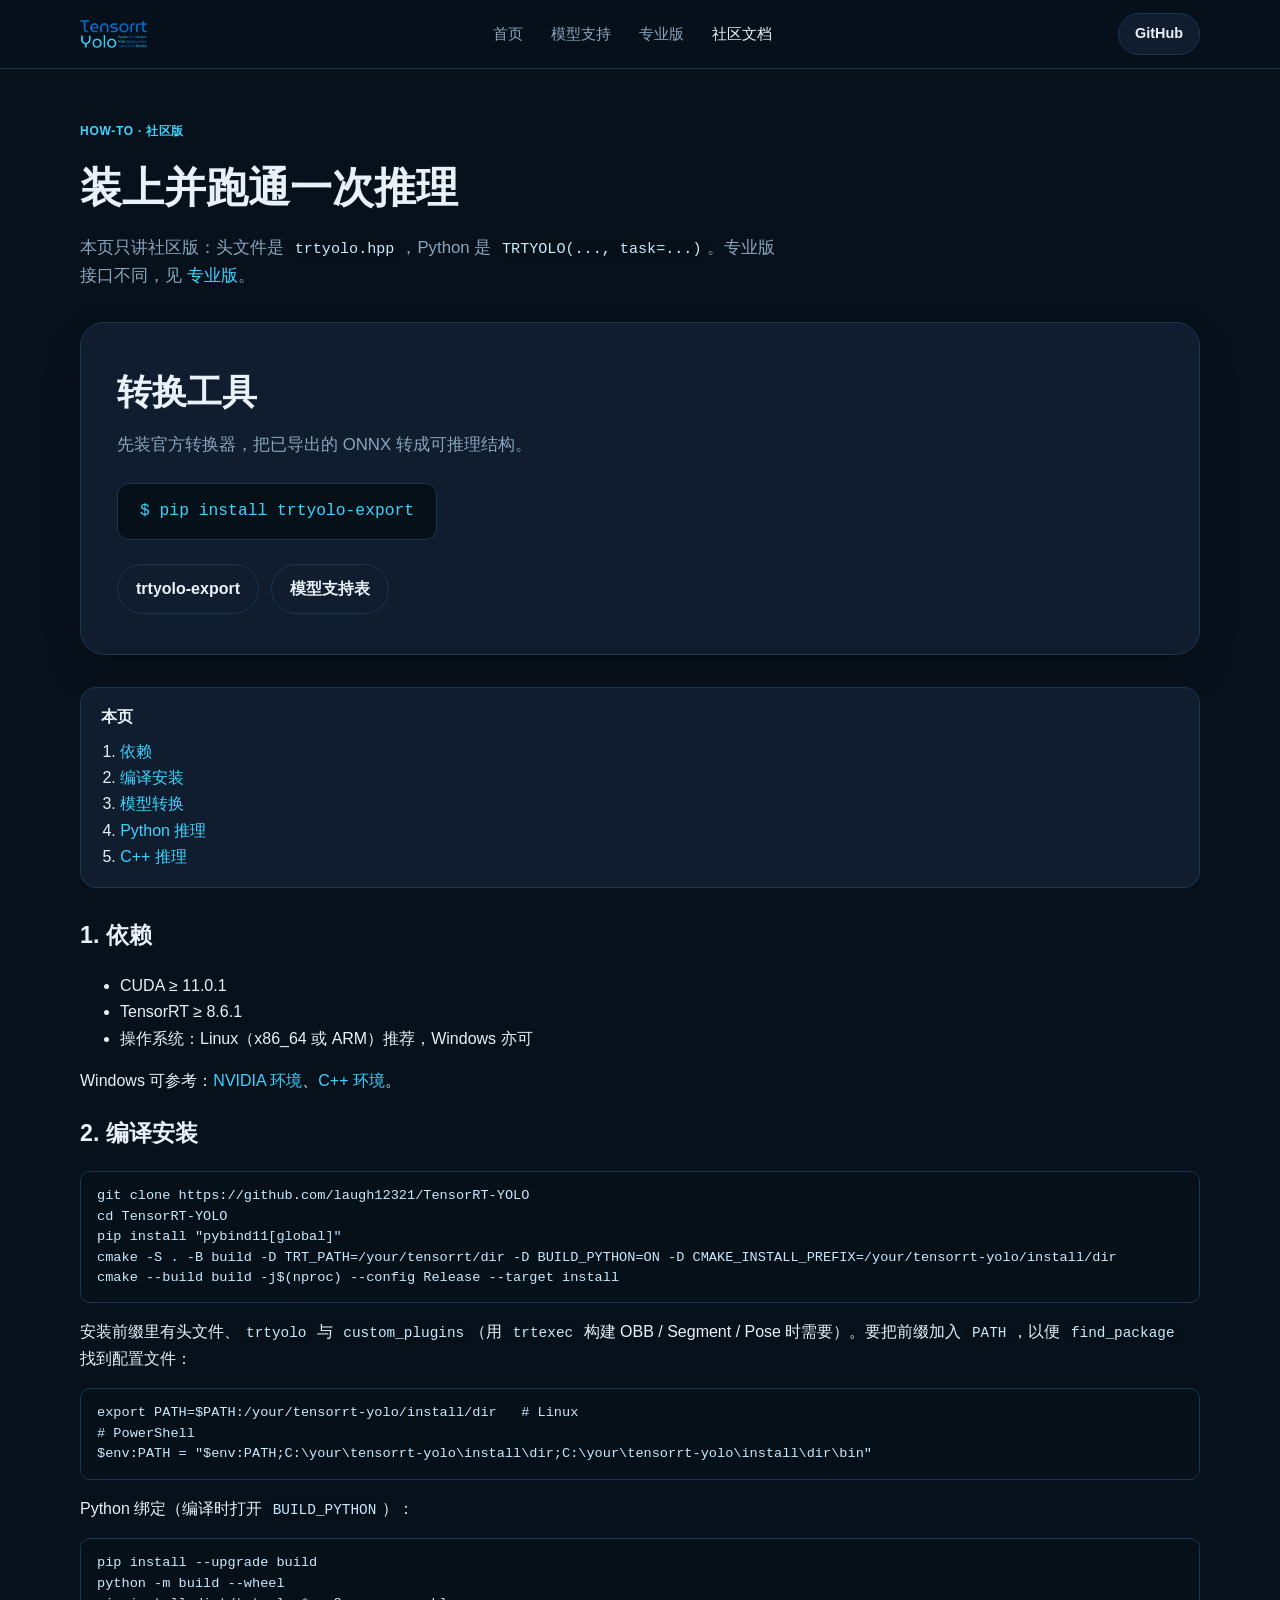
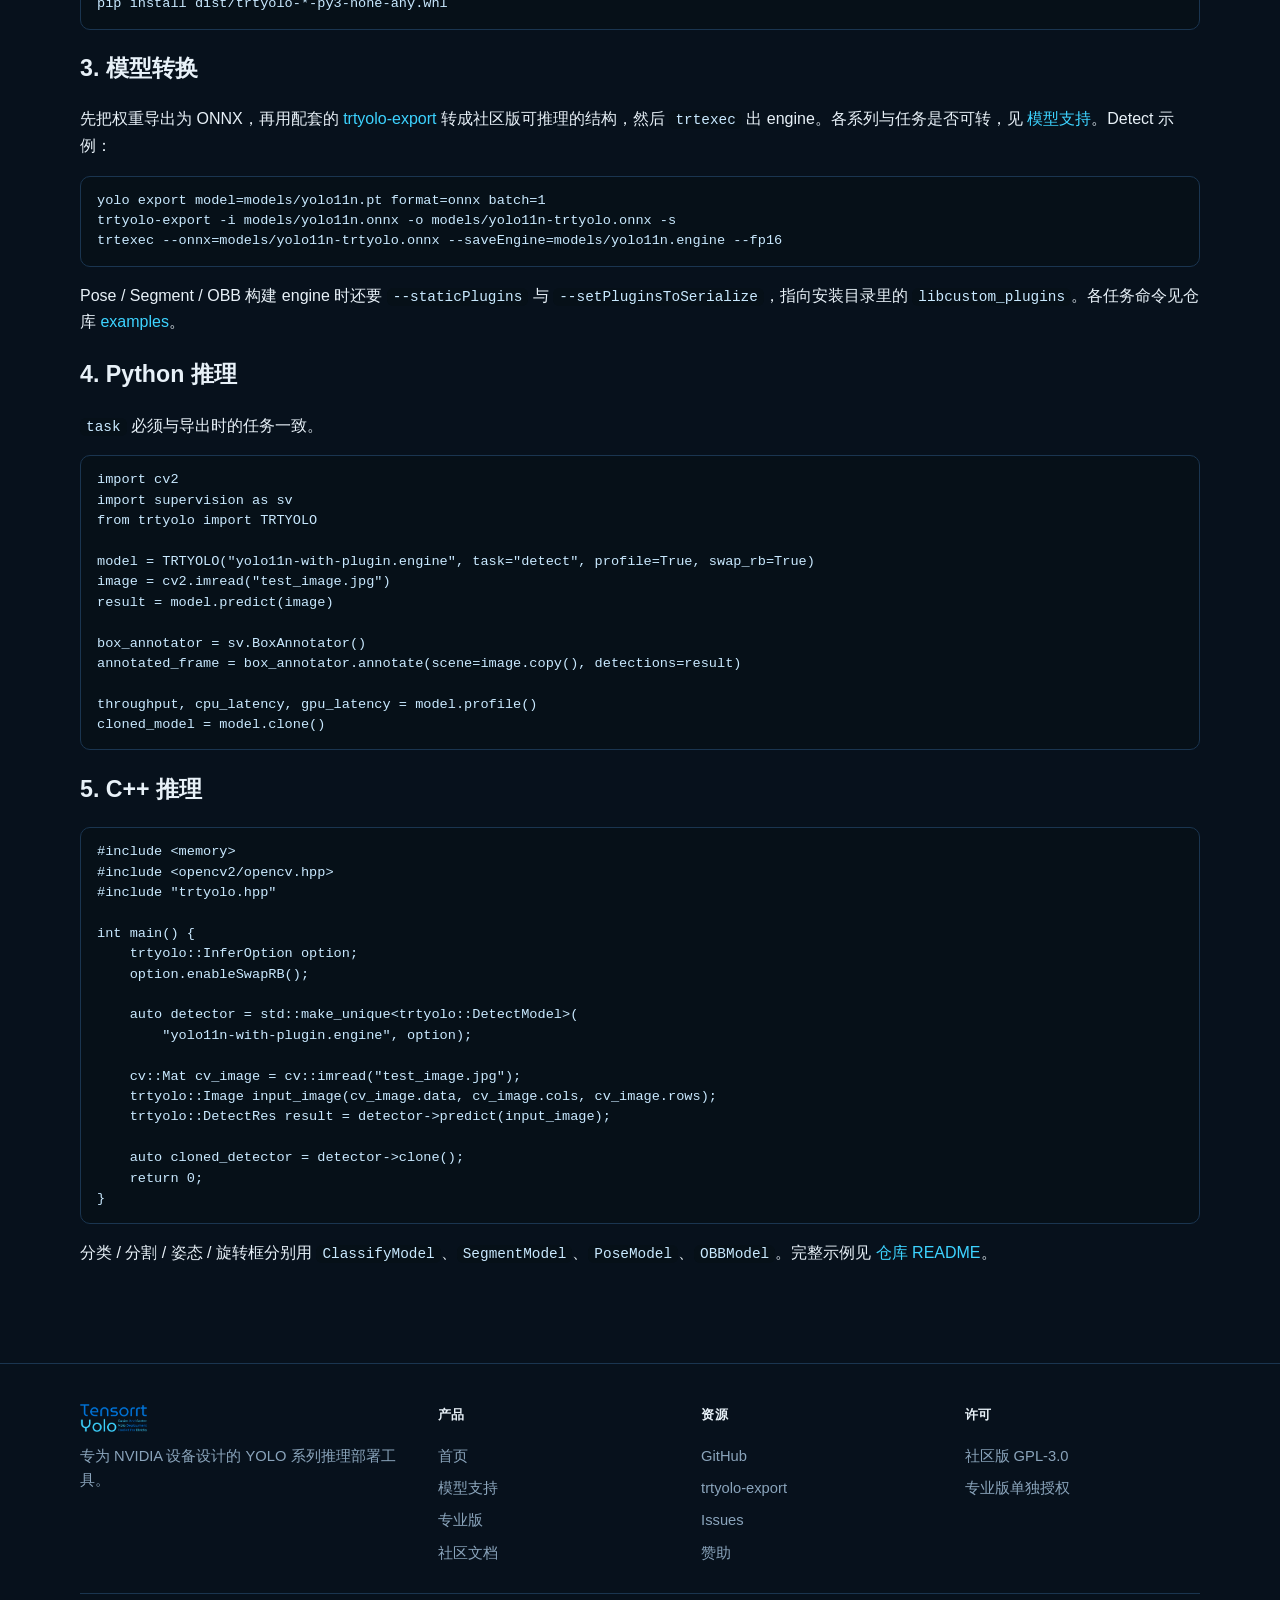
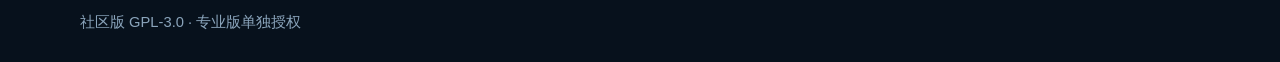
==== docs/index.html @ 3c6711e3 "docs: add GitHub Pages site Publish the static product site on gh-pages: homepage, community how-to," ====
<!DOCTYPE html>
<html lang="zh-CN">
<head>
  <meta charset="utf-8">
  <meta name="viewport" content="width=device-width, initial-scale=1">
  <title>社区文档 · TensorRT-YOLO</title>
  <meta name="description" content="TensorRT-YOLO 社区版：依赖、编译安装、模型转换，以及 Python / C++ 推理。">
  <link rel="stylesheet" href="../assets/site.css">
  <link rel="icon" type="image/png" href="../assets/png/logo-no-background.png">
</head>
<body>
  <header class="nav">
    <div class="wrap nav-inner">
      <a class="brand" href="../">
        <img src="../assets/png/logo-no-background.png" alt="TensorRT-YOLO">
      </a>
      <nav class="nav-links">
        <a href="../">首页</a>
        <a href="../models/">模型支持</a>
        <a href="../pro/">专业版</a>
        <a class="active" href="./">社区文档</a>
      </nav>
      <a class="btn btn-gh" href="https://github.com/laugh12321/TensorRT-YOLO">GitHub</a>
    </div>
  </header>

  <section class="page-hero">
    <div class="wrap">
      <p class="tag">How-to · 社区版</p>
      <h1>装上并跑通一次推理</h1>
      <p class="lede">本页只讲社区版：头文件是 <code>trtyolo.hpp</code>，Python 是 <code>TRTYOLO(..., task=...)</code>。专业版接口不同，见 <a href="../pro/">专业版</a>。</p>
    </div>
  </section>

  <main class="wrap page">
    <div class="install-panel left">
      <h2>转换工具</h2>
      <p class="lede">先装官方转换器，把已导出的 ONNX 转成可推理结构。</p>
      <div class="install-cmd">$ pip install trtyolo-export</div>
      <div class="actions">
        <a class="btn" href="https://github.com/laugh12321/trtyolo-export">trtyolo-export</a>
        <a class="btn" href="../models/">模型支持表</a>
      </div>
    </div>

    <nav class="toc">
      <strong>本页</strong>
      <ol>
        <li><a href="#deps">依赖</a></li>
        <li><a href="#build">编译安装</a></li>
        <li><a href="#export">模型转换</a></li>
        <li><a href="#python">Python 推理</a></li>
        <li><a href="#cpp">C++ 推理</a></li>
      </ol>
    </nav>

    <h2 id="deps">1. 依赖</h2>
    <ul>
      <li>CUDA ≥ 11.0.1</li>
      <li>TensorRT ≥ 8.6.1</li>
      <li>操作系统：Linux（x86_64 或 ARM）推荐，Windows 亦可</li>
    </ul>
    <p>Windows 可参考：<a href="https://www.cnblogs.com/laugh12321/p/17830096.html">NVIDIA 环境</a>、<a href="https://www.cnblogs.com/laugh12321/p/17827624.html">C++ 环境</a>。</p>

    <h2 id="build">2. 编译安装</h2>
    <pre><code>git clone https://github.com/laugh12321/TensorRT-YOLO
cd TensorRT-YOLO
pip install "pybind11[global]"
cmake -S . -B build -D TRT_PATH=/your/tensorrt/dir -D BUILD_PYTHON=ON -D CMAKE_INSTALL_PREFIX=/your/tensorrt-yolo/install/dir
cmake --build build -j$(nproc) --config Release --target install</code></pre>
    <p>安装前缀里有头文件、<code>trtyolo</code> 与 <code>custom_plugins</code>（用 <code>trtexec</code> 构建 OBB / Segment / Pose 时需要）。要把前缀加入 <code>PATH</code>，以便 <code>find_package</code> 找到配置文件：</p>
    <pre><code>export PATH=$PATH:/your/tensorrt-yolo/install/dir   # Linux
# PowerShell
$env:PATH = "$env:PATH;C:\your\tensorrt-yolo\install\dir;C:\your\tensorrt-yolo\install\dir\bin"</code></pre>
    <p>Python 绑定（编译时打开 <code>BUILD_PYTHON</code>）：</p>
    <pre><code>pip install --upgrade build
python -m build --wheel
pip install dist/trtyolo-*-py3-none-any.whl</code></pre>

    <h2 id="export">3. 模型转换</h2>
    <p>先把权重导出为 ONNX，再用配套的 <a href="https://github.com/laugh12321/trtyolo-export">trtyolo-export</a> 转成社区版可推理的结构，然后 <code>trtexec</code> 出 engine。各系列与任务是否可转，见 <a href="../models/">模型支持</a>。Detect 示例：</p>
    <pre><code>yolo export model=models/yolo11n.pt format=onnx batch=1
trtyolo-export -i models/yolo11n.onnx -o models/yolo11n-trtyolo.onnx -s
trtexec --onnx=models/yolo11n-trtyolo.onnx --saveEngine=models/yolo11n.engine --fp16</code></pre>
    <p>Pose / Segment / OBB 构建 engine 时还要 <code>--staticPlugins</code> 与 <code>--setPluginsToSerialize</code>，指向安装目录里的 <code>libcustom_plugins</code>。各任务命令见仓库 <a href="https://github.com/laugh12321/TensorRT-YOLO/tree/dev/examples">examples</a>。</p>

    <h2 id="python">4. Python 推理</h2>
    <p><code>task</code> 必须与导出时的任务一致。</p>
    <pre><code>import cv2
import supervision as sv
from trtyolo import TRTYOLO

model = TRTYOLO("yolo11n-with-plugin.engine", task="detect", profile=True, swap_rb=True)
image = cv2.imread("test_image.jpg")
result = model.predict(image)

box_annotator = sv.BoxAnnotator()
annotated_frame = box_annotator.annotate(scene=image.copy(), detections=result)

throughput, cpu_latency, gpu_latency = model.profile()
cloned_model = model.clone()</code></pre>

    <h2 id="cpp">5. C++ 推理</h2>
    <pre><code>#include &lt;memory&gt;
#include &lt;opencv2/opencv.hpp&gt;
#include "trtyolo.hpp"

int main() {
    trtyolo::InferOption option;
    option.enableSwapRB();

    auto detector = std::make_unique&lt;trtyolo::DetectModel&gt;(
        "yolo11n-with-plugin.engine", option);

    cv::Mat cv_image = cv::imread("test_image.jpg");
    trtyolo::Image input_image(cv_image.data, cv_image.cols, cv_image.rows);
    trtyolo::DetectRes result = detector-&gt;predict(input_image);

    auto cloned_detector = detector-&gt;clone();
    return 0;
}</code></pre>
    <p>分类 / 分割 / 姿态 / 旋转框分别用 <code>ClassifyModel</code>、<code>SegmentModel</code>、<code>PoseModel</code>、<code>OBBModel</code>。完整示例见 <a href="https://github.com/laugh12321/TensorRT-YOLO/tree/dev#readme">仓库 README</a>。</p>
  </main>

  <footer class="footer">
    <div class="wrap footer-grid">
      <div class="footer-brand">
        <img src="../assets/png/logo-no-background.png" alt="TensorRT-YOLO">
        <p>专为 NVIDIA 设备设计的 YOLO 系列推理部署工具。</p>
      </div>
      <div class="footer-col">
        <h3>产品</h3>
        <a href="../">首页</a>
        <a href="../models/">模型支持</a>
        <a href="../pro/">专业版</a>
        <a href="./">社区文档</a>
      </div>
      <div class="footer-col">
        <h3>资源</h3>
        <a href="https://github.com/laugh12321/TensorRT-YOLO">GitHub</a>
        <a href="https://github.com/laugh12321/trtyolo-export">trtyolo-export</a>
        <a href="https://github.com/laugh12321/TensorRT-YOLO/issues">Issues</a>
        <a href="https://afdian.com/a/laugh12321">赞助</a>
      </div>
      <div class="footer-col">
        <h3>许可</h3>
        <span>社区版 GPL-3.0</span>
        <span>专业版单独授权</span>
      </div>
    </div>
    <div class="wrap footer-bar">社区版 GPL-3.0 · 专业版单独授权</div>
  </footer>
</body>
</html>
---- assets/site.css ----
:root {
  --bg: #07111c;
  --bg-elev: #0b1826;
  --bg-card: #0f1d2e;
  --line: #1a3550;
  --text: #e8f1f8;
  --muted: #8aa4bb;
  --blue: #0074d9;
  --blue-deep: #0059a5;
  --cyan: #3dd3ff;
  --nvidia: #76B900;
  --nvidia-deep: #4d7a00;
  --radius: 16px;
  --max: 1120px;
  --font: "Segoe UI", "PingFang SC", "Hiragino Sans GB", "Microsoft YaHei", sans-serif;
  --mono: ui-monospace, "SF Mono", Consolas, "Liberation Mono", monospace;
}

* { box-sizing: border-box; }

html { scroll-behavior: smooth; }

body {
  margin: 0;
  font-family: var(--font);
  background:
    radial-gradient(980px 480px at 12% -8%, rgba(0, 116, 217, 0.2) 0%, transparent 55%),
    var(--bg);
  color: var(--text);
  line-height: 1.65;
  min-height: 100vh;
}

a { color: var(--cyan); text-decoration: none; }
a:hover { text-decoration: underline; }

.wrap { width: min(var(--max), calc(100% - 40px)); margin: 0 auto; }

.nav {
  position: sticky;
  top: 0;
  z-index: 20;
  backdrop-filter: blur(14px);
  background: rgba(7, 17, 28, 0.9);
  border-bottom: 1px solid var(--line);
}

.nav-inner {
  display: flex;
  align-items: center;
  justify-content: space-between;
  gap: 20px;
  min-height: 68px;
}

.brand {
  display: flex;
  align-items: center;
  flex-shrink: 0;
}

.brand img {
  display: block;
  height: 28px;
  width: auto;
}

.brand:hover { text-decoration: none; }

.nav-links {
  display: flex;
  flex-wrap: wrap;
  align-items: center;
  justify-content: center;
  gap: 8px 28px;
  flex: 1;
}

.nav-links a {
  color: var(--muted);
  font-size: 0.95rem;
}

.nav-links a:hover,
.nav-links a.active { color: var(--text); text-decoration: none; }

.btn {
  display: inline-flex;
  align-items: center;
  justify-content: center;
  padding: 11px 18px;
  border-radius: 999px;
  border: 1px solid var(--line);
  font-weight: 600;
  color: var(--text);
  background: var(--bg-card);
}

.btn:hover { text-decoration: none; border-color: var(--cyan); }

.btn-primary {
  background: var(--blue);
  border-color: var(--blue);
  color: #fff;
}

.btn-primary:hover {
  background: var(--blue-deep);
  border-color: var(--blue-deep);
}

.btn-pro {
  background: var(--nvidia);
  border-color: var(--nvidia);
  color: #07111c;
}

.btn-pro:hover {
  background: var(--nvidia-deep);
  border-color: var(--nvidia-deep);
  color: #fff;
}

.btn-gh {
  flex-shrink: 0;
  padding: 8px 16px;
  font-size: 0.9rem;
}

.kicker,
.tag {
  display: inline-block;
  font-size: 0.75rem;
  font-weight: 700;
  letter-spacing: 0.06em;
  text-transform: uppercase;
  color: var(--cyan);
  margin: 0 0 12px;
}

.tag-pro { color: var(--nvidia); }

.hero {
  padding: 72px 0 56px;
}

.hero-split {
  display: grid;
  grid-template-columns: minmax(0, 1fr) minmax(0, 1.05fr);
  gap: 48px;
  align-items: center;
}

.hero h1 {
  margin: 0 0 16px;
  font-size: clamp(2.2rem, 5vw, 3.4rem);
  line-height: 1.12;
  letter-spacing: -0.03em;
}

.hero h1 em {
  font-style: normal;
  color: var(--cyan);
}

.hero-sub {
  margin: 0 0 28px;
  color: var(--muted);
  font-size: 1.08rem;
  max-width: 36rem;
}

.actions {
  display: flex;
  flex-wrap: wrap;
  gap: 12px;
}

.hero-panel {
  background: var(--bg-card);
  border: 1px solid var(--line);
  border-radius: 20px;
  overflow: hidden;
  box-shadow: 0 18px 40px rgba(0, 0, 0, 0.28);
}

.hero-panel .code-head {
  display: flex;
  justify-content: space-between;
  align-items: center;
  padding: 10px 14px;
  border-bottom: 1px solid var(--line);
  color: var(--muted);
  font-size: 0.8rem;
  font-family: var(--mono);
}

.hero-panel pre {
  margin: 0;
  border: 0;
  border-radius: 0;
  background: #061018;
}

.hero-shot {
  display: block;
  width: 100%;
  height: auto;
  border-top: 1px solid var(--line);
}

.support-strip {
  padding: 28px 0;
  border-block: 1px solid var(--line);
  background: rgba(15, 29, 46, 0.45);
}

.support-strip .wrap {
  display: flex;
  align-items: center;
  justify-content: space-between;
  gap: 24px;
}

.support-strip p {
  margin: 8px 0 0;
  color: var(--muted);
  max-width: 40rem;
}

.band { padding: 72px 0; }

.section-title {
  margin: 0 0 12px;
  font-size: clamp(1.6rem, 3vw, 2.1rem);
  line-height: 1.25;
}

.section-lead {
  color: var(--muted);
  max-width: 40rem;
  margin: 0 0 36px;
}

.feature-grid {
  display: grid;
  grid-template-columns: repeat(3, minmax(0, 1fr));
  gap: 16px;
}

.feature-card {
  background: var(--bg-card);
  border: 1px solid var(--line);
  border-radius: var(--radius);
  padding: 22px 20px;
  box-shadow: 0 10px 24px rgba(0, 0, 0, 0.16);
}

.feature-card h3 {
  margin: 0 0 8px;
  font-size: 1.1rem;
}

.feature-card p {
  margin: 0;
  color: var(--muted);
  font-size: 0.96rem;
}

.feature-card a { font-weight: 600; }

.edition-grid {
  display: grid;
  grid-template-columns: repeat(2, minmax(0, 1fr));
  gap: 20px;
}

.edition-card {
  background: var(--bg-card);
  border: 1px solid var(--line);
  border-radius: 20px;
  padding: 28px 26px;
  display: flex;
  flex-direction: column;
  box-shadow: 0 12px 32px rgba(0, 0, 0, 0.18);
}

.edition-card.pro {
  border-color: rgba(118, 185, 0, 0.45);
}

.edition-card h3 { margin: 0 0 8px; font-size: 1.5rem; }

.edition-card .lead {
  font-weight: 700;
  margin: 0 0 10px;
}

.edition-card > p { color: var(--muted); }

.edition-card ul {
  margin: 8px 0 20px;
  padding-left: 1.1rem;
  color: var(--muted);
  flex: 1;
}

.edition-card .btn { width: 100%; }

.install {
  padding: 72px 0;
}

.install-panel {
  background: var(--bg-card);
  border: 1px solid var(--line);
  border-radius: 24px;
  padding: 40px 36px;
  text-align: center;
  box-shadow: 0 16px 36px rgba(0, 0, 0, 0.2);
}

.install-panel h2 {
  margin: 0 0 10px;
  font-size: clamp(1.6rem, 3vw, 2.2rem);
}

.install-panel .lede {
  margin: 0 auto 24px;
  color: var(--muted);
  max-width: 36rem;
}

.install-cmd {
  display: inline-block;
  margin: 0 0 24px;
  padding: 14px 22px;
  background: #061018;
  border: 1px solid var(--line);
  border-radius: 12px;
  font-family: var(--mono);
  font-size: 1.02rem;
  color: var(--cyan);
}

.install-panel .actions { justify-content: center; }

.install-panel.left { text-align: left; margin-bottom: 32px; }

.install-panel.left .lede { margin-left: 0; }

.install-panel.left .actions { justify-content: flex-start; }

.page-hero {
  padding: 48px 0 8px;
}

.page-hero h1 {
  margin: 0 0 12px;
  font-size: clamp(1.9rem, 4vw, 2.6rem);
}

.page-hero .lede {
  color: var(--muted);
  max-width: 44rem;
  margin: 0;
}

.page { padding: 24px 0 80px; }

.lede { color: var(--muted); font-size: 1.05rem; }

.stats {
  display: grid;
  grid-template-columns: repeat(2, minmax(0, 1fr));
  gap: 16px;
  margin: 28px 0 16px;
}

.stat {
  background: var(--bg-card);
  border: 1px solid var(--line);
  border-radius: var(--radius);
  padding: 28px 24px;
  box-shadow: 0 12px 32px rgba(0, 0, 0, 0.18);
}

.stat .num {
  font-size: clamp(2.2rem, 5vw, 3.2rem);
  font-weight: 800;
  color: var(--nvidia);
  line-height: 1.1;
}

.stat .label { color: var(--muted); margin-top: 10px; }

.banner {
  display: block;
  width: 100%;
  margin: 8px 0 28px;
  border-radius: 12px;
  border: 1px solid var(--line);
  background: var(--bg-card);
}

.legend {
  display: flex;
  flex-wrap: wrap;
  gap: 10px 20px;
  color: var(--muted);
  font-size: 0.92rem;
  margin: 0 0 16px;
}

.legend span { display: inline-flex; align-items: center; gap: 6px; }

.table-wrap {
  overflow-x: auto;
  margin: 0 0 20px;
  border: 1px solid var(--line);
  border-radius: var(--radius);
  background: var(--bg-card);
}

.support-table { margin: 0; border: 0; }

.support-table th:nth-child(n + 3),
.support-table td:nth-child(n + 3) { text-align: center; }

.mark { font-style: normal; font-weight: 700; }
.mark-ok { color: var(--nvidia); }
.mark-up { color: var(--cyan); }
.mark-na { color: var(--muted); }

table {
  width: 100%;
  border-collapse: collapse;
  font-size: 0.95rem;
  background: var(--bg-card);
  border: 1px solid var(--line);
  border-radius: var(--radius);
  overflow: hidden;
}

th, td {
  text-align: left;
  padding: 12px 14px;
  border-bottom: 1px solid var(--line);
  vertical-align: top;
}

th { background: var(--bg-elev); color: var(--muted); font-weight: 600; }

tr:last-child td { border-bottom: 0; }

.note {
  color: var(--muted);
  font-size: 0.92rem;
  border-left: 3px solid var(--cyan);
  padding: 8px 0 8px 14px;
  margin: 16px 0 28px;
}

pre, code { font-family: var(--mono); }

pre {
  background: #061018;
  border: 1px solid var(--line);
  border-radius: 10px;
  padding: 14px 16px;
  overflow-x: auto;
  font-size: 0.85rem;
  line-height: 1.5;
}

code { color: #c9e9ff; }

p code, li code {
  background: #061018;
  padding: 1px 6px;
  border-radius: 6px;
  font-size: 0.9em;
}

.toc {
  background: var(--bg-card);
  border: 1px solid var(--line);
  border-radius: var(--radius);
  padding: 16px 20px;
  margin: 0 0 28px;
}

.toc ol { margin: 8px 0 0; padding-left: 1.2rem; }

h2 { font-size: 1.45rem; }

.footer {
  border-top: 1px solid var(--line);
  padding: 40px 0 28px;
  color: var(--muted);
  font-size: 0.92rem;
}

.footer-grid {
  display: grid;
  grid-template-columns: 1.4fr repeat(3, minmax(0, 1fr));
  gap: 28px;
  margin-bottom: 28px;
}

.footer-brand img {
  display: block;
  height: 28px;
  width: auto;
  margin-bottom: 12px;
}

.footer-brand p { margin: 0; max-width: 22rem; }

.footer h3 {
  margin: 0 0 10px;
  color: var(--text);
  font-size: 0.82rem;
  letter-spacing: 0.06em;
  text-transform: uppercase;
}

.footer-col {
  display: flex;
  flex-direction: column;
  gap: 8px;
}

.footer-col a { color: var(--muted); }

.footer-bar {
  padding-top: 16px;
  border-top: 1px solid var(--line);
}

@media (max-width: 900px) {
  .hero-split,
  .feature-grid,
  .edition-grid,
  .stats,
  .support-strip .wrap,
  .footer-grid { grid-template-columns: 1fr; }

  .feature-grid { grid-template-columns: 1fr 1fr; }
  .hero { padding: 40px 0 32px; }
  .band, .install { padding: 48px 0; }
  .btn-gh { display: none; }
}

@media (max-width: 760px) {
  .nav-inner { flex-wrap: wrap; min-height: 0; padding: 12px 0; }
  .nav-links { justify-content: flex-start; flex-basis: 100%; }
  .feature-grid { grid-template-columns: 1fr; }
}
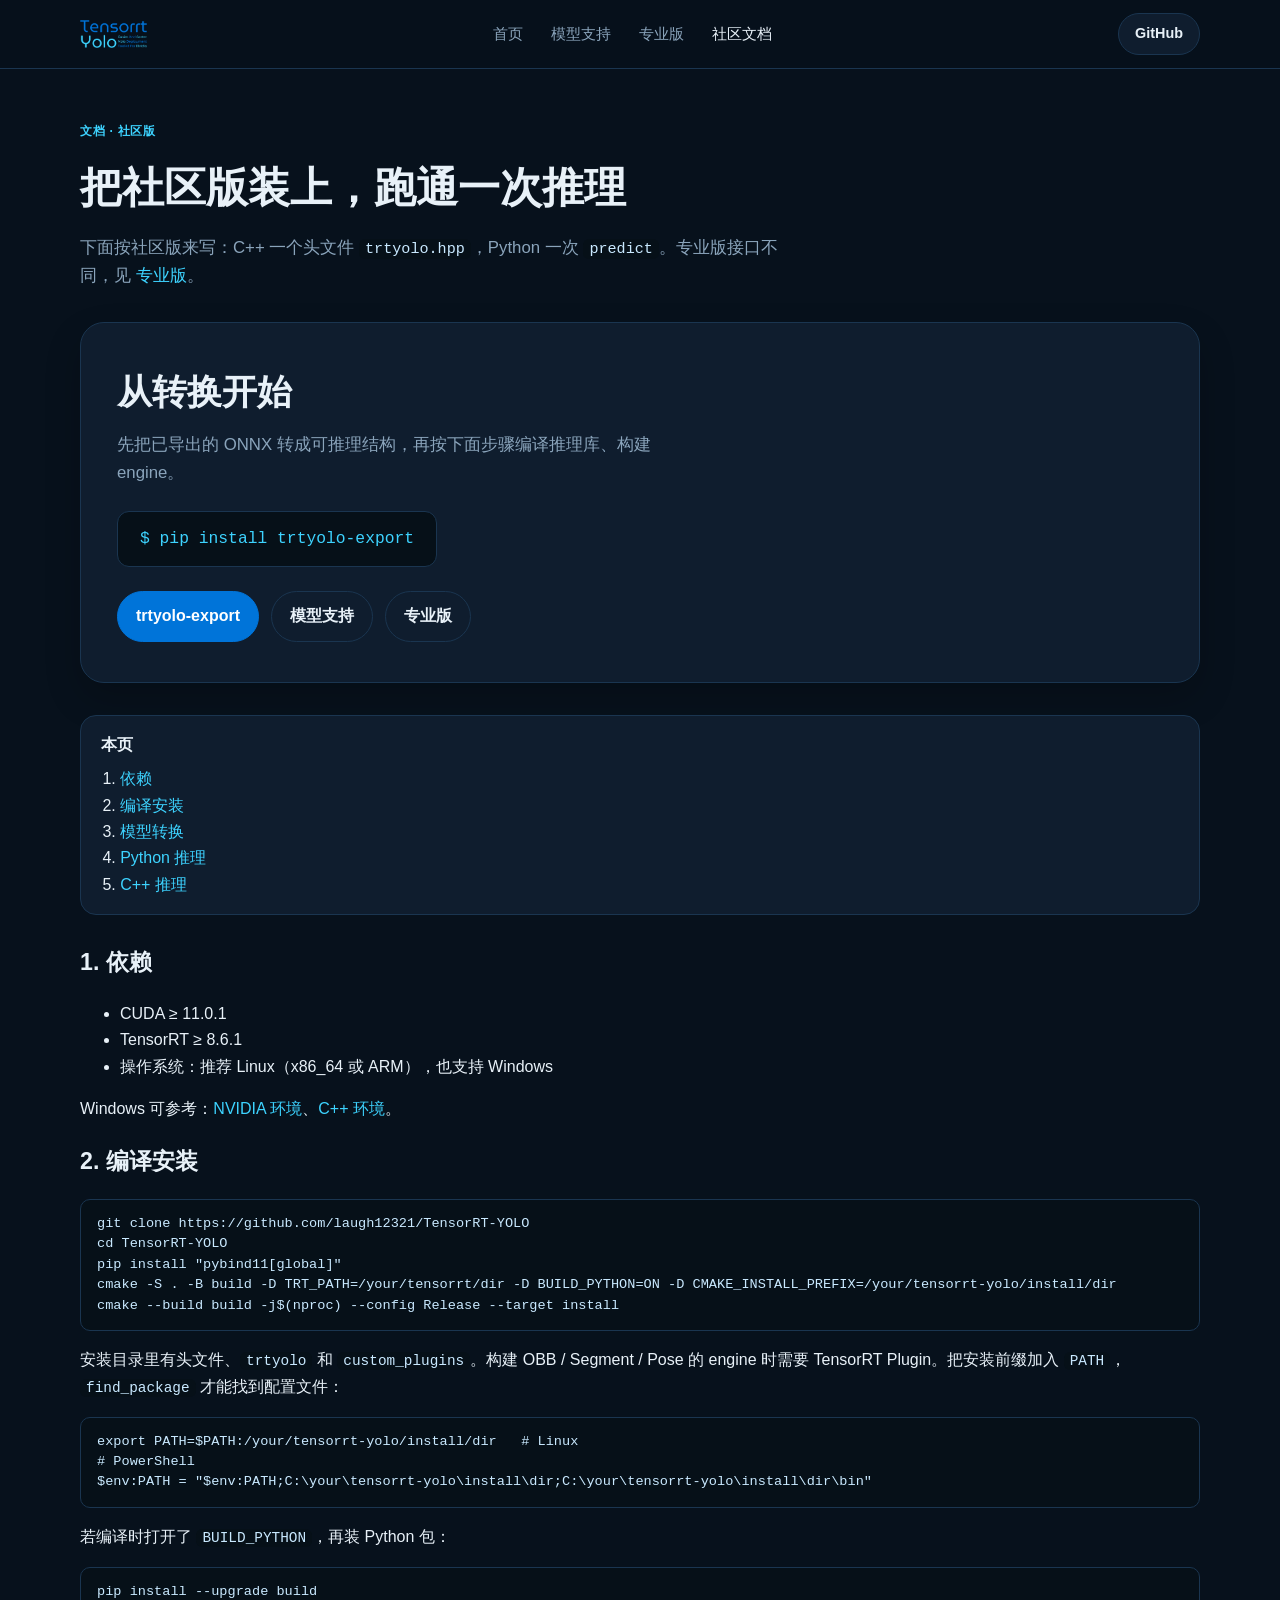
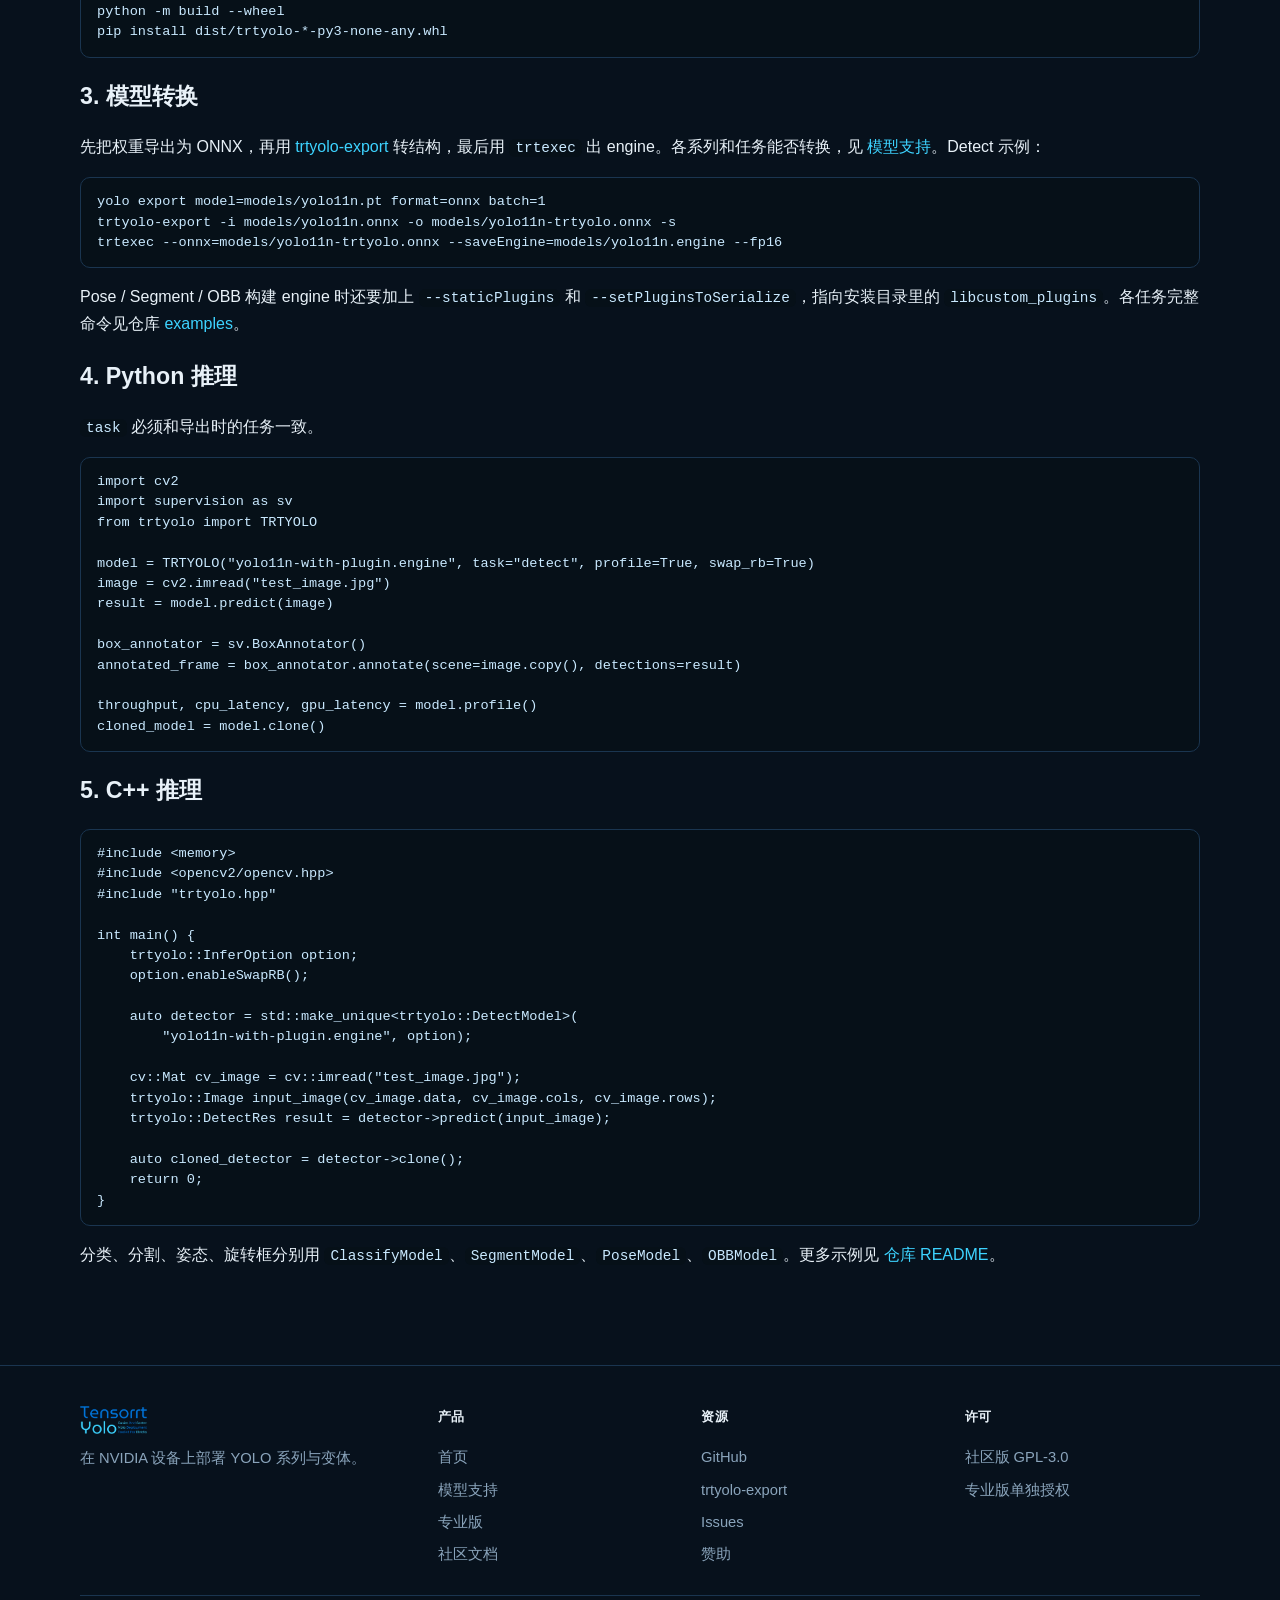
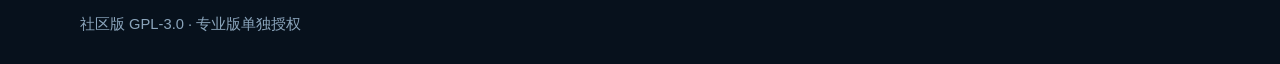
==== commit ab53b250: "docs: polish site copy for clearer product positioning" ====
--- a/docs/index.html
+++ b/docs/index.html
@@ -4,7 +4,7 @@
   <meta charset="utf-8">
   <meta name="viewport" content="width=device-width, initial-scale=1">
   <title>社区文档 · TensorRT-YOLO</title>
-  <meta name="description" content="TensorRT-YOLO 社区版：依赖、编译安装、模型转换，以及 Python / C++ 推理。">
+  <meta name="description" content="TensorRT-YOLO 社区版安装与推理：依赖、编译、模型转换，以及 Python / C++ 示例。">
   <link rel="stylesheet" href="../assets/site.css">
   <link rel="icon" type="image/png" href="../assets/png/logo-no-background.png">
 </head>
@@ -26,20 +26,21 @@
 
   <section class="page-hero">
     <div class="wrap">
-      <p class="tag">How-to · 社区版</p>
-      <h1>装上并跑通一次推理</h1>
-      <p class="lede">本页只讲社区版：头文件是 <code>trtyolo.hpp</code>，Python 是 <code>TRTYOLO(..., task=...)</code>。专业版接口不同，见 <a href="../pro/">专业版</a>。</p>
+      <p class="tag">文档 · 社区版</p>
+      <h1>把社区版装上，跑通一次推理</h1>
+      <p class="lede">下面按社区版来写：C++ 一个头文件 <code>trtyolo.hpp</code>，Python 一次 <code>predict</code>。专业版接口不同，见 <a href="../pro/">专业版</a>。</p>
     </div>
   </section>
 
   <main class="wrap page">
     <div class="install-panel left">
-      <h2>转换工具</h2>
-      <p class="lede">先装官方转换器，把已导出的 ONNX 转成可推理结构。</p>
+      <h2>从转换开始</h2>
+      <p class="lede">先把已导出的 ONNX 转成可推理结构，再按下面步骤编译推理库、构建 engine。</p>
       <div class="install-cmd">$ pip install trtyolo-export</div>
       <div class="actions">
-        <a class="btn" href="https://github.com/laugh12321/trtyolo-export">trtyolo-export</a>
-        <a class="btn" href="../models/">模型支持表</a>
+        <a class="btn btn-primary" href="https://github.com/laugh12321/trtyolo-export">trtyolo-export</a>
+        <a class="btn" href="../models/">模型支持</a>
+        <a class="btn" href="../pro/">专业版</a>
       </div>
     </div>
 
@@ -58,7 +59,7 @@
     <ul>
       <li>CUDA ≥ 11.0.1</li>
       <li>TensorRT ≥ 8.6.1</li>
-      <li>操作系统：Linux（x86_64 或 ARM）推荐，Windows 亦可</li>
+      <li>操作系统：推荐 Linux（x86_64 或 ARM），也支持 Windows</li>
     </ul>
     <p>Windows 可参考：<a href="https://www.cnblogs.com/laugh12321/p/17830096.html">NVIDIA 环境</a>、<a href="https://www.cnblogs.com/laugh12321/p/17827624.html">C++ 环境</a>。</p>
 
@@ -68,24 +69,24 @@
 pip install "pybind11[global]"
 cmake -S . -B build -D TRT_PATH=/your/tensorrt/dir -D BUILD_PYTHON=ON -D CMAKE_INSTALL_PREFIX=/your/tensorrt-yolo/install/dir
 cmake --build build -j$(nproc) --config Release --target install</code></pre>
-    <p>安装前缀里有头文件、<code>trtyolo</code> 与 <code>custom_plugins</code>（用 <code>trtexec</code> 构建 OBB / Segment / Pose 时需要）。要把前缀加入 <code>PATH</code>，以便 <code>find_package</code> 找到配置文件：</p>
+    <p>安装目录里有头文件、<code>trtyolo</code> 和 <code>custom_plugins</code>。构建 OBB / Segment / Pose 的 engine 时需要 TensorRT Plugin。把安装前缀加入 <code>PATH</code>，<code>find_package</code> 才能找到配置文件：</p>
     <pre><code>export PATH=$PATH:/your/tensorrt-yolo/install/dir   # Linux
 # PowerShell
 $env:PATH = "$env:PATH;C:\your\tensorrt-yolo\install\dir;C:\your\tensorrt-yolo\install\dir\bin"</code></pre>
-    <p>Python 绑定（编译时打开 <code>BUILD_PYTHON</code>）：</p>
+    <p>若编译时打开了 <code>BUILD_PYTHON</code>，再装 Python 包：</p>
     <pre><code>pip install --upgrade build
 python -m build --wheel
 pip install dist/trtyolo-*-py3-none-any.whl</code></pre>
 
     <h2 id="export">3. 模型转换</h2>
-    <p>先把权重导出为 ONNX，再用配套的 <a href="https://github.com/laugh12321/trtyolo-export">trtyolo-export</a> 转成社区版可推理的结构，然后 <code>trtexec</code> 出 engine。各系列与任务是否可转，见 <a href="../models/">模型支持</a>。Detect 示例：</p>
+    <p>先把权重导出为 ONNX，再用 <a href="https://github.com/laugh12321/trtyolo-export">trtyolo-export</a> 转结构，最后用 <code>trtexec</code> 出 engine。各系列和任务能否转换，见 <a href="../models/">模型支持</a>。Detect 示例：</p>
     <pre><code>yolo export model=models/yolo11n.pt format=onnx batch=1
 trtyolo-export -i models/yolo11n.onnx -o models/yolo11n-trtyolo.onnx -s
 trtexec --onnx=models/yolo11n-trtyolo.onnx --saveEngine=models/yolo11n.engine --fp16</code></pre>
-    <p>Pose / Segment / OBB 构建 engine 时还要 <code>--staticPlugins</code> 与 <code>--setPluginsToSerialize</code>，指向安装目录里的 <code>libcustom_plugins</code>。各任务命令见仓库 <a href="https://github.com/laugh12321/TensorRT-YOLO/tree/dev/examples">examples</a>。</p>
+    <p>Pose / Segment / OBB 构建 engine 时还要加上 <code>--staticPlugins</code> 和 <code>--setPluginsToSerialize</code>，指向安装目录里的 <code>libcustom_plugins</code>。各任务完整命令见仓库 <a href="https://github.com/laugh12321/TensorRT-YOLO/tree/dev/examples">examples</a>。</p>
 
     <h2 id="python">4. Python 推理</h2>
-    <p><code>task</code> 必须与导出时的任务一致。</p>
+    <p><code>task</code> 必须和导出时的任务一致。</p>
     <pre><code>import cv2
 import supervision as sv
 from trtyolo import TRTYOLO
@@ -119,14 +120,14 @@
     auto cloned_detector = detector-&gt;clone();
     return 0;
 }</code></pre>
-    <p>分类 / 分割 / 姿态 / 旋转框分别用 <code>ClassifyModel</code>、<code>SegmentModel</code>、<code>PoseModel</code>、<code>OBBModel</code>。完整示例见 <a href="https://github.com/laugh12321/TensorRT-YOLO/tree/dev#readme">仓库 README</a>。</p>
+    <p>分类、分割、姿态、旋转框分别用 <code>ClassifyModel</code>、<code>SegmentModel</code>、<code>PoseModel</code>、<code>OBBModel</code>。更多示例见 <a href="https://github.com/laugh12321/TensorRT-YOLO/tree/dev#readme">仓库 README</a>。</p>
   </main>
 
   <footer class="footer">
     <div class="wrap footer-grid">
       <div class="footer-brand">
         <img src="../assets/png/logo-no-background.png" alt="TensorRT-YOLO">
-        <p>专为 NVIDIA 设备设计的 YOLO 系列推理部署工具。</p>
+        <p>在 NVIDIA 设备上部署 YOLO 系列与变体。</p>
       </div>
       <div class="footer-col">
         <h3>产品</h3>
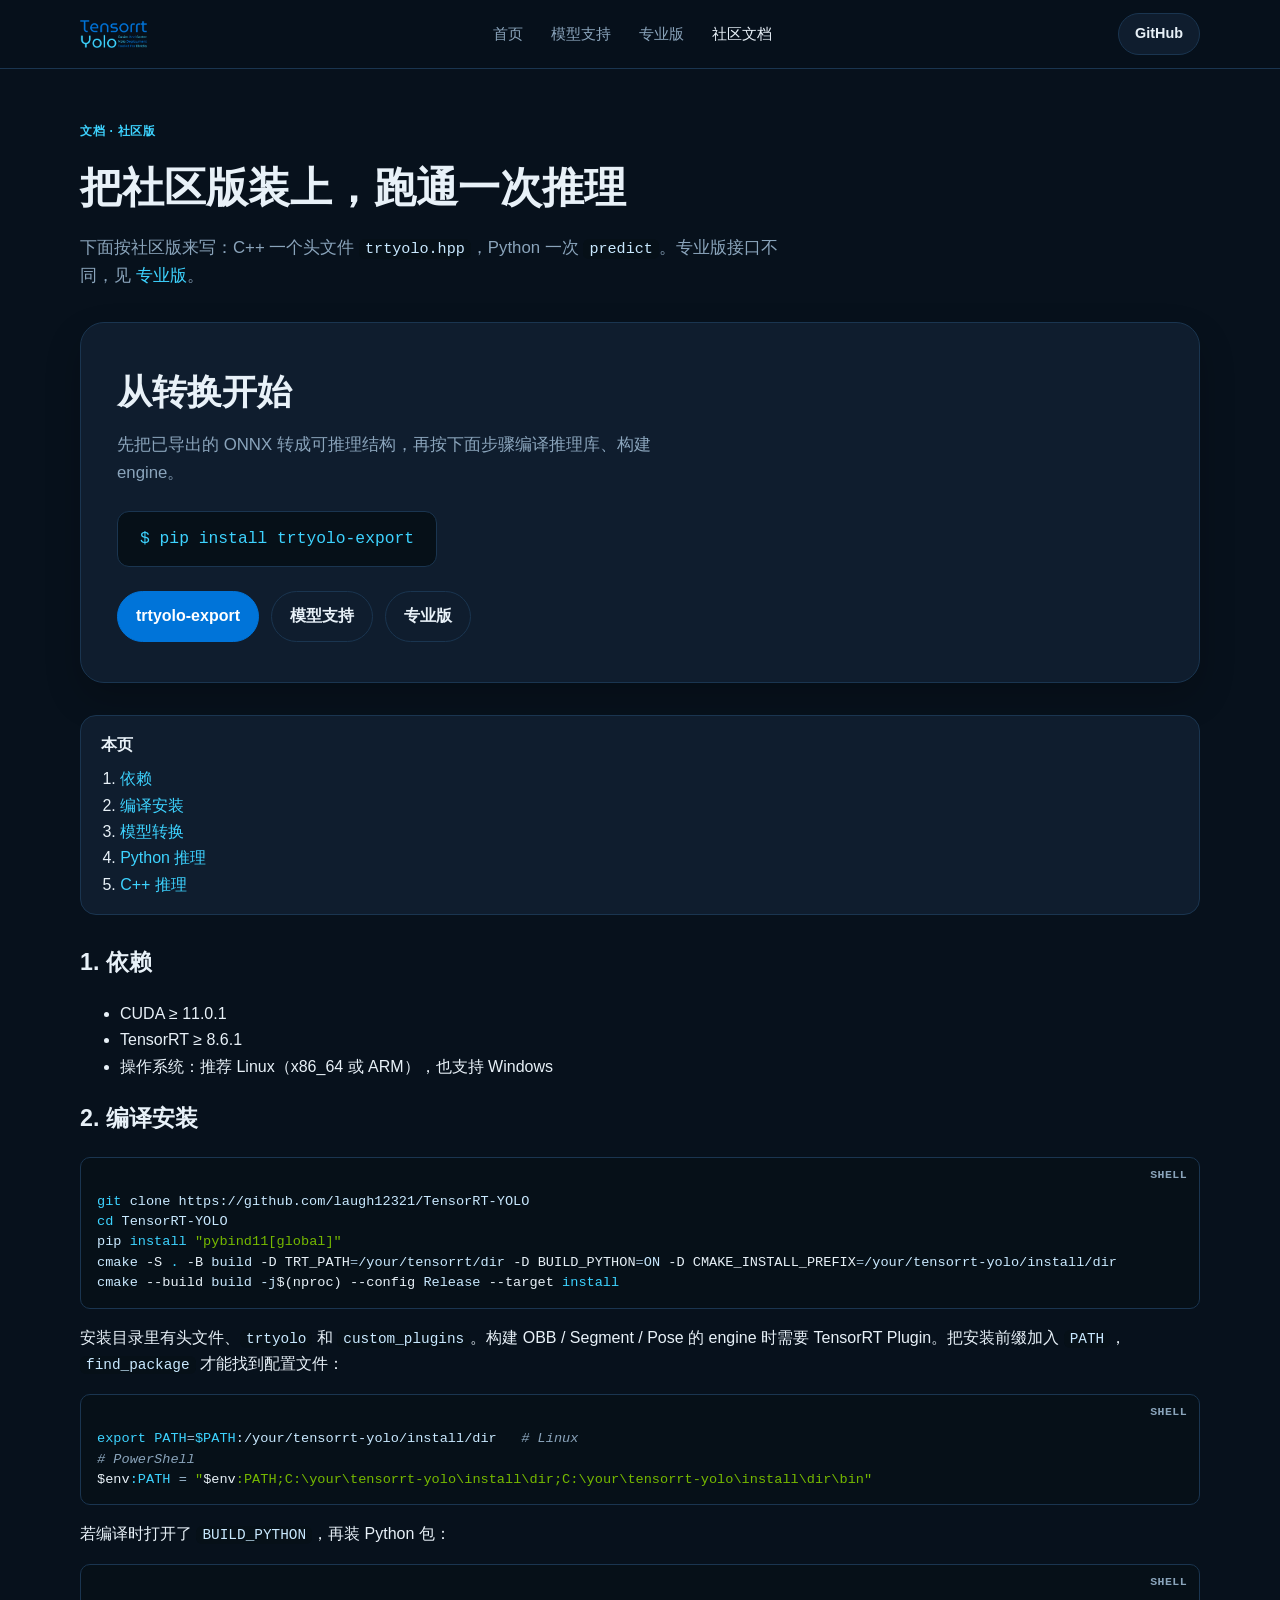
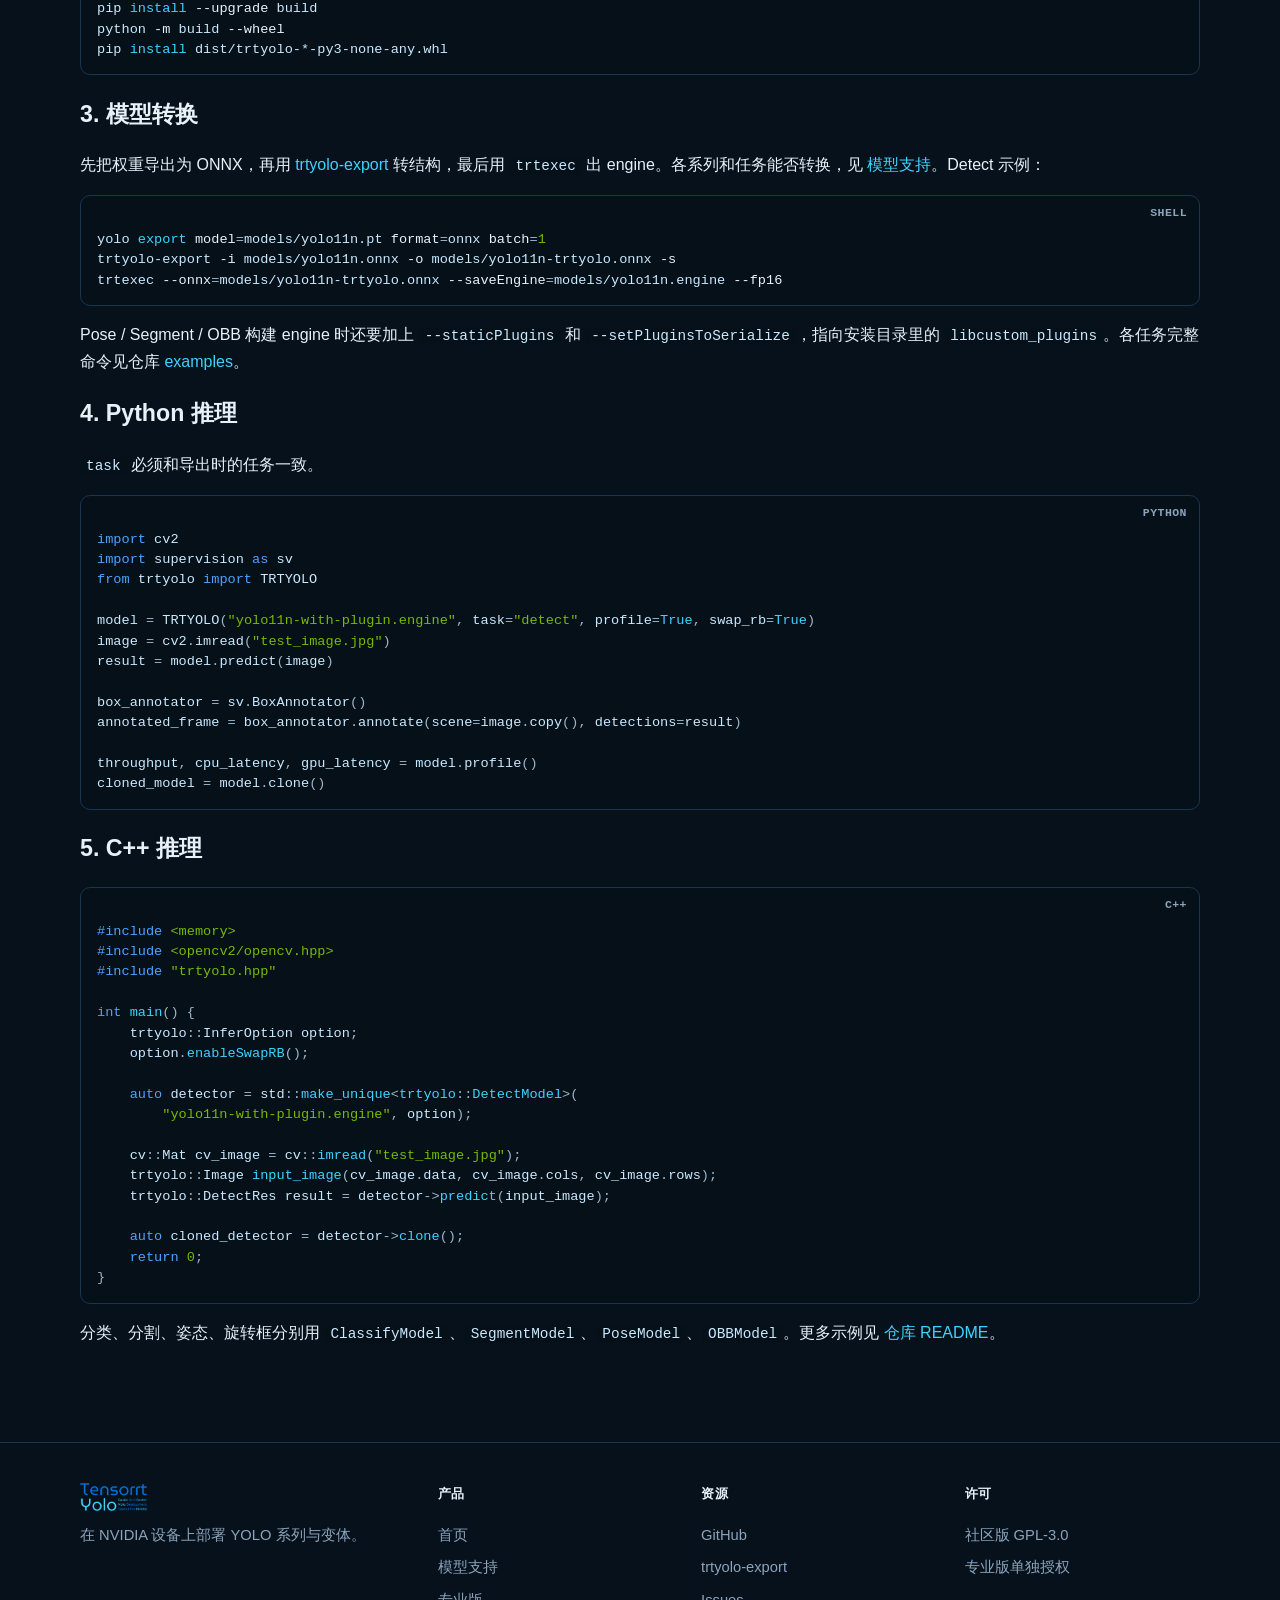
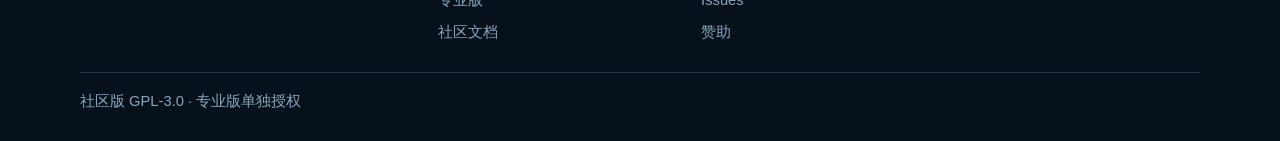
==== commit 76d24440: "docs: add Prism highlighting to community docs code blocks" ====
--- a/docs/index.html
+++ b/docs/index.html
@@ -61,33 +61,32 @@
       <li>TensorRT ≥ 8.6.1</li>
       <li>操作系统：推荐 Linux（x86_64 或 ARM），也支持 Windows</li>
     </ul>
-    <p>Windows 可参考：<a href="https://www.cnblogs.com/laugh12321/p/17830096.html">NVIDIA 环境</a>、<a href="https://www.cnblogs.com/laugh12321/p/17827624.html">C++ 环境</a>。</p>
 
     <h2 id="build">2. 编译安装</h2>
-    <pre><code>git clone https://github.com/laugh12321/TensorRT-YOLO
+    <pre data-lang="Shell"><code class="language-bash">git clone https://github.com/laugh12321/TensorRT-YOLO
 cd TensorRT-YOLO
 pip install "pybind11[global]"
 cmake -S . -B build -D TRT_PATH=/your/tensorrt/dir -D BUILD_PYTHON=ON -D CMAKE_INSTALL_PREFIX=/your/tensorrt-yolo/install/dir
 cmake --build build -j$(nproc) --config Release --target install</code></pre>
     <p>安装目录里有头文件、<code>trtyolo</code> 和 <code>custom_plugins</code>。构建 OBB / Segment / Pose 的 engine 时需要 TensorRT Plugin。把安装前缀加入 <code>PATH</code>，<code>find_package</code> 才能找到配置文件：</p>
-    <pre><code>export PATH=$PATH:/your/tensorrt-yolo/install/dir   # Linux
+    <pre data-lang="Shell"><code class="language-bash">export PATH=$PATH:/your/tensorrt-yolo/install/dir   # Linux
 # PowerShell
 $env:PATH = "$env:PATH;C:\your\tensorrt-yolo\install\dir;C:\your\tensorrt-yolo\install\dir\bin"</code></pre>
     <p>若编译时打开了 <code>BUILD_PYTHON</code>，再装 Python 包：</p>
-    <pre><code>pip install --upgrade build
+    <pre data-lang="Shell"><code class="language-bash">pip install --upgrade build
 python -m build --wheel
 pip install dist/trtyolo-*-py3-none-any.whl</code></pre>
 
     <h2 id="export">3. 模型转换</h2>
     <p>先把权重导出为 ONNX，再用 <a href="https://github.com/laugh12321/trtyolo-export">trtyolo-export</a> 转结构，最后用 <code>trtexec</code> 出 engine。各系列和任务能否转换，见 <a href="../models/">模型支持</a>。Detect 示例：</p>
-    <pre><code>yolo export model=models/yolo11n.pt format=onnx batch=1
+    <pre data-lang="Shell"><code class="language-bash">yolo export model=models/yolo11n.pt format=onnx batch=1
 trtyolo-export -i models/yolo11n.onnx -o models/yolo11n-trtyolo.onnx -s
 trtexec --onnx=models/yolo11n-trtyolo.onnx --saveEngine=models/yolo11n.engine --fp16</code></pre>
     <p>Pose / Segment / OBB 构建 engine 时还要加上 <code>--staticPlugins</code> 和 <code>--setPluginsToSerialize</code>，指向安装目录里的 <code>libcustom_plugins</code>。各任务完整命令见仓库 <a href="https://github.com/laugh12321/TensorRT-YOLO/tree/dev/examples">examples</a>。</p>
 
     <h2 id="python">4. Python 推理</h2>
     <p><code>task</code> 必须和导出时的任务一致。</p>
-    <pre><code>import cv2
+    <pre data-lang="Python"><code class="language-python">import cv2
 import supervision as sv
 from trtyolo import TRTYOLO
 
@@ -102,7 +101,7 @@
 cloned_model = model.clone()</code></pre>
 
     <h2 id="cpp">5. C++ 推理</h2>
-    <pre><code>#include &lt;memory&gt;
+    <pre data-lang="C++"><code class="language-cpp">#include &lt;memory&gt;
 #include &lt;opencv2/opencv.hpp&gt;
 #include "trtyolo.hpp"
 
@@ -151,5 +150,6 @@
     </div>
     <div class="wrap footer-bar">社区版 GPL-3.0 · 专业版单独授权</div>
   </footer>
+  <script src="../assets/prism.js"></script>
 </body>
 </html>
--- a/assets/site.css
+++ b/assets/site.css
@@ -7,6 +7,7 @@
   --muted: #8aa4bb;
   --blue: #0074d9;
   --blue-deep: #0059a5;
+  --blue-bright: #4da3ff;
   --cyan: #3dd3ff;
   --nvidia: #76B900;
   --nvidia-deep: #4d7a00;
@@ -473,6 +474,23 @@
   line-height: 1.5;
 }
 
+pre[data-lang] {
+  position: relative;
+  padding-top: 34px;
+}
+
+pre[data-lang]::before {
+  content: attr(data-lang);
+  position: absolute;
+  top: 8px;
+  right: 12px;
+  color: var(--muted);
+  font-size: 0.72rem;
+  font-weight: 600;
+  letter-spacing: 0.04em;
+  text-transform: uppercase;
+}
+
 code { color: #c9e9ff; }
 
 p code, li code {
@@ -480,6 +498,64 @@
   padding: 1px 6px;
   border-radius: 6px;
   font-size: 0.9em;
+}
+
+.token.comment,
+.token.prolog {
+  color: var(--muted);
+  font-style: italic;
+}
+
+.token.punctuation,
+.token.operator {
+  color: #9bb6cc;
+}
+
+.token.keyword,
+.token.atrule,
+.token.important,
+.token.directive-hash,
+.token.directive.keyword {
+  color: var(--blue-bright);
+}
+
+.token.function,
+.token.builtin,
+.token.property,
+.token.attr-name,
+.token.selector {
+  color: var(--cyan);
+}
+
+.token.class-name,
+.token.boolean,
+.token.constant,
+.token.symbol,
+.token.environment,
+.token.macro {
+  color: var(--cyan);
+}
+
+.token.string,
+.token.char,
+.token.attr-value,
+.token.number,
+.token.regex {
+  color: var(--nvidia);
+}
+
+.token.variable,
+.token.parameter {
+  color: var(--text);
+}
+
+.token.tag,
+.token.deleted {
+  color: var(--blue-bright);
+}
+
+.token.inserted {
+  color: var(--nvidia);
 }
 
 .toc {
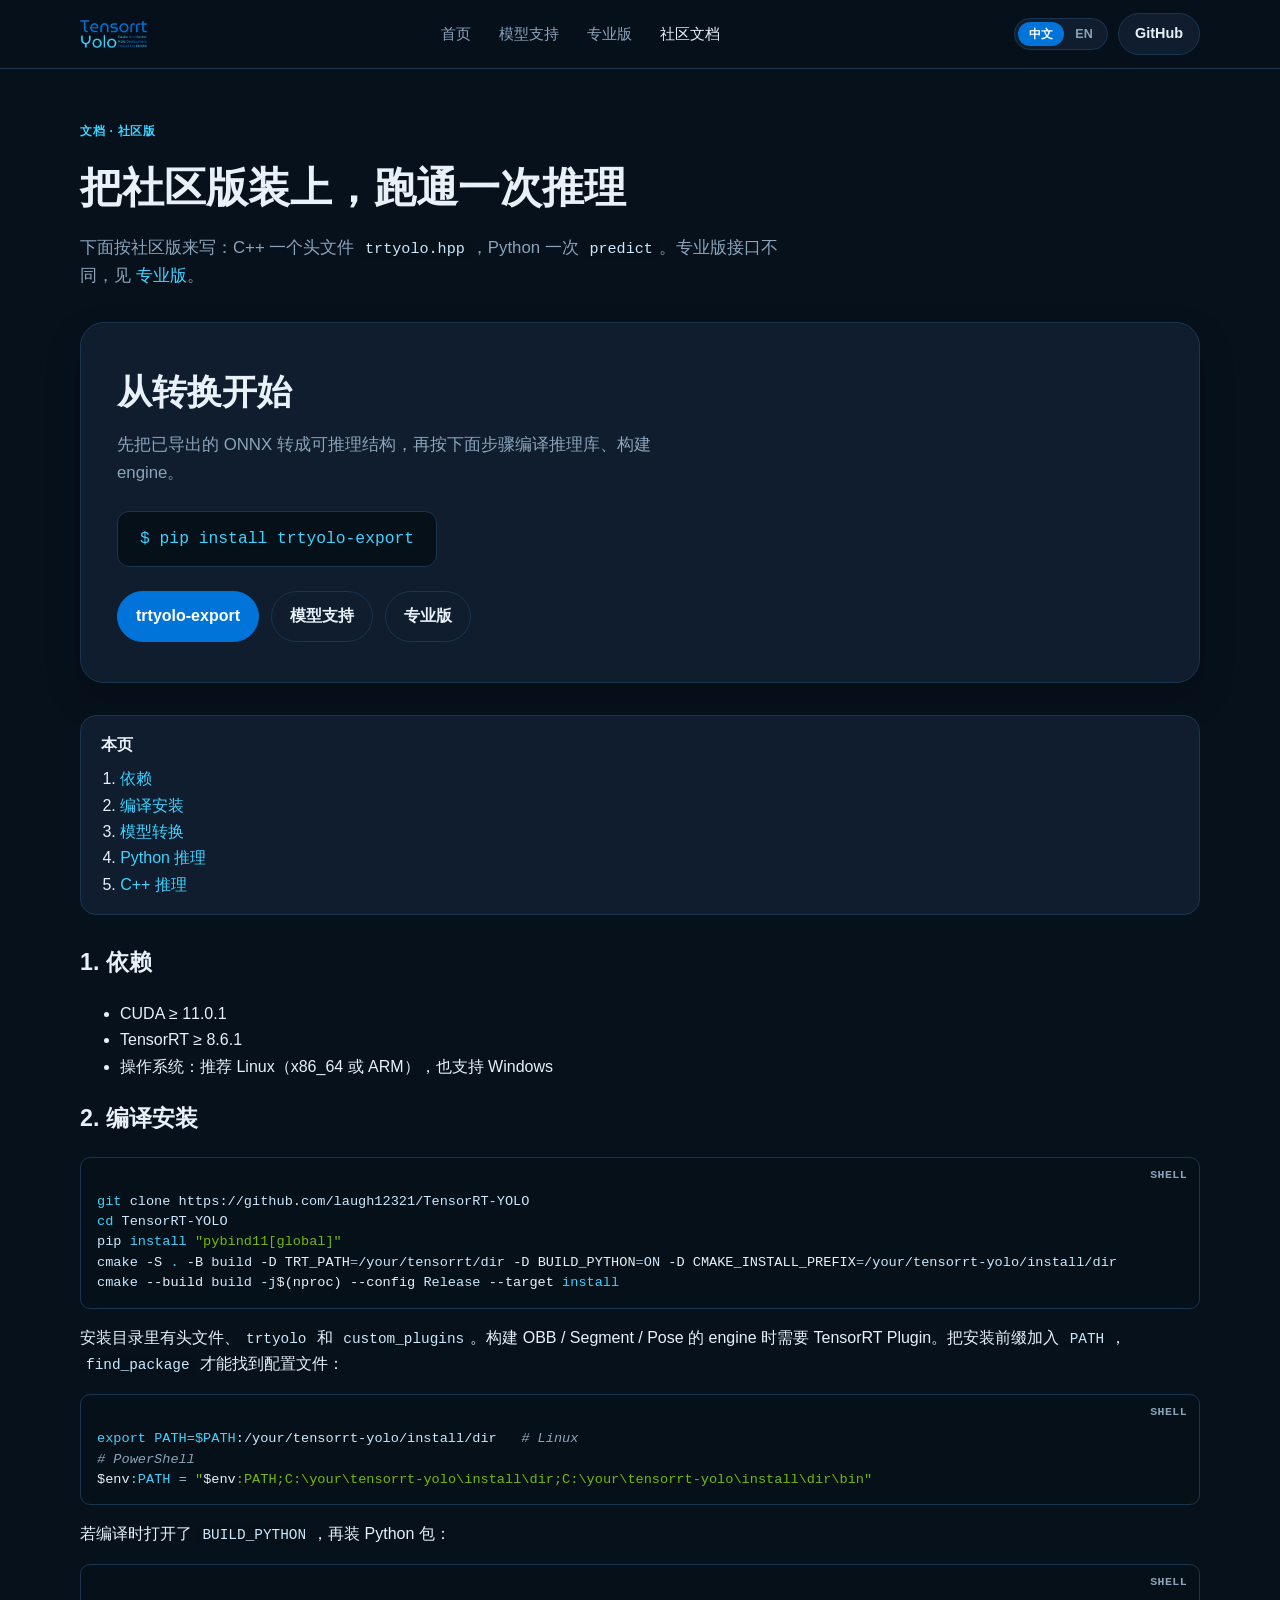
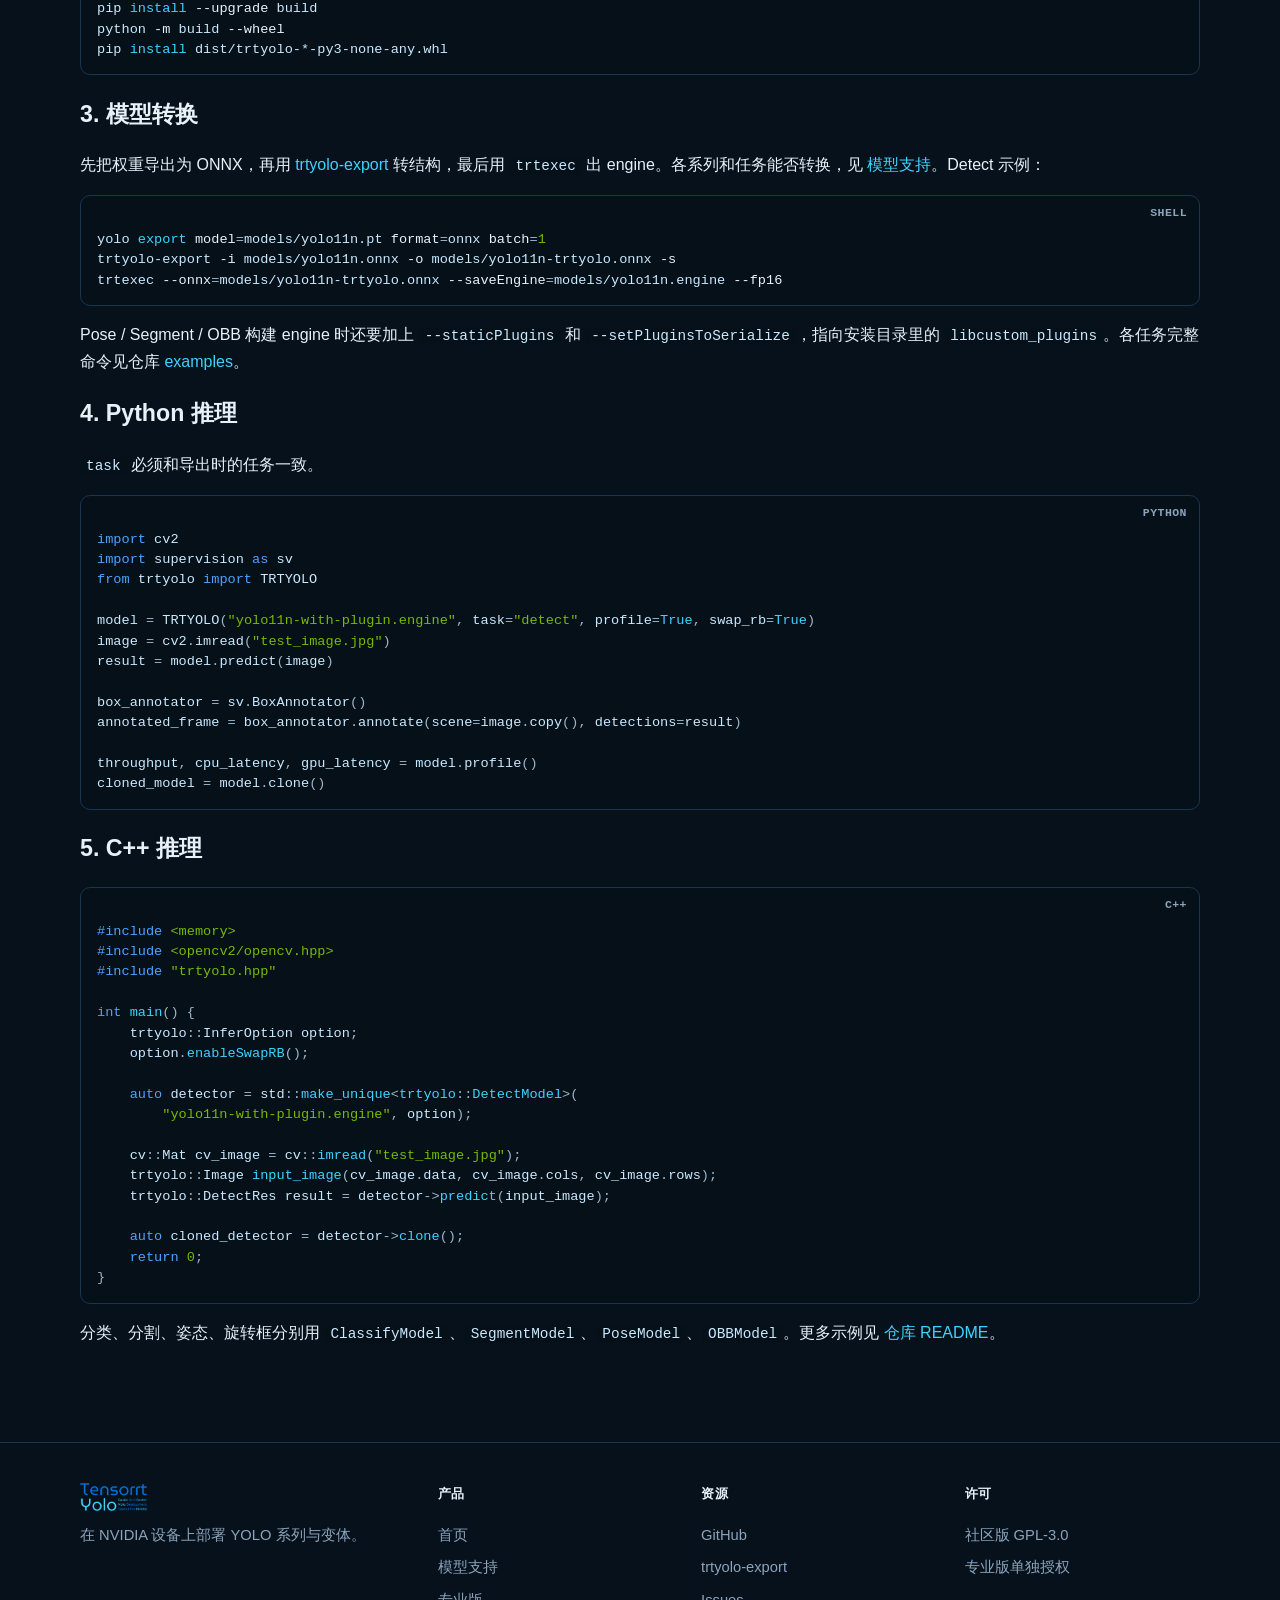
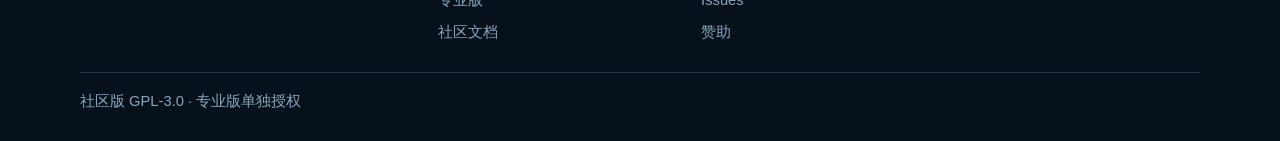
==== commit f7fa457d: "docs: add Chinese/English language switch with Chinese as default" ====
--- a/docs/index.html
+++ b/docs/index.html
@@ -3,8 +3,9 @@
 <head>
   <meta charset="utf-8">
   <meta name="viewport" content="width=device-width, initial-scale=1">
-  <title>社区文档 · TensorRT-YOLO</title>
-  <meta name="description" content="TensorRT-YOLO 社区版安装与推理：依赖、编译、模型转换，以及 Python / C++ 示例。">
+  <script>(function(){try{if(localStorage.getItem("trtyolo-lang")==="en")document.documentElement.lang="en";}catch(e){}})();</script>
+  <title data-zh="社区文档 · TensorRT-YOLO" data-en="Docs · TensorRT-YOLO">社区文档 · TensorRT-YOLO</title>
+  <meta name="description" data-zh="TensorRT-YOLO 社区版安装与推理：依赖、编译、模型转换，以及 Python / C++ 示例。" data-en="TensorRT-YOLO Community install and inference: dependencies, build, model conversion, plus Python / C++ examples." content="TensorRT-YOLO 社区版安装与推理：依赖、编译、模型转换，以及 Python / C++ 示例。">
   <link rel="stylesheet" href="../assets/site.css">
   <link rel="icon" type="image/png" href="../assets/png/logo-no-background.png">
 </head>
@@ -15,77 +16,107 @@
         <img src="../assets/png/logo-no-background.png" alt="TensorRT-YOLO">
       </a>
       <nav class="nav-links">
-        <a href="../">首页</a>
-        <a href="../models/">模型支持</a>
-        <a href="../pro/">专业版</a>
-        <a class="active" href="./">社区文档</a>
+        <a href="../"><span class="zh">首页</span><span class="en">Home</span></a>
+        <a href="../models/"><span class="zh">模型支持</span><span class="en">Models</span></a>
+        <a href="../pro/"><span class="zh">专业版</span><span class="en">Pro</span></a>
+        <a class="active" href="./"><span class="zh">社区文档</span><span class="en">Docs</span></a>
       </nav>
-      <a class="btn btn-gh" href="https://github.com/laugh12321/TensorRT-YOLO">GitHub</a>
+      <div class="nav-actions">
+        <div class="lang-switch" role="group" aria-label="Language">
+          <button type="button" data-set-lang="zh" aria-pressed="true">中文</button>
+          <button type="button" data-set-lang="en" aria-pressed="false">EN</button>
+        </div>
+        <a class="btn btn-gh" href="https://github.com/laugh12321/TensorRT-YOLO">GitHub</a>
+      </div>
     </div>
   </header>
 
   <section class="page-hero">
     <div class="wrap">
-      <p class="tag">文档 · 社区版</p>
-      <h1>把社区版装上，跑通一次推理</h1>
-      <p class="lede">下面按社区版来写：C++ 一个头文件 <code>trtyolo.hpp</code>，Python 一次 <code>predict</code>。专业版接口不同，见 <a href="../pro/">专业版</a>。</p>
+      <p class="tag"><span class="zh">文档 · 社区版</span><span class="en">Docs · Community</span></p>
+      <h1><span class="zh">把社区版装上，跑通一次推理</span><span class="en">Install Community and run inference</span></h1>
+      <p class="lede">
+        <span class="zh">下面按社区版来写：C++ 一个头文件 <code>trtyolo.hpp</code>，Python 一次 <code>predict</code>。专业版接口不同，见 <a href="../pro/">专业版</a>。</span>
+        <span class="en">Written for Community: one C++ header <code>trtyolo.hpp</code>, one Python <code>predict</code>. Pro uses a different API — see <a href="../pro/">Pro</a>.</span>
+      </p>
     </div>
   </section>
 
   <main class="wrap page">
     <div class="install-panel left">
-      <h2>从转换开始</h2>
-      <p class="lede">先把已导出的 ONNX 转成可推理结构，再按下面步骤编译推理库、构建 engine。</p>
+      <h2><span class="zh">从转换开始</span><span class="en">Start with conversion</span></h2>
+      <p class="lede">
+        <span class="zh">先把已导出的 ONNX 转成可推理结构，再按下面步骤编译推理库、构建 engine。</span>
+        <span class="en">Convert an exported ONNX graph into an inference-ready structure, then build the runtime and the engine.</span>
+      </p>
       <div class="install-cmd">$ pip install trtyolo-export</div>
       <div class="actions">
         <a class="btn btn-primary" href="https://github.com/laugh12321/trtyolo-export">trtyolo-export</a>
-        <a class="btn" href="../models/">模型支持</a>
-        <a class="btn" href="../pro/">专业版</a>
+        <a class="btn" href="../models/"><span class="zh">模型支持</span><span class="en">Models</span></a>
+        <a class="btn" href="../pro/"><span class="zh">专业版</span><span class="en">Pro</span></a>
       </div>
     </div>
 
     <nav class="toc">
-      <strong>本页</strong>
+      <strong><span class="zh">本页</span><span class="en">On this page</span></strong>
       <ol>
-        <li><a href="#deps">依赖</a></li>
-        <li><a href="#build">编译安装</a></li>
-        <li><a href="#export">模型转换</a></li>
-        <li><a href="#python">Python 推理</a></li>
-        <li><a href="#cpp">C++ 推理</a></li>
+        <li><a href="#deps"><span class="zh">依赖</span><span class="en">Dependencies</span></a></li>
+        <li><a href="#build"><span class="zh">编译安装</span><span class="en">Build</span></a></li>
+        <li><a href="#export"><span class="zh">模型转换</span><span class="en">Conversion</span></a></li>
+        <li><a href="#python"><span class="zh">Python 推理</span><span class="en">Python inference</span></a></li>
+        <li><a href="#cpp"><span class="zh">C++ 推理</span><span class="en">C++ inference</span></a></li>
       </ol>
     </nav>
 
-    <h2 id="deps">1. 依赖</h2>
+    <h2 id="deps"><span class="zh">1. 依赖</span><span class="en">1. Dependencies</span></h2>
     <ul>
       <li>CUDA ≥ 11.0.1</li>
       <li>TensorRT ≥ 8.6.1</li>
-      <li>操作系统：推荐 Linux（x86_64 或 ARM），也支持 Windows</li>
+      <li>
+        <span class="zh">操作系统：推荐 Linux（x86_64 或 ARM），也支持 Windows</span>
+        <span class="en">OS: Linux (x86_64 or ARM) recommended; Windows is also supported</span>
+      </li>
     </ul>
 
-    <h2 id="build">2. 编译安装</h2>
+    <h2 id="build"><span class="zh">2. 编译安装</span><span class="en">2. Build and install</span></h2>
     <pre data-lang="Shell"><code class="language-bash">git clone https://github.com/laugh12321/TensorRT-YOLO
 cd TensorRT-YOLO
 pip install "pybind11[global]"
 cmake -S . -B build -D TRT_PATH=/your/tensorrt/dir -D BUILD_PYTHON=ON -D CMAKE_INSTALL_PREFIX=/your/tensorrt-yolo/install/dir
 cmake --build build -j$(nproc) --config Release --target install</code></pre>
-    <p>安装目录里有头文件、<code>trtyolo</code> 和 <code>custom_plugins</code>。构建 OBB / Segment / Pose 的 engine 时需要 TensorRT Plugin。把安装前缀加入 <code>PATH</code>，<code>find_package</code> 才能找到配置文件：</p>
+    <p>
+      <span class="zh">安装目录里有头文件、<code>trtyolo</code> 和 <code>custom_plugins</code>。构建 OBB / Segment / Pose 的 engine 时需要 TensorRT Plugin。把安装前缀加入 <code>PATH</code>，<code>find_package</code> 才能找到配置文件：</span>
+      <span class="en">The install prefix contains headers, <code>trtyolo</code>, and <code>custom_plugins</code>. Building engines for OBB / Segment / Pose needs the TensorRT plugin. Add the prefix to <code>PATH</code> so <code>find_package</code> can locate the config files:</span>
+    </p>
     <pre data-lang="Shell"><code class="language-bash">export PATH=$PATH:/your/tensorrt-yolo/install/dir   # Linux
 # PowerShell
 $env:PATH = "$env:PATH;C:\your\tensorrt-yolo\install\dir;C:\your\tensorrt-yolo\install\dir\bin"</code></pre>
-    <p>若编译时打开了 <code>BUILD_PYTHON</code>，再装 Python 包：</p>
+    <p>
+      <span class="zh">若编译时打开了 <code>BUILD_PYTHON</code>，再装 Python 包：</span>
+      <span class="en">If you enabled <code>BUILD_PYTHON</code>, install the Python package:</span>
+    </p>
     <pre data-lang="Shell"><code class="language-bash">pip install --upgrade build
 python -m build --wheel
 pip install dist/trtyolo-*-py3-none-any.whl</code></pre>
 
-    <h2 id="export">3. 模型转换</h2>
-    <p>先把权重导出为 ONNX，再用 <a href="https://github.com/laugh12321/trtyolo-export">trtyolo-export</a> 转结构，最后用 <code>trtexec</code> 出 engine。各系列和任务能否转换，见 <a href="../models/">模型支持</a>。Detect 示例：</p>
+    <h2 id="export"><span class="zh">3. 模型转换</span><span class="en">3. Model conversion</span></h2>
+    <p>
+      <span class="zh">先把权重导出为 ONNX，再用 <a href="https://github.com/laugh12321/trtyolo-export">trtyolo-export</a> 转结构，最后用 <code>trtexec</code> 出 engine。各系列和任务能否转换，见 <a href="../models/">模型支持</a>。Detect 示例：</span>
+      <span class="en">Export weights to ONNX, convert the graph with <a href="https://github.com/laugh12321/trtyolo-export">trtyolo-export</a>, then build an engine with <code>trtexec</code>. See <a href="../models/">Models</a> for which families and tasks convert. Detect example:</span>
+    </p>
     <pre data-lang="Shell"><code class="language-bash">yolo export model=models/yolo11n.pt format=onnx batch=1
 trtyolo-export -i models/yolo11n.onnx -o models/yolo11n-trtyolo.onnx -s
 trtexec --onnx=models/yolo11n-trtyolo.onnx --saveEngine=models/yolo11n.engine --fp16</code></pre>
-    <p>Pose / Segment / OBB 构建 engine 时还要加上 <code>--staticPlugins</code> 和 <code>--setPluginsToSerialize</code>，指向安装目录里的 <code>libcustom_plugins</code>。各任务完整命令见仓库 <a href="https://github.com/laugh12321/TensorRT-YOLO/tree/dev/examples">examples</a>。</p>
+    <p>
+      <span class="zh">Pose / Segment / OBB 构建 engine 时还要加上 <code>--staticPlugins</code> 和 <code>--setPluginsToSerialize</code>，指向安装目录里的 <code>libcustom_plugins</code>。各任务完整命令见仓库 <a href="https://github.com/laugh12321/TensorRT-YOLO/tree/dev/examples">examples</a>。</span>
+      <span class="en">For Pose / Segment / OBB, also pass <code>--staticPlugins</code> and <code>--setPluginsToSerialize</code> pointing at <code>libcustom_plugins</code> in the install prefix. Full per-task commands are in the repo <a href="https://github.com/laugh12321/TensorRT-YOLO/tree/dev/examples">examples</a>.</span>
+    </p>
 
-    <h2 id="python">4. Python 推理</h2>
-    <p><code>task</code> 必须和导出时的任务一致。</p>
+    <h2 id="python"><span class="zh">4. Python 推理</span><span class="en">4. Python inference</span></h2>
+    <p>
+      <span class="zh"><code>task</code> 必须和导出时的任务一致。</span>
+      <span class="en"><code>task</code> must match the task used at export.</span>
+    </p>
     <pre data-lang="Python"><code class="language-python">import cv2
 import supervision as sv
 from trtyolo import TRTYOLO
@@ -100,7 +131,7 @@
 throughput, cpu_latency, gpu_latency = model.profile()
 cloned_model = model.clone()</code></pre>
 
-    <h2 id="cpp">5. C++ 推理</h2>
+    <h2 id="cpp"><span class="zh">5. C++ 推理</span><span class="en">5. C++ inference</span></h2>
     <pre data-lang="C++"><code class="language-cpp">#include &lt;memory&gt;
 #include &lt;opencv2/opencv.hpp&gt;
 #include "trtyolo.hpp"
@@ -119,37 +150,44 @@
     auto cloned_detector = detector-&gt;clone();
     return 0;
 }</code></pre>
-    <p>分类、分割、姿态、旋转框分别用 <code>ClassifyModel</code>、<code>SegmentModel</code>、<code>PoseModel</code>、<code>OBBModel</code>。更多示例见 <a href="https://github.com/laugh12321/TensorRT-YOLO/tree/dev#readme">仓库 README</a>。</p>
+    <p>
+      <span class="zh">分类、分割、姿态、旋转框分别用 <code>ClassifyModel</code>、<code>SegmentModel</code>、<code>PoseModel</code>、<code>OBBModel</code>。更多示例见 <a href="https://github.com/laugh12321/TensorRT-YOLO/tree/dev#readme">仓库 README</a>。</span>
+      <span class="en">Classify, segment, pose, and OBB use <code>ClassifyModel</code>, <code>SegmentModel</code>, <code>PoseModel</code>, and <code>OBBModel</code>. More examples are in the <a href="https://github.com/laugh12321/TensorRT-YOLO/tree/dev#readme">repo README</a>.</span>
+    </p>
   </main>
 
   <footer class="footer">
     <div class="wrap footer-grid">
       <div class="footer-brand">
         <img src="../assets/png/logo-no-background.png" alt="TensorRT-YOLO">
-        <p>在 NVIDIA 设备上部署 YOLO 系列与变体。</p>
+        <p>
+          <span class="zh">在 NVIDIA 设备上部署 YOLO 系列与变体。</span>
+          <span class="en">Deploy YOLO models and variants on NVIDIA devices.</span>
+        </p>
       </div>
       <div class="footer-col">
-        <h3>产品</h3>
-        <a href="../">首页</a>
-        <a href="../models/">模型支持</a>
-        <a href="../pro/">专业版</a>
-        <a href="./">社区文档</a>
+        <h3><span class="zh">产品</span><span class="en">Product</span></h3>
+        <a href="../"><span class="zh">首页</span><span class="en">Home</span></a>
+        <a href="../models/"><span class="zh">模型支持</span><span class="en">Models</span></a>
+        <a href="../pro/"><span class="zh">专业版</span><span class="en">Pro</span></a>
+        <a href="./"><span class="zh">社区文档</span><span class="en">Docs</span></a>
       </div>
       <div class="footer-col">
-        <h3>资源</h3>
+        <h3><span class="zh">资源</span><span class="en">Resources</span></h3>
         <a href="https://github.com/laugh12321/TensorRT-YOLO">GitHub</a>
         <a href="https://github.com/laugh12321/trtyolo-export">trtyolo-export</a>
         <a href="https://github.com/laugh12321/TensorRT-YOLO/issues">Issues</a>
-        <a href="https://afdian.com/a/laugh12321">赞助</a>
+        <a href="https://afdian.com/a/laugh12321"><span class="zh">赞助</span><span class="en">Sponsor</span></a>
       </div>
       <div class="footer-col">
-        <h3>许可</h3>
-        <span>社区版 GPL-3.0</span>
-        <span>专业版单独授权</span>
+        <h3><span class="zh">许可</span><span class="en">License</span></h3>
+        <span><span class="zh">社区版 GPL-3.0</span><span class="en">Community GPL-3.0</span></span>
+        <span><span class="zh">专业版单独授权</span><span class="en">Pro licensed separately</span></span>
       </div>
     </div>
-    <div class="wrap footer-bar">社区版 GPL-3.0 · 专业版单独授权</div>
+    <div class="wrap footer-bar"><span class="zh">社区版 GPL-3.0 · 专业版单独授权</span><span class="en">Community GPL-3.0 · Pro licensed separately</span></div>
   </footer>
   <script src="../assets/prism.js"></script>
+  <script src="../assets/i18n.js"></script>
 </body>
 </html>
--- a/assets/site.css
+++ b/assets/site.css
@@ -85,6 +85,54 @@
 .nav-links a:hover,
 .nav-links a.active { color: var(--text); text-decoration: none; }
 
+.nav-actions {
+  display: flex;
+  align-items: center;
+  gap: 10px;
+  flex-shrink: 0;
+}
+
+.lang-switch {
+  display: inline-flex;
+  flex-shrink: 0;
+  padding: 3px;
+  border: 1px solid var(--line);
+  border-radius: 999px;
+  background: var(--bg-card);
+  white-space: nowrap;
+}
+
+.lang-switch button {
+  appearance: none;
+  border: 0;
+  background: transparent;
+  color: var(--muted);
+  font-family: inherit;
+  font-size: 0.78rem;
+  font-weight: 700;
+  letter-spacing: 0.02em;
+  padding: 5px 11px;
+  border-radius: 999px;
+  cursor: pointer;
+  line-height: 1.2;
+}
+
+.lang-switch button:hover { color: var(--text); }
+
+.lang-switch button:focus-visible {
+  outline: 2px solid var(--cyan);
+  outline-offset: 1px;
+}
+
+html:not([lang="en"]) .lang-switch [data-set-lang="zh"],
+html[lang="en"] .lang-switch [data-set-lang="en"] {
+  background: var(--blue);
+  color: #fff;
+}
+
+html[lang="en"] .zh { display: none !important; }
+html:not([lang="en"]) .en { display: none !important; }
+
 .btn {
   display: inline-flex;
   align-items: center;
@@ -630,6 +678,8 @@
 
 @media (max-width: 760px) {
   .nav-inner { flex-wrap: wrap; min-height: 0; padding: 12px 0; }
-  .nav-links { justify-content: flex-start; flex-basis: 100%; }
+  .brand { order: 1; }
+  .nav-actions { order: 2; margin-left: auto; }
+  .nav-links { order: 3; justify-content: flex-start; flex-basis: 100%; }
   .feature-grid { grid-template-columns: 1fr; }
 }
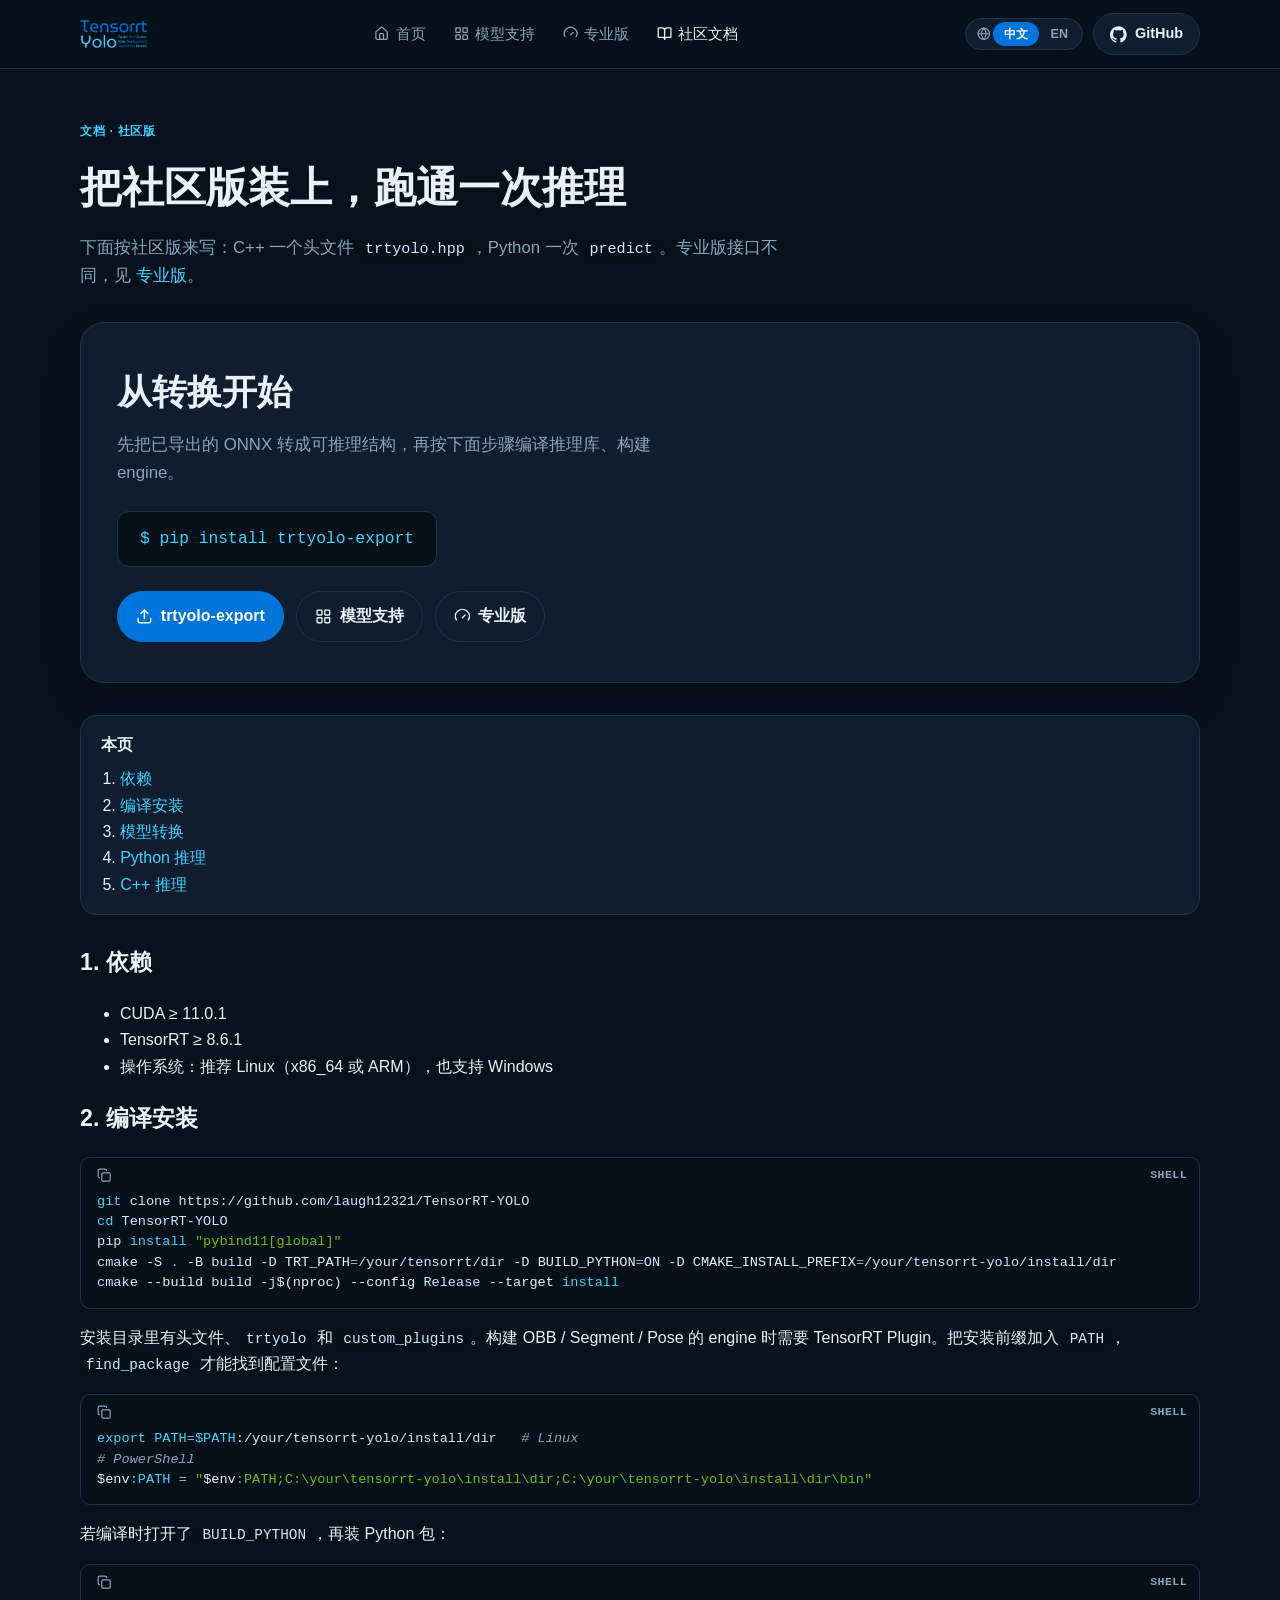
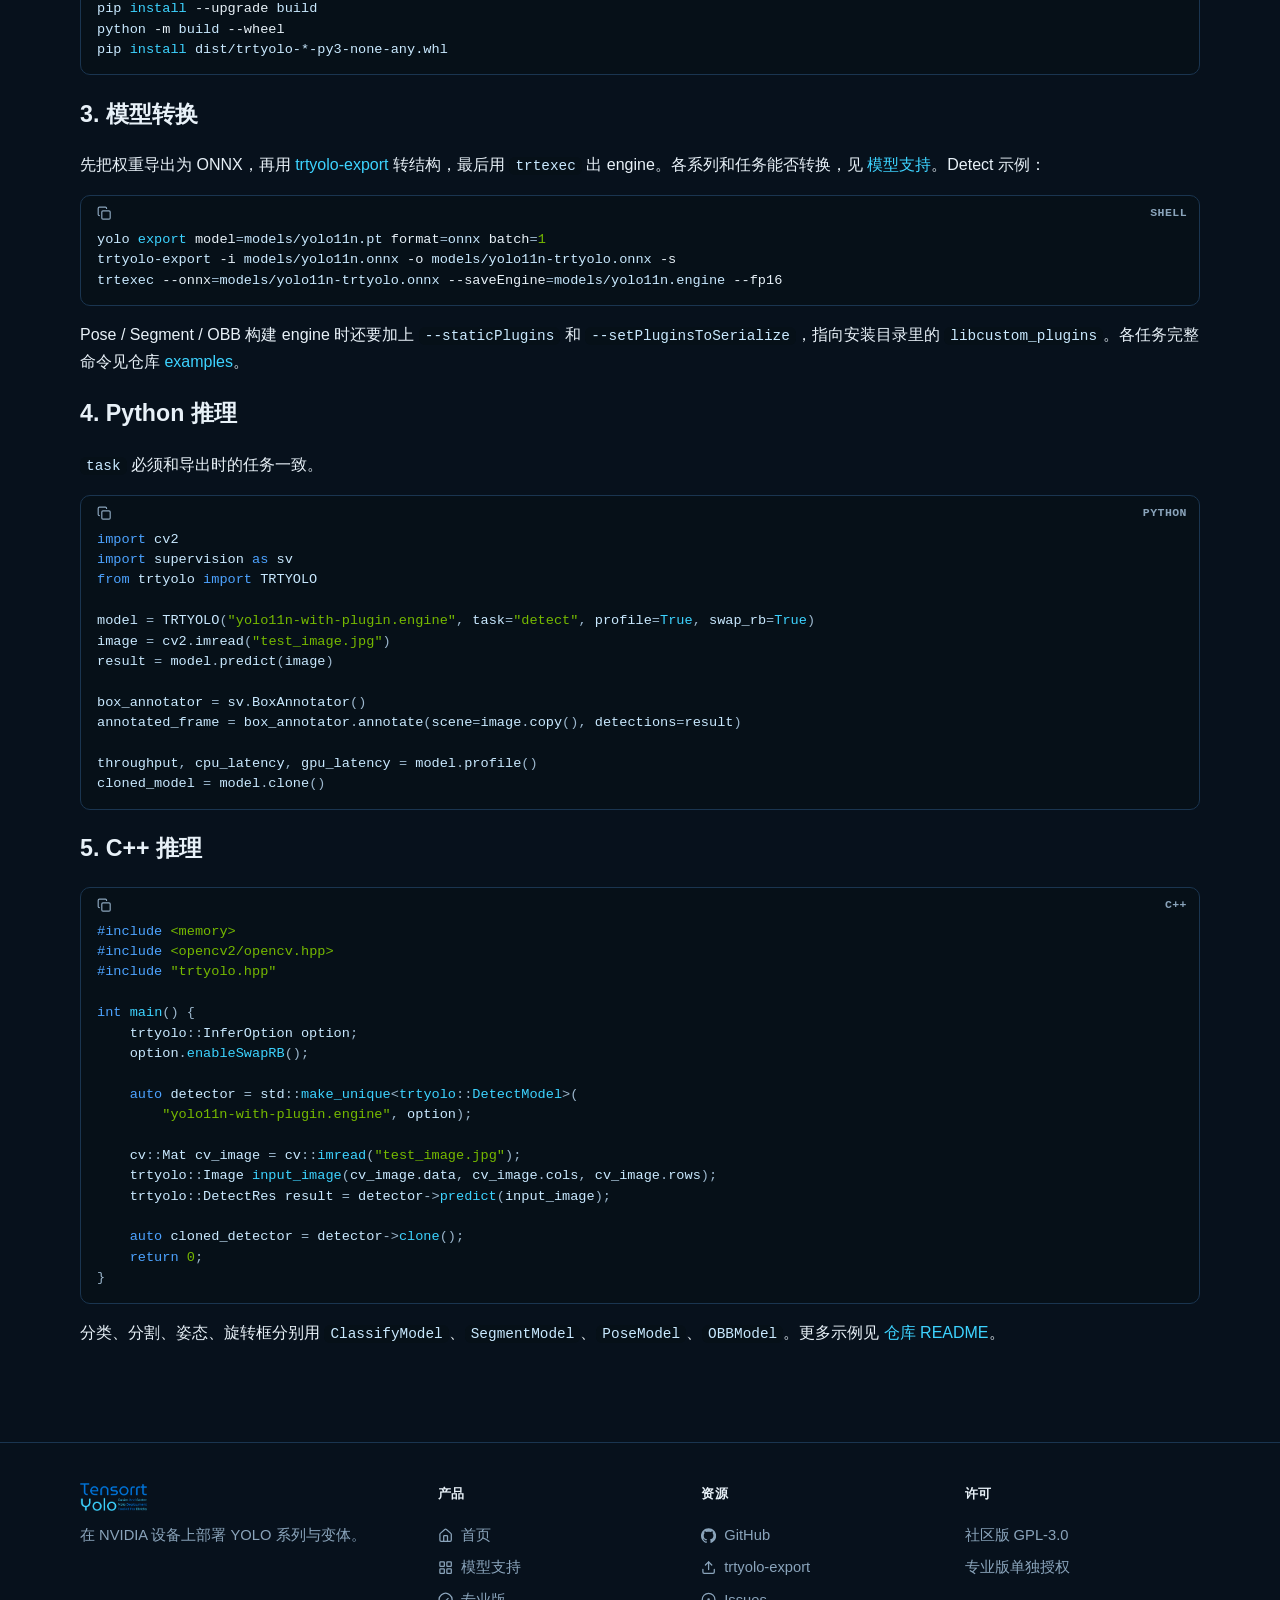
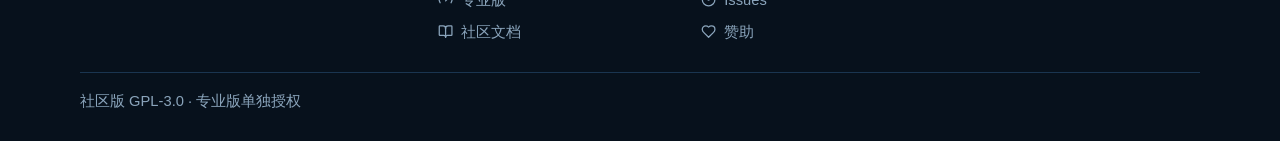
==== commit 8425f631: "docs: add Lucide-style icons across nav, actions, and footer" ====
--- a/docs/index.html
+++ b/docs/index.html
@@ -1,193 +1,198 @@
-<!DOCTYPE html>
-<html lang="zh-CN">
-<head>
-  <meta charset="utf-8">
-  <meta name="viewport" content="width=device-width, initial-scale=1">
-  <script>(function(){try{if(localStorage.getItem("trtyolo-lang")==="en")document.documentElement.lang="en";}catch(e){}})();</script>
-  <title data-zh="社区文档 · TensorRT-YOLO" data-en="Docs · TensorRT-YOLO">社区文档 · TensorRT-YOLO</title>
-  <meta name="description" data-zh="TensorRT-YOLO 社区版安装与推理：依赖、编译、模型转换，以及 Python / C++ 示例。" data-en="TensorRT-YOLO Community install and inference: dependencies, build, model conversion, plus Python / C++ examples." content="TensorRT-YOLO 社区版安装与推理：依赖、编译、模型转换，以及 Python / C++ 示例。">
-  <link rel="stylesheet" href="../assets/site.css">
-  <link rel="icon" type="image/png" href="../assets/png/logo-no-background.png">
-</head>
-<body>
-  <header class="nav">
-    <div class="wrap nav-inner">
-      <a class="brand" href="../">
-        <img src="../assets/png/logo-no-background.png" alt="TensorRT-YOLO">
-      </a>
-      <nav class="nav-links">
-        <a href="../"><span class="zh">首页</span><span class="en">Home</span></a>
-        <a href="../models/"><span class="zh">模型支持</span><span class="en">Models</span></a>
-        <a href="../pro/"><span class="zh">专业版</span><span class="en">Pro</span></a>
-        <a class="active" href="./"><span class="zh">社区文档</span><span class="en">Docs</span></a>
-      </nav>
-      <div class="nav-actions">
-        <div class="lang-switch" role="group" aria-label="Language">
-          <button type="button" data-set-lang="zh" aria-pressed="true">中文</button>
-          <button type="button" data-set-lang="en" aria-pressed="false">EN</button>
-        </div>
-        <a class="btn btn-gh" href="https://github.com/laugh12321/TensorRT-YOLO">GitHub</a>
-      </div>
-    </div>
-  </header>
-
-  <section class="page-hero">
-    <div class="wrap">
-      <p class="tag"><span class="zh">文档 · 社区版</span><span class="en">Docs · Community</span></p>
-      <h1><span class="zh">把社区版装上，跑通一次推理</span><span class="en">Install Community and run inference</span></h1>
-      <p class="lede">
-        <span class="zh">下面按社区版来写：C++ 一个头文件 <code>trtyolo.hpp</code>，Python 一次 <code>predict</code>。专业版接口不同，见 <a href="../pro/">专业版</a>。</span>
-        <span class="en">Written for Community: one C++ header <code>trtyolo.hpp</code>, one Python <code>predict</code>. Pro uses a different API — see <a href="../pro/">Pro</a>.</span>
-      </p>
-    </div>
-  </section>
-
-  <main class="wrap page">
-    <div class="install-panel left">
-      <h2><span class="zh">从转换开始</span><span class="en">Start with conversion</span></h2>
-      <p class="lede">
-        <span class="zh">先把已导出的 ONNX 转成可推理结构，再按下面步骤编译推理库、构建 engine。</span>
-        <span class="en">Convert an exported ONNX graph into an inference-ready structure, then build the runtime and the engine.</span>
-      </p>
-      <div class="install-cmd">$ pip install trtyolo-export</div>
-      <div class="actions">
-        <a class="btn btn-primary" href="https://github.com/laugh12321/trtyolo-export">trtyolo-export</a>
-        <a class="btn" href="../models/"><span class="zh">模型支持</span><span class="en">Models</span></a>
-        <a class="btn" href="../pro/"><span class="zh">专业版</span><span class="en">Pro</span></a>
-      </div>
-    </div>
-
-    <nav class="toc">
-      <strong><span class="zh">本页</span><span class="en">On this page</span></strong>
-      <ol>
-        <li><a href="#deps"><span class="zh">依赖</span><span class="en">Dependencies</span></a></li>
-        <li><a href="#build"><span class="zh">编译安装</span><span class="en">Build</span></a></li>
-        <li><a href="#export"><span class="zh">模型转换</span><span class="en">Conversion</span></a></li>
-        <li><a href="#python"><span class="zh">Python 推理</span><span class="en">Python inference</span></a></li>
-        <li><a href="#cpp"><span class="zh">C++ 推理</span><span class="en">C++ inference</span></a></li>
-      </ol>
-    </nav>
-
-    <h2 id="deps"><span class="zh">1. 依赖</span><span class="en">1. Dependencies</span></h2>
-    <ul>
-      <li>CUDA ≥ 11.0.1</li>
-      <li>TensorRT ≥ 8.6.1</li>
-      <li>
-        <span class="zh">操作系统：推荐 Linux（x86_64 或 ARM），也支持 Windows</span>
-        <span class="en">OS: Linux (x86_64 or ARM) recommended; Windows is also supported</span>
-      </li>
-    </ul>
-
-    <h2 id="build"><span class="zh">2. 编译安装</span><span class="en">2. Build and install</span></h2>
-    <pre data-lang="Shell"><code class="language-bash">git clone https://github.com/laugh12321/TensorRT-YOLO
-cd TensorRT-YOLO
-pip install "pybind11[global]"
-cmake -S . -B build -D TRT_PATH=/your/tensorrt/dir -D BUILD_PYTHON=ON -D CMAKE_INSTALL_PREFIX=/your/tensorrt-yolo/install/dir
-cmake --build build -j$(nproc) --config Release --target install</code></pre>
-    <p>
-      <span class="zh">安装目录里有头文件、<code>trtyolo</code> 和 <code>custom_plugins</code>。构建 OBB / Segment / Pose 的 engine 时需要 TensorRT Plugin。把安装前缀加入 <code>PATH</code>，<code>find_package</code> 才能找到配置文件：</span>
-      <span class="en">The install prefix contains headers, <code>trtyolo</code>, and <code>custom_plugins</code>. Building engines for OBB / Segment / Pose needs the TensorRT plugin. Add the prefix to <code>PATH</code> so <code>find_package</code> can locate the config files:</span>
-    </p>
-    <pre data-lang="Shell"><code class="language-bash">export PATH=$PATH:/your/tensorrt-yolo/install/dir   # Linux
-# PowerShell
-$env:PATH = "$env:PATH;C:\your\tensorrt-yolo\install\dir;C:\your\tensorrt-yolo\install\dir\bin"</code></pre>
-    <p>
-      <span class="zh">若编译时打开了 <code>BUILD_PYTHON</code>，再装 Python 包：</span>
-      <span class="en">If you enabled <code>BUILD_PYTHON</code>, install the Python package:</span>
-    </p>
-    <pre data-lang="Shell"><code class="language-bash">pip install --upgrade build
-python -m build --wheel
-pip install dist/trtyolo-*-py3-none-any.whl</code></pre>
-
-    <h2 id="export"><span class="zh">3. 模型转换</span><span class="en">3. Model conversion</span></h2>
-    <p>
-      <span class="zh">先把权重导出为 ONNX，再用 <a href="https://github.com/laugh12321/trtyolo-export">trtyolo-export</a> 转结构，最后用 <code>trtexec</code> 出 engine。各系列和任务能否转换，见 <a href="../models/">模型支持</a>。Detect 示例：</span>
-      <span class="en">Export weights to ONNX, convert the graph with <a href="https://github.com/laugh12321/trtyolo-export">trtyolo-export</a>, then build an engine with <code>trtexec</code>. See <a href="../models/">Models</a> for which families and tasks convert. Detect example:</span>
-    </p>
-    <pre data-lang="Shell"><code class="language-bash">yolo export model=models/yolo11n.pt format=onnx batch=1
-trtyolo-export -i models/yolo11n.onnx -o models/yolo11n-trtyolo.onnx -s
-trtexec --onnx=models/yolo11n-trtyolo.onnx --saveEngine=models/yolo11n.engine --fp16</code></pre>
-    <p>
-      <span class="zh">Pose / Segment / OBB 构建 engine 时还要加上 <code>--staticPlugins</code> 和 <code>--setPluginsToSerialize</code>，指向安装目录里的 <code>libcustom_plugins</code>。各任务完整命令见仓库 <a href="https://github.com/laugh12321/TensorRT-YOLO/tree/dev/examples">examples</a>。</span>
-      <span class="en">For Pose / Segment / OBB, also pass <code>--staticPlugins</code> and <code>--setPluginsToSerialize</code> pointing at <code>libcustom_plugins</code> in the install prefix. Full per-task commands are in the repo <a href="https://github.com/laugh12321/TensorRT-YOLO/tree/dev/examples">examples</a>.</span>
-    </p>
-
-    <h2 id="python"><span class="zh">4. Python 推理</span><span class="en">4. Python inference</span></h2>
-    <p>
-      <span class="zh"><code>task</code> 必须和导出时的任务一致。</span>
-      <span class="en"><code>task</code> must match the task used at export.</span>
-    </p>
-    <pre data-lang="Python"><code class="language-python">import cv2
-import supervision as sv
-from trtyolo import TRTYOLO
-
-model = TRTYOLO("yolo11n-with-plugin.engine", task="detect", profile=True, swap_rb=True)
-image = cv2.imread("test_image.jpg")
-result = model.predict(image)
-
-box_annotator = sv.BoxAnnotator()
-annotated_frame = box_annotator.annotate(scene=image.copy(), detections=result)
-
-throughput, cpu_latency, gpu_latency = model.profile()
-cloned_model = model.clone()</code></pre>
-
-    <h2 id="cpp"><span class="zh">5. C++ 推理</span><span class="en">5. C++ inference</span></h2>
-    <pre data-lang="C++"><code class="language-cpp">#include &lt;memory&gt;
-#include &lt;opencv2/opencv.hpp&gt;
-#include "trtyolo.hpp"
-
-int main() {
-    trtyolo::InferOption option;
-    option.enableSwapRB();
-
-    auto detector = std::make_unique&lt;trtyolo::DetectModel&gt;(
-        "yolo11n-with-plugin.engine", option);
-
-    cv::Mat cv_image = cv::imread("test_image.jpg");
-    trtyolo::Image input_image(cv_image.data, cv_image.cols, cv_image.rows);
-    trtyolo::DetectRes result = detector-&gt;predict(input_image);
-
-    auto cloned_detector = detector-&gt;clone();
-    return 0;
-}</code></pre>
-    <p>
-      <span class="zh">分类、分割、姿态、旋转框分别用 <code>ClassifyModel</code>、<code>SegmentModel</code>、<code>PoseModel</code>、<code>OBBModel</code>。更多示例见 <a href="https://github.com/laugh12321/TensorRT-YOLO/tree/dev#readme">仓库 README</a>。</span>
-      <span class="en">Classify, segment, pose, and OBB use <code>ClassifyModel</code>, <code>SegmentModel</code>, <code>PoseModel</code>, and <code>OBBModel</code>. More examples are in the <a href="https://github.com/laugh12321/TensorRT-YOLO/tree/dev#readme">repo README</a>.</span>
-    </p>
-  </main>
-
-  <footer class="footer">
-    <div class="wrap footer-grid">
-      <div class="footer-brand">
-        <img src="../assets/png/logo-no-background.png" alt="TensorRT-YOLO">
-        <p>
-          <span class="zh">在 NVIDIA 设备上部署 YOLO 系列与变体。</span>
-          <span class="en">Deploy YOLO models and variants on NVIDIA devices.</span>
-        </p>
-      </div>
-      <div class="footer-col">
-        <h3><span class="zh">产品</span><span class="en">Product</span></h3>
-        <a href="../"><span class="zh">首页</span><span class="en">Home</span></a>
-        <a href="../models/"><span class="zh">模型支持</span><span class="en">Models</span></a>
-        <a href="../pro/"><span class="zh">专业版</span><span class="en">Pro</span></a>
-        <a href="./"><span class="zh">社区文档</span><span class="en">Docs</span></a>
-      </div>
-      <div class="footer-col">
-        <h3><span class="zh">资源</span><span class="en">Resources</span></h3>
-        <a href="https://github.com/laugh12321/TensorRT-YOLO">GitHub</a>
-        <a href="https://github.com/laugh12321/trtyolo-export">trtyolo-export</a>
-        <a href="https://github.com/laugh12321/TensorRT-YOLO/issues">Issues</a>
-        <a href="https://afdian.com/a/laugh12321"><span class="zh">赞助</span><span class="en">Sponsor</span></a>
-      </div>
-      <div class="footer-col">
-        <h3><span class="zh">许可</span><span class="en">License</span></h3>
-        <span><span class="zh">社区版 GPL-3.0</span><span class="en">Community GPL-3.0</span></span>
-        <span><span class="zh">专业版单独授权</span><span class="en">Pro licensed separately</span></span>
-      </div>
-    </div>
-    <div class="wrap footer-bar"><span class="zh">社区版 GPL-3.0 · 专业版单独授权</span><span class="en">Community GPL-3.0 · Pro licensed separately</span></div>
-  </footer>
-  <script src="../assets/prism.js"></script>
-  <script src="../assets/i18n.js"></script>
-</body>
-</html>
+<!DOCTYPE html>
+<html lang="zh-CN">
+<head>
+  <meta charset="utf-8">
+  <meta name="viewport" content="width=device-width, initial-scale=1">
+  <script>(function(){try{if(localStorage.getItem("trtyolo-lang")==="en")document.documentElement.lang="en";}catch(e){}})();</script>
+  <title data-zh="社区文档 · TensorRT-YOLO" data-en="Docs · TensorRT-YOLO">社区文档 · TensorRT-YOLO</title>
+  <meta name="description" data-zh="TensorRT-YOLO 社区版安装与推理：依赖、编译、模型转换，以及 Python / C++ 示例。" data-en="TensorRT-YOLO Community install and inference: dependencies, build, model conversion, plus Python / C++ examples." content="TensorRT-YOLO 社区版安装与推理：依赖、编译、模型转换，以及 Python / C++ 示例。">
+  <link rel="stylesheet" href="../assets/site.css">
+  <link rel="icon" type="image/png" href="../assets/png/logo-no-background.png">
+</head>
+<body>
+  <header class="nav">
+    <div class="wrap nav-inner">
+      <a class="brand" href="../">
+        <img src="../assets/png/logo-no-background.png" alt="TensorRT-YOLO">
+      </a>
+      <nav class="nav-links">
+        <a href="../"><svg class="icon" aria-hidden="true" viewBox="0 0 24 24"><use href="../assets/icons.svg#home"></use></svg><span class="zh">首页</span><span class="en">Home</span></a>
+        <a href="../models/"><svg class="icon" aria-hidden="true" viewBox="0 0 24 24"><use href="../assets/icons.svg#grid"></use></svg><span class="zh">模型支持</span><span class="en">Models</span></a>
+        <a href="../pro/"><svg class="icon" aria-hidden="true" viewBox="0 0 24 24"><use href="../assets/icons.svg#gauge"></use></svg><span class="zh">专业版</span><span class="en">Pro</span></a>
+        <a class="active" href="./"><svg class="icon" aria-hidden="true" viewBox="0 0 24 24"><use href="../assets/icons.svg#book"></use></svg><span class="zh">社区文档</span><span class="en">Docs</span></a>
+      </nav>
+      <div class="nav-actions">
+        <div class="lang-switch" role="group" aria-label="Language">
+          <svg class="icon" aria-hidden="true" viewBox="0 0 24 24"><use href="../assets/icons.svg#globe"></use></svg>
+          <button type="button" data-set-lang="zh" aria-pressed="true">中文</button>
+          <button type="button" data-set-lang="en" aria-pressed="false">EN</button>
+        </div>
+        <a class="btn btn-gh" href="https://github.com/laugh12321/TensorRT-YOLO" aria-label="GitHub">
+          <svg class="icon" aria-hidden="true" viewBox="0 0 24 24"><use href="../assets/icons.svg#github"></use></svg>
+          <span class="btn-label">GitHub</span>
+        </a>
+      </div>
+    </div>
+  </header>
+
+  <section class="page-hero">
+    <div class="wrap">
+      <p class="tag"><span class="zh">文档 · 社区版</span><span class="en">Docs · Community</span></p>
+      <h1><span class="zh">把社区版装上，跑通一次推理</span><span class="en">Install Community and run inference</span></h1>
+      <p class="lede">
+        <span class="zh">下面按社区版来写：C++ 一个头文件 <code>trtyolo.hpp</code>，Python 一次 <code>predict</code>。专业版接口不同，见 <a href="../pro/">专业版</a>。</span>
+        <span class="en">Written for Community: one C++ header <code>trtyolo.hpp</code>, one Python <code>predict</code>. Pro uses a different API — see <a href="../pro/">Pro</a>.</span>
+      </p>
+    </div>
+  </section>
+
+  <main class="wrap page">
+    <div class="install-panel left">
+      <h2><span class="zh">从转换开始</span><span class="en">Start with conversion</span></h2>
+      <p class="lede">
+        <span class="zh">先把已导出的 ONNX 转成可推理结构，再按下面步骤编译推理库、构建 engine。</span>
+        <span class="en">Convert an exported ONNX graph into an inference-ready structure, then build the runtime and the engine.</span>
+      </p>
+      <div class="install-cmd">$ pip install trtyolo-export</div>
+      <div class="actions">
+        <a class="btn btn-primary" href="https://github.com/laugh12321/trtyolo-export"><svg class="icon" aria-hidden="true" viewBox="0 0 24 24"><use href="../assets/icons.svg#upload"></use></svg>trtyolo-export</a>
+        <a class="btn" href="../models/"><svg class="icon" aria-hidden="true" viewBox="0 0 24 24"><use href="../assets/icons.svg#grid"></use></svg><span class="zh">模型支持</span><span class="en">Models</span></a>
+        <a class="btn" href="../pro/"><svg class="icon" aria-hidden="true" viewBox="0 0 24 24"><use href="../assets/icons.svg#gauge"></use></svg><span class="zh">专业版</span><span class="en">Pro</span></a>
+      </div>
+    </div>
+
+    <nav class="toc">
+      <strong><span class="zh">本页</span><span class="en">On this page</span></strong>
+      <ol>
+        <li><a href="#deps"><span class="zh">依赖</span><span class="en">Dependencies</span></a></li>
+        <li><a href="#build"><span class="zh">编译安装</span><span class="en">Build</span></a></li>
+        <li><a href="#export"><span class="zh">模型转换</span><span class="en">Conversion</span></a></li>
+        <li><a href="#python"><span class="zh">Python 推理</span><span class="en">Python inference</span></a></li>
+        <li><a href="#cpp"><span class="zh">C++ 推理</span><span class="en">C++ inference</span></a></li>
+      </ol>
+    </nav>
+
+    <h2 id="deps"><span class="zh">1. 依赖</span><span class="en">1. Dependencies</span></h2>
+    <ul>
+      <li>CUDA ≥ 11.0.1</li>
+      <li>TensorRT ≥ 8.6.1</li>
+      <li>
+        <span class="zh">操作系统：推荐 Linux（x86_64 或 ARM），也支持 Windows</span>
+        <span class="en">OS: Linux (x86_64 or ARM) recommended; Windows is also supported</span>
+      </li>
+    </ul>
+
+    <h2 id="build"><span class="zh">2. 编译安装</span><span class="en">2. Build and install</span></h2>
+    <pre data-lang="Shell"><code class="language-bash">git clone https://github.com/laugh12321/TensorRT-YOLO
+cd TensorRT-YOLO
+pip install "pybind11[global]"
+cmake -S . -B build -D TRT_PATH=/your/tensorrt/dir -D BUILD_PYTHON=ON -D CMAKE_INSTALL_PREFIX=/your/tensorrt-yolo/install/dir
+cmake --build build -j$(nproc) --config Release --target install</code></pre>
+    <p>
+      <span class="zh">安装目录里有头文件、<code>trtyolo</code> 和 <code>custom_plugins</code>。构建 OBB / Segment / Pose 的 engine 时需要 TensorRT Plugin。把安装前缀加入 <code>PATH</code>，<code>find_package</code> 才能找到配置文件：</span>
+      <span class="en">The install prefix contains headers, <code>trtyolo</code>, and <code>custom_plugins</code>. Building engines for OBB / Segment / Pose needs the TensorRT plugin. Add the prefix to <code>PATH</code> so <code>find_package</code> can locate the config files:</span>
+    </p>
+    <pre data-lang="Shell"><code class="language-bash">export PATH=$PATH:/your/tensorrt-yolo/install/dir   # Linux
+# PowerShell
+$env:PATH = "$env:PATH;C:\your\tensorrt-yolo\install\dir;C:\your\tensorrt-yolo\install\dir\bin"</code></pre>
+    <p>
+      <span class="zh">若编译时打开了 <code>BUILD_PYTHON</code>，再装 Python 包：</span>
+      <span class="en">If you enabled <code>BUILD_PYTHON</code>, install the Python package:</span>
+    </p>
+    <pre data-lang="Shell"><code class="language-bash">pip install --upgrade build
+python -m build --wheel
+pip install dist/trtyolo-*-py3-none-any.whl</code></pre>
+
+    <h2 id="export"><span class="zh">3. 模型转换</span><span class="en">3. Model conversion</span></h2>
+    <p>
+      <span class="zh">先把权重导出为 ONNX，再用 <a href="https://github.com/laugh12321/trtyolo-export">trtyolo-export</a> 转结构，最后用 <code>trtexec</code> 出 engine。各系列和任务能否转换，见 <a href="../models/">模型支持</a>。Detect 示例：</span>
+      <span class="en">Export weights to ONNX, convert the graph with <a href="https://github.com/laugh12321/trtyolo-export">trtyolo-export</a>, then build an engine with <code>trtexec</code>. See <a href="../models/">Models</a> for which families and tasks convert. Detect example:</span>
+    </p>
+    <pre data-lang="Shell"><code class="language-bash">yolo export model=models/yolo11n.pt format=onnx batch=1
+trtyolo-export -i models/yolo11n.onnx -o models/yolo11n-trtyolo.onnx -s
+trtexec --onnx=models/yolo11n-trtyolo.onnx --saveEngine=models/yolo11n.engine --fp16</code></pre>
+    <p>
+      <span class="zh">Pose / Segment / OBB 构建 engine 时还要加上 <code>--staticPlugins</code> 和 <code>--setPluginsToSerialize</code>，指向安装目录里的 <code>libcustom_plugins</code>。各任务完整命令见仓库 <a href="https://github.com/laugh12321/TensorRT-YOLO/tree/dev/examples">examples</a>。</span>
+      <span class="en">For Pose / Segment / OBB, also pass <code>--staticPlugins</code> and <code>--setPluginsToSerialize</code> pointing at <code>libcustom_plugins</code> in the install prefix. Full per-task commands are in the repo <a href="https://github.com/laugh12321/TensorRT-YOLO/tree/dev/examples">examples</a>.</span>
+    </p>
+
+    <h2 id="python"><span class="zh">4. Python 推理</span><span class="en">4. Python inference</span></h2>
+    <p>
+      <span class="zh"><code>task</code> 必须和导出时的任务一致。</span>
+      <span class="en"><code>task</code> must match the task used at export.</span>
+    </p>
+    <pre data-lang="Python"><code class="language-python">import cv2
+import supervision as sv
+from trtyolo import TRTYOLO
+
+model = TRTYOLO("yolo11n-with-plugin.engine", task="detect", profile=True, swap_rb=True)
+image = cv2.imread("test_image.jpg")
+result = model.predict(image)
+
+box_annotator = sv.BoxAnnotator()
+annotated_frame = box_annotator.annotate(scene=image.copy(), detections=result)
+
+throughput, cpu_latency, gpu_latency = model.profile()
+cloned_model = model.clone()</code></pre>
+
+    <h2 id="cpp"><span class="zh">5. C++ 推理</span><span class="en">5. C++ inference</span></h2>
+    <pre data-lang="C++"><code class="language-cpp">#include &lt;memory&gt;
+#include &lt;opencv2/opencv.hpp&gt;
+#include "trtyolo.hpp"
+
+int main() {
+    trtyolo::InferOption option;
+    option.enableSwapRB();
+
+    auto detector = std::make_unique&lt;trtyolo::DetectModel&gt;(
+        "yolo11n-with-plugin.engine", option);
+
+    cv::Mat cv_image = cv::imread("test_image.jpg");
+    trtyolo::Image input_image(cv_image.data, cv_image.cols, cv_image.rows);
+    trtyolo::DetectRes result = detector-&gt;predict(input_image);
+
+    auto cloned_detector = detector-&gt;clone();
+    return 0;
+}</code></pre>
+    <p>
+      <span class="zh">分类、分割、姿态、旋转框分别用 <code>ClassifyModel</code>、<code>SegmentModel</code>、<code>PoseModel</code>、<code>OBBModel</code>。更多示例见 <a href="https://github.com/laugh12321/TensorRT-YOLO/tree/dev#readme">仓库 README</a>。</span>
+      <span class="en">Classify, segment, pose, and OBB use <code>ClassifyModel</code>, <code>SegmentModel</code>, <code>PoseModel</code>, and <code>OBBModel</code>. More examples are in the <a href="https://github.com/laugh12321/TensorRT-YOLO/tree/dev#readme">repo README</a>.</span>
+    </p>
+  </main>
+
+  <footer class="footer">
+    <div class="wrap footer-grid">
+      <div class="footer-brand">
+        <img src="../assets/png/logo-no-background.png" alt="TensorRT-YOLO">
+        <p>
+          <span class="zh">在 NVIDIA 设备上部署 YOLO 系列与变体。</span>
+          <span class="en">Deploy YOLO models and variants on NVIDIA devices.</span>
+        </p>
+      </div>
+      <div class="footer-col">
+        <h3><span class="zh">产品</span><span class="en">Product</span></h3>
+        <a href="../"><svg class="icon" aria-hidden="true" viewBox="0 0 24 24"><use href="../assets/icons.svg#home"></use></svg><span class="zh">首页</span><span class="en">Home</span></a>
+        <a href="../models/"><svg class="icon" aria-hidden="true" viewBox="0 0 24 24"><use href="../assets/icons.svg#grid"></use></svg><span class="zh">模型支持</span><span class="en">Models</span></a>
+        <a href="../pro/"><svg class="icon" aria-hidden="true" viewBox="0 0 24 24"><use href="../assets/icons.svg#gauge"></use></svg><span class="zh">专业版</span><span class="en">Pro</span></a>
+        <a href="./"><svg class="icon" aria-hidden="true" viewBox="0 0 24 24"><use href="../assets/icons.svg#book"></use></svg><span class="zh">社区文档</span><span class="en">Docs</span></a>
+      </div>
+      <div class="footer-col">
+        <h3><span class="zh">资源</span><span class="en">Resources</span></h3>
+        <a href="https://github.com/laugh12321/TensorRT-YOLO"><svg class="icon" aria-hidden="true" viewBox="0 0 24 24"><use href="../assets/icons.svg#github"></use></svg>GitHub</a>
+        <a href="https://github.com/laugh12321/trtyolo-export"><svg class="icon" aria-hidden="true" viewBox="0 0 24 24"><use href="../assets/icons.svg#upload"></use></svg>trtyolo-export</a>
+        <a href="https://github.com/laugh12321/TensorRT-YOLO/issues"><svg class="icon" aria-hidden="true" viewBox="0 0 24 24"><use href="../assets/icons.svg#issues"></use></svg>Issues</a>
+        <a href="https://afdian.com/a/laugh12321"><svg class="icon" aria-hidden="true" viewBox="0 0 24 24"><use href="../assets/icons.svg#heart"></use></svg><span class="zh">赞助</span><span class="en">Sponsor</span></a>
+      </div>
+      <div class="footer-col">
+        <h3><span class="zh">许可</span><span class="en">License</span></h3>
+        <span><span class="zh">社区版 GPL-3.0</span><span class="en">Community GPL-3.0</span></span>
+        <span><span class="zh">专业版单独授权</span><span class="en">Pro licensed separately</span></span>
+      </div>
+    </div>
+    <div class="wrap footer-bar"><span class="zh">社区版 GPL-3.0 · 专业版单独授权</span><span class="en">Community GPL-3.0 · Pro licensed separately</span></div>
+  </footer>
+  <script src="../assets/prism.js"></script>
+  <script src="../assets/i18n.js"></script>
+  <script src="../assets/site.js"></script>
+</body>
+</html>
--- a/assets/site.css
+++ b/assets/site.css
@@ -78,8 +78,16 @@
 }
 
 .nav-links a {
+  display: inline-flex;
+  align-items: center;
+  gap: 6px;
   color: var(--muted);
   font-size: 0.95rem;
+}
+
+.nav-links .icon {
+  width: 0.95rem;
+  height: 0.95rem;
 }
 
 .nav-links a:hover,
@@ -137,6 +145,7 @@
   display: inline-flex;
   align-items: center;
   justify-content: center;
+  gap: 8px;
   padding: 11px 18px;
   border-radius: 999px;
   border: 1px solid var(--line);
@@ -174,6 +183,88 @@
   flex-shrink: 0;
   padding: 8px 16px;
   font-size: 0.9rem;
+}
+
+.icon {
+  width: 1.05rem;
+  height: 1.05rem;
+  flex-shrink: 0;
+  display: block;
+  overflow: visible;
+}
+
+.lang-switch .icon {
+  width: 0.85rem;
+  height: 0.85rem;
+  margin: 0 2px 0 8px;
+  color: var(--muted);
+  align-self: center;
+}
+
+.feature-icon {
+  width: 38px;
+  height: 38px;
+  display: flex;
+  align-items: center;
+  justify-content: center;
+  margin: 0 0 12px;
+  border-radius: 11px;
+  background: rgba(0, 116, 217, 0.14);
+  color: var(--cyan);
+}
+
+.feature-icon .icon {
+  width: 18px;
+  height: 18px;
+}
+
+.feature-icon-pro {
+  background: rgba(118, 185, 0, 0.16);
+  color: var(--nvidia);
+}
+
+.copy-btn {
+  display: inline-flex;
+  align-items: center;
+  gap: 6px;
+  margin: 0;
+  padding: 4px 8px;
+  border: 0;
+  border-radius: 8px;
+  background: transparent;
+  color: var(--muted);
+  font: inherit;
+  font-size: 0.75rem;
+  font-weight: 600;
+  cursor: pointer;
+  line-height: 1;
+}
+
+.copy-btn:hover { color: var(--text); background: rgba(255, 255, 255, 0.04); }
+
+.copy-btn .icon { width: 0.9rem; height: 0.9rem; }
+
+.copy-btn .icon-check,
+.copy-btn.is-copied .icon-copy { display: none; }
+
+.copy-btn.is-copied .icon-check { display: block; color: var(--nvidia); }
+
+.copy-btn-pre {
+  position: absolute;
+  top: 6px;
+  left: 8px;
+  z-index: 1;
+}
+
+.footer-col a {
+  display: inline-flex;
+  align-items: center;
+  gap: 8px;
+}
+
+.footer-col .icon {
+  width: 0.95rem;
+  height: 0.95rem;
 }
 
 .kicker,
@@ -244,6 +335,12 @@
   font-family: var(--mono);
 }
 
+.code-head-meta {
+  display: inline-flex;
+  align-items: center;
+  gap: 4px;
+}
+
 .hero-panel pre {
   margin: 0;
   border: 0;
@@ -673,7 +770,8 @@
   .feature-grid { grid-template-columns: 1fr 1fr; }
   .hero { padding: 40px 0 32px; }
   .band, .install { padding: 48px 0; }
-  .btn-gh { display: none; }
+  .btn-gh { padding: 8px; }
+  .btn-gh .btn-label { display: none; }
 }
 
 @media (max-width: 760px) {
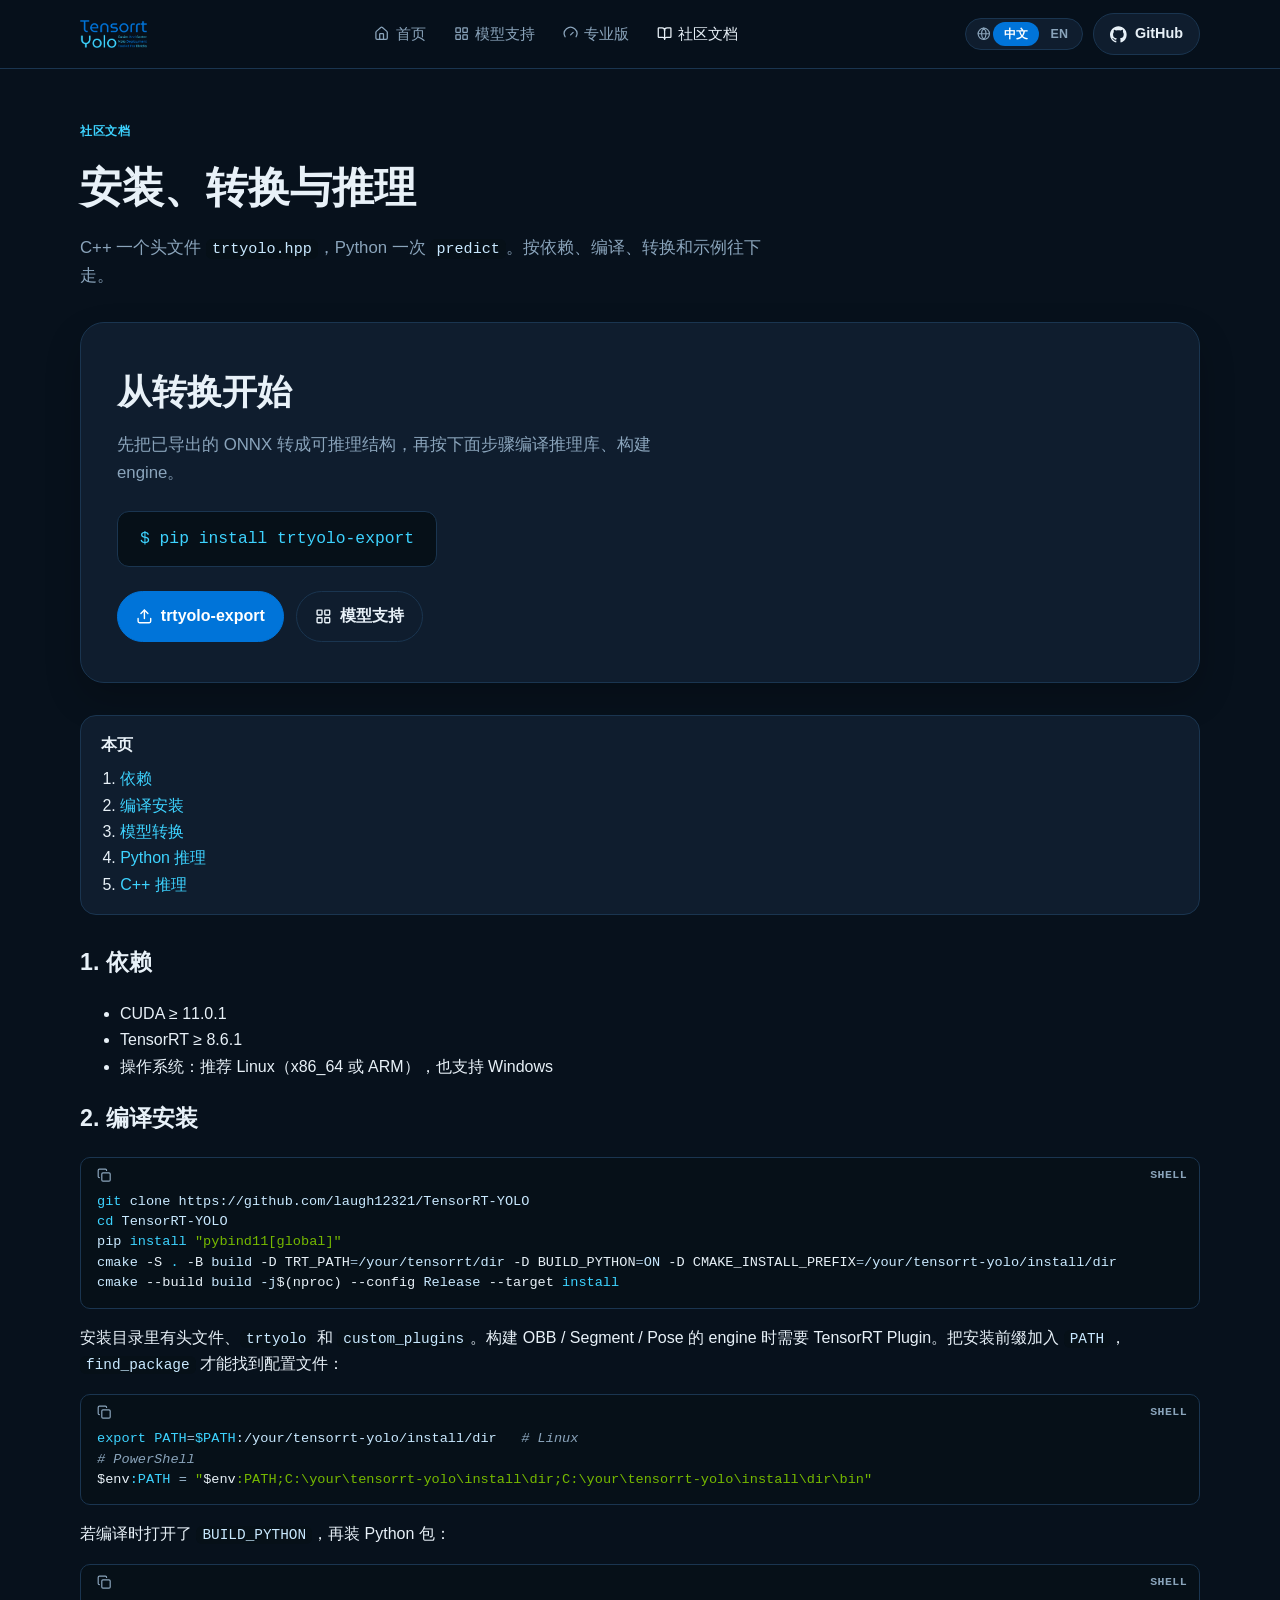
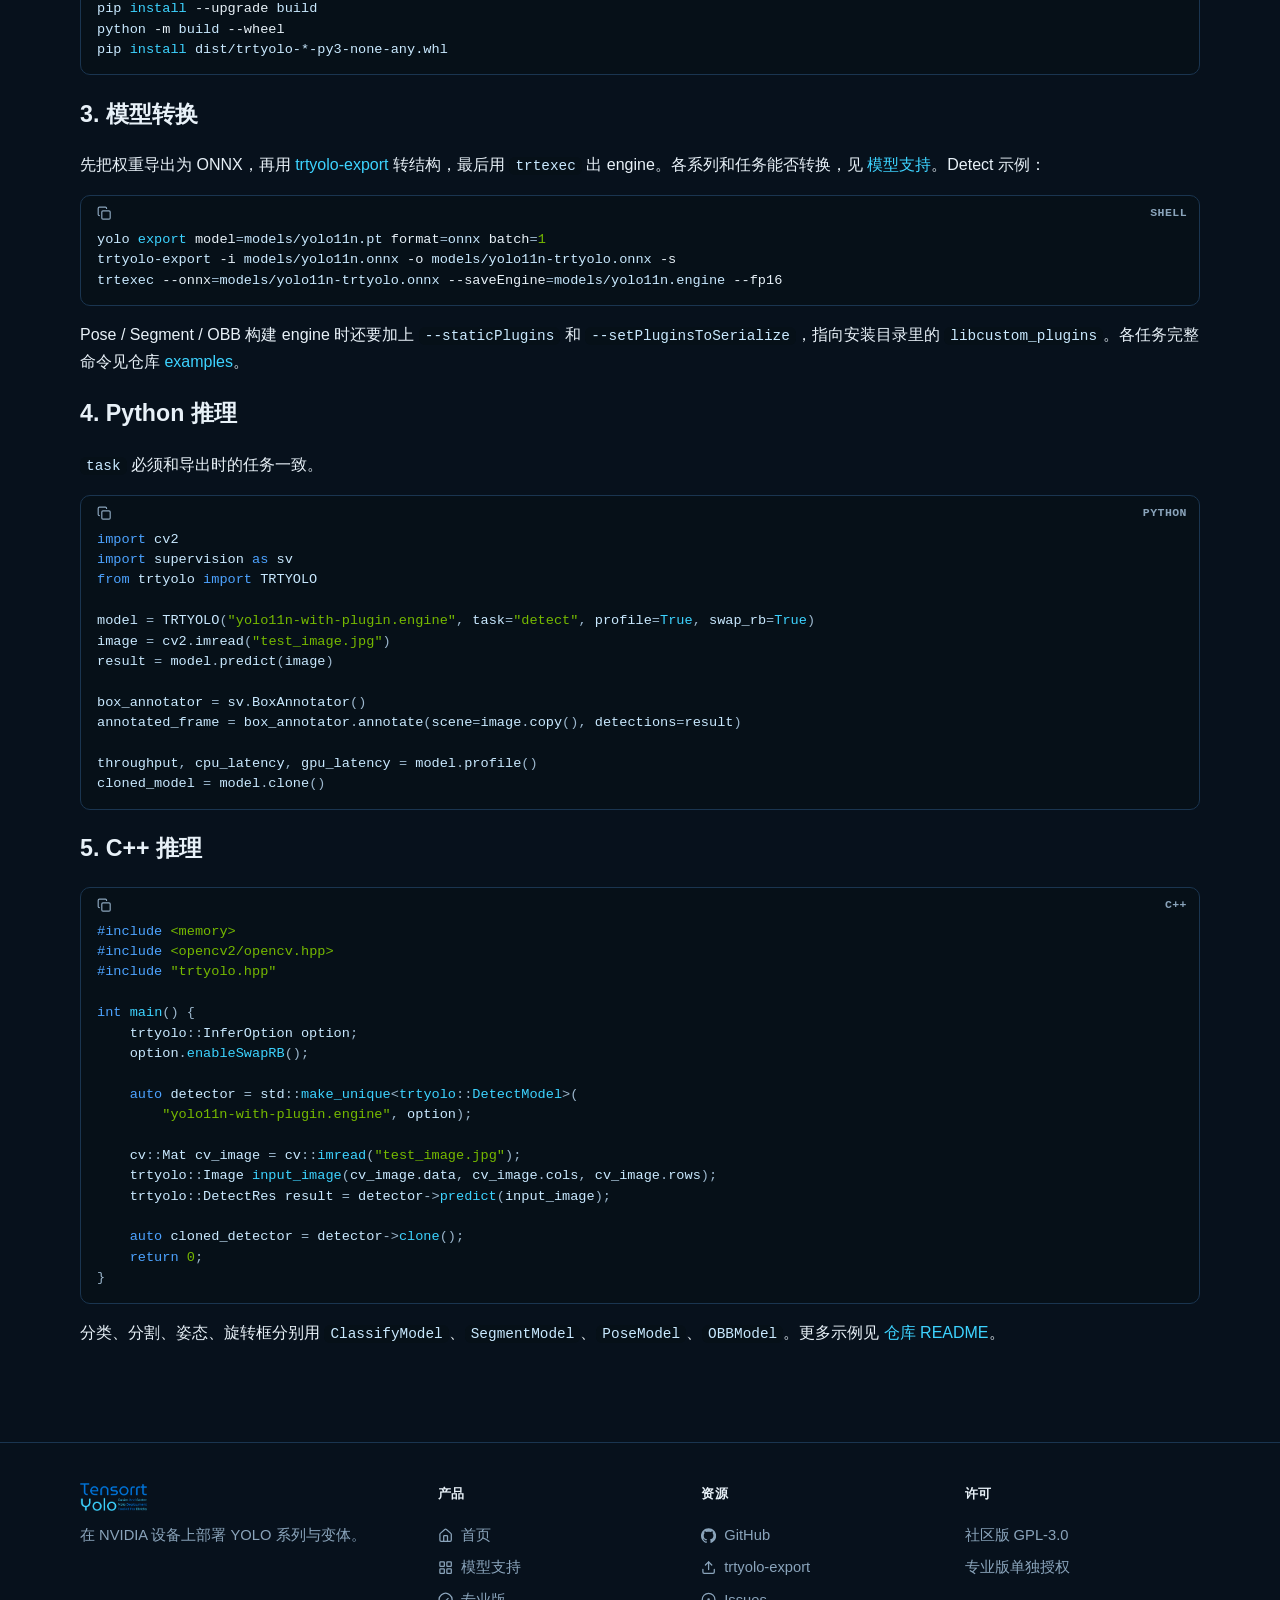
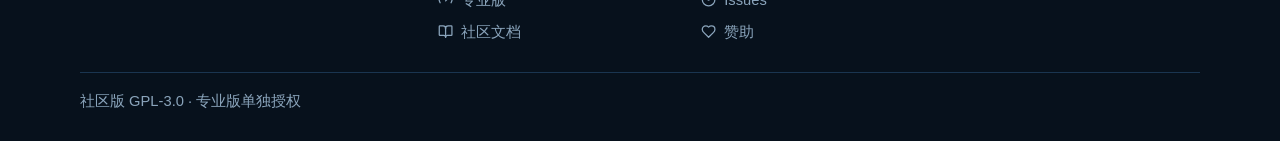
==== commit 8d34ac4a: "docs: focus community docs on install flow and drop Pro engine note" ====
--- a/docs/index.html
+++ b/docs/index.html
@@ -37,11 +37,11 @@
 
   <section class="page-hero">
     <div class="wrap">
-      <p class="tag"><span class="zh">文档 · 社区版</span><span class="en">Docs · Community</span></p>
-      <h1><span class="zh">把社区版装上，跑通一次推理</span><span class="en">Install Community and run inference</span></h1>
+      <p class="tag"><span class="zh">社区文档</span><span class="en">Community docs</span></p>
+      <h1><span class="zh">安装、转换与推理</span><span class="en">Build, convert, and infer</span></h1>
       <p class="lede">
-        <span class="zh">下面按社区版来写：C++ 一个头文件 <code>trtyolo.hpp</code>，Python 一次 <code>predict</code>。专业版接口不同，见 <a href="../pro/">专业版</a>。</span>
-        <span class="en">Written for Community: one C++ header <code>trtyolo.hpp</code>, one Python <code>predict</code>. Pro uses a different API — see <a href="../pro/">Pro</a>.</span>
+        <span class="zh">C++ 一个头文件 <code>trtyolo.hpp</code>，Python 一次 <code>predict</code>。按依赖、编译、转换和示例往下走。</span>
+        <span class="en">One C++ header <code>trtyolo.hpp</code>, one Python <code>predict</code>. Follow the steps for dependencies, build, conversion, and examples.</span>
       </p>
     </div>
   </section>
@@ -57,7 +57,6 @@
       <div class="actions">
         <a class="btn btn-primary" href="https://github.com/laugh12321/trtyolo-export"><svg class="icon" aria-hidden="true" viewBox="0 0 24 24"><use href="../assets/icons.svg#upload"></use></svg>trtyolo-export</a>
         <a class="btn" href="../models/"><svg class="icon" aria-hidden="true" viewBox="0 0 24 24"><use href="../assets/icons.svg#grid"></use></svg><span class="zh">模型支持</span><span class="en">Models</span></a>
-        <a class="btn" href="../pro/"><svg class="icon" aria-hidden="true" viewBox="0 0 24 24"><use href="../assets/icons.svg#gauge"></use></svg><span class="zh">专业版</span><span class="en">Pro</span></a>
       </div>
     </div>
 
--- a/assets/site.css
+++ b/assets/site.css
@@ -588,6 +588,10 @@
   overflow: hidden;
 }
 
+table + .actions {
+  margin-top: 28px;
+}
+
 th, td {
   text-align: left;
   padding: 12px 14px;
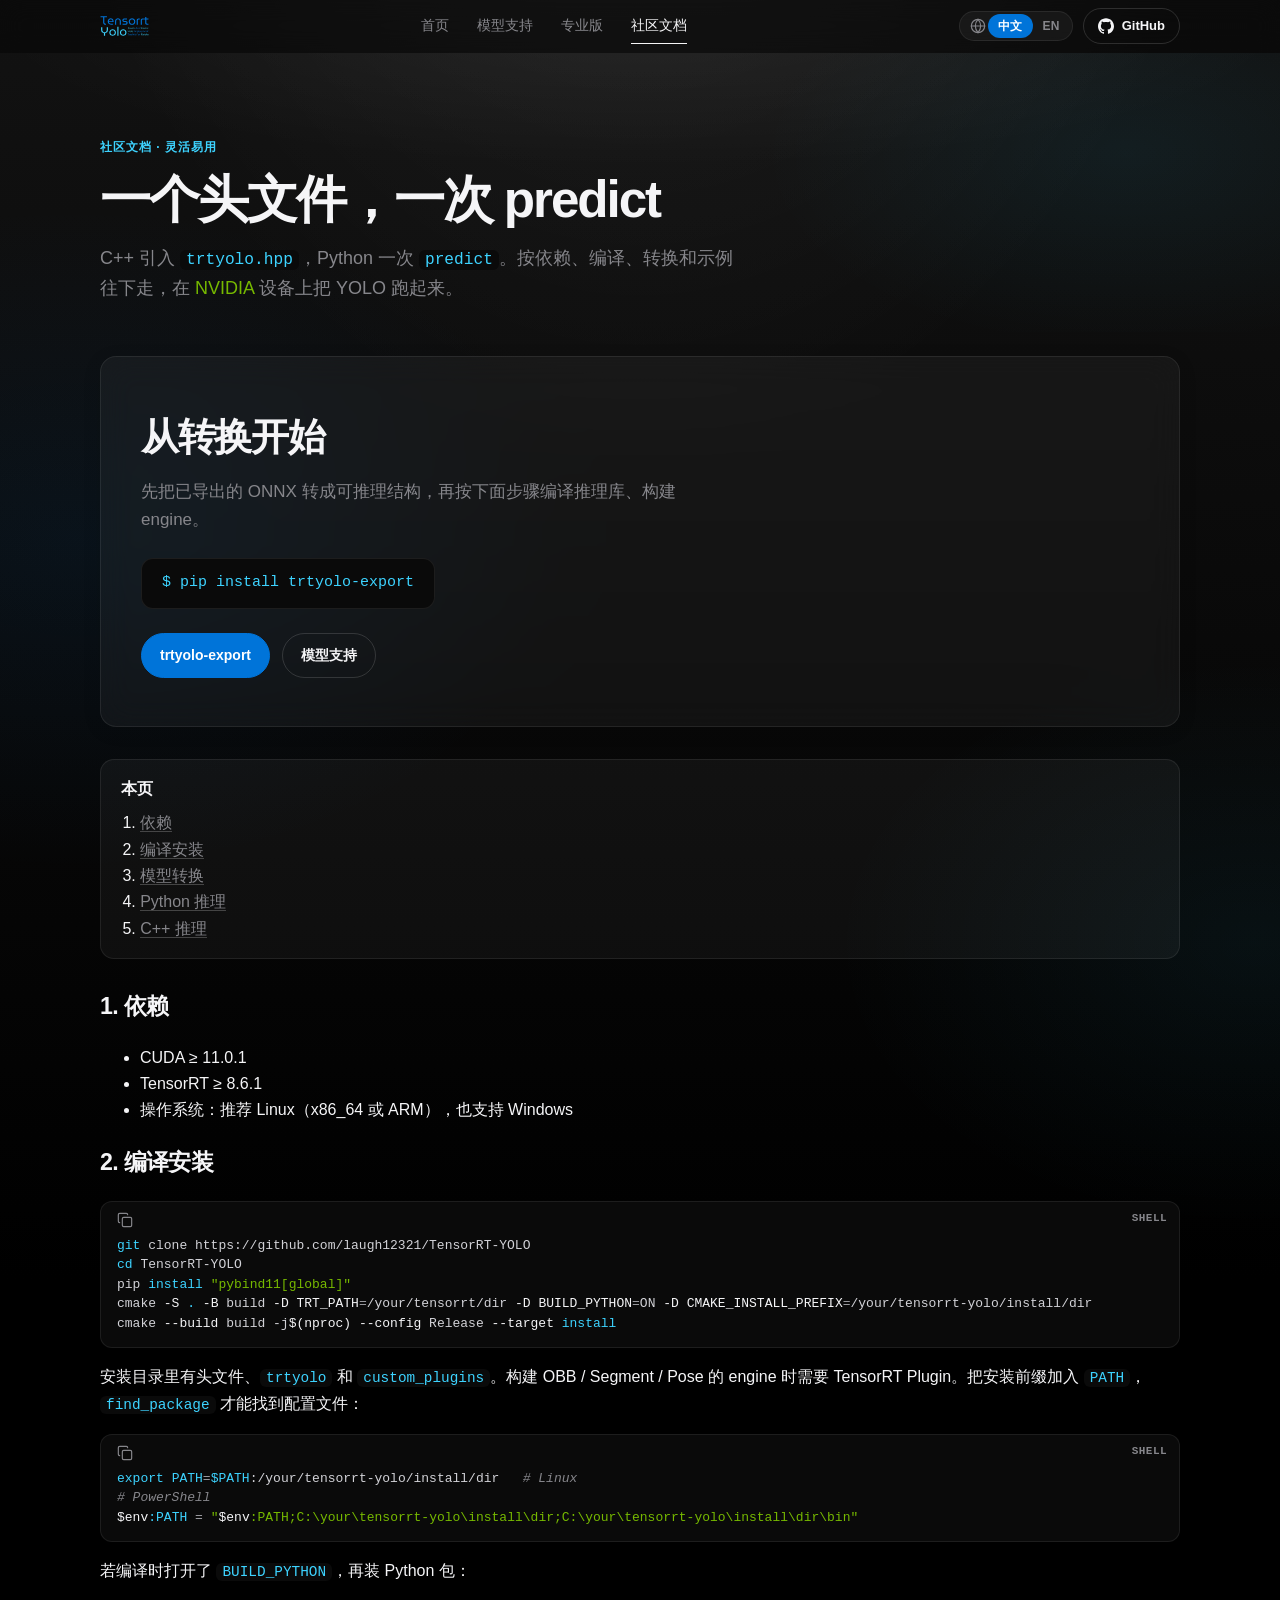
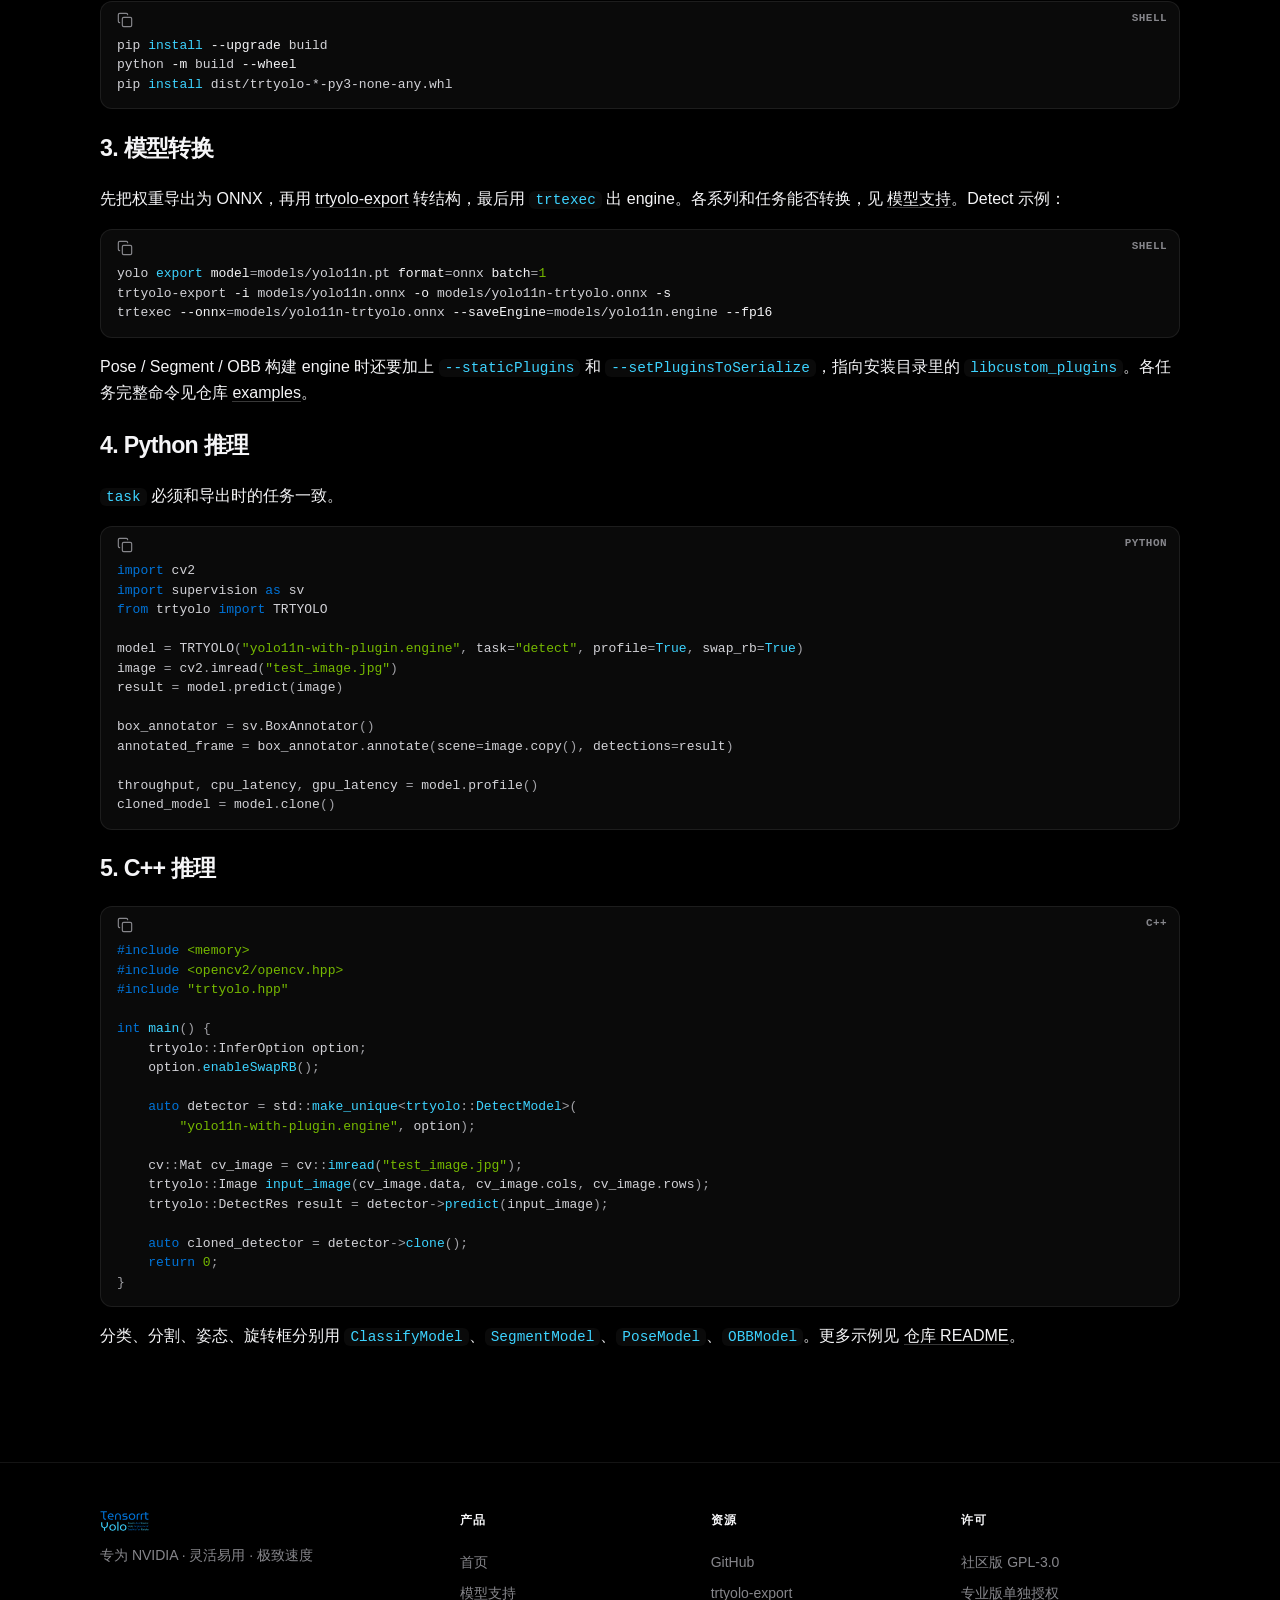
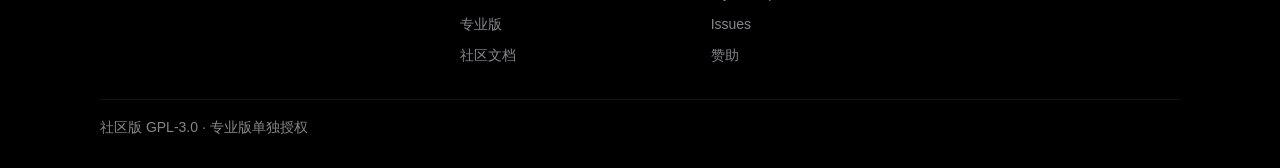
==== commit 0b860b93: "docs: rebuild Pages as an Apple-style product site Unify the NVIDIA / easier / fastest slogan, three" ====
--- a/docs/index.html
+++ b/docs/index.html
@@ -8,18 +8,19 @@
   <meta name="description" data-zh="TensorRT-YOLO 社区版安装与推理：依赖、编译、模型转换，以及 Python / C++ 示例。" data-en="TensorRT-YOLO Community install and inference: dependencies, build, model conversion, plus Python / C++ examples." content="TensorRT-YOLO 社区版安装与推理：依赖、编译、模型转换，以及 Python / C++ 示例。">
   <link rel="stylesheet" href="../assets/site.css">
   <link rel="icon" type="image/png" href="../assets/png/logo-no-background.png">
+  <noscript><style>[data-reveal]{opacity:1;transform:none}</style></noscript>
 </head>
 <body>
   <header class="nav">
     <div class="wrap nav-inner">
       <a class="brand" href="../">
-        <img src="../assets/png/logo-no-background.png" alt="TensorRT-YOLO">
+        <img src="../assets/svg/logo-no-background.svg" alt="TensorRT-YOLO">
       </a>
       <nav class="nav-links">
-        <a href="../"><svg class="icon" aria-hidden="true" viewBox="0 0 24 24"><use href="../assets/icons.svg#home"></use></svg><span class="zh">首页</span><span class="en">Home</span></a>
-        <a href="../models/"><svg class="icon" aria-hidden="true" viewBox="0 0 24 24"><use href="../assets/icons.svg#grid"></use></svg><span class="zh">模型支持</span><span class="en">Models</span></a>
-        <a href="../pro/"><svg class="icon" aria-hidden="true" viewBox="0 0 24 24"><use href="../assets/icons.svg#gauge"></use></svg><span class="zh">专业版</span><span class="en">Pro</span></a>
-        <a class="active" href="./"><svg class="icon" aria-hidden="true" viewBox="0 0 24 24"><use href="../assets/icons.svg#book"></use></svg><span class="zh">社区文档</span><span class="en">Docs</span></a>
+        <a href="../"><span class="zh">首页</span><span class="en">Home</span></a>
+        <a href="../models/"><span class="zh">模型支持</span><span class="en">Models</span></a>
+        <a href="../pro/"><span class="zh">专业版</span><span class="en">Pro</span></a>
+        <a class="active" href="./"><span class="zh">社区文档</span><span class="en">Docs</span></a>
       </nav>
       <div class="nav-actions">
         <div class="lang-switch" role="group" aria-label="Language">
@@ -36,18 +37,18 @@
   </header>
 
   <section class="page-hero">
-    <div class="wrap">
-      <p class="tag"><span class="zh">社区文档</span><span class="en">Community docs</span></p>
-      <h1><span class="zh">安装、转换与推理</span><span class="en">Build, convert, and infer</span></h1>
+    <div class="wrap" data-reveal>
+      <p class="kicker kicker-easy"><span class="zh">社区文档 · 灵活易用</span><span class="en">Docs · Easier</span></p>
+      <h1><span class="zh">一个头文件，一次 predict</span><span class="en">One header. One predict.</span></h1>
       <p class="lede">
-        <span class="zh">C++ 一个头文件 <code>trtyolo.hpp</code>，Python 一次 <code>predict</code>。按依赖、编译、转换和示例往下走。</span>
-        <span class="en">One C++ header <code>trtyolo.hpp</code>, one Python <code>predict</code>. Follow the steps for dependencies, build, conversion, and examples.</span>
+        <span class="zh">C++ 引入 <code>trtyolo.hpp</code>，Python 一次 <code>predict</code>。按依赖、编译、转换和示例往下走，在 <em class="accent-nvidia">NVIDIA</em> 设备上把 YOLO 跑起来。</span>
+        <span class="en">Include <code>trtyolo.hpp</code> in C++. Call <code>predict</code> once in Python. Follow dependencies, build, conversion, and examples to run YOLO on <em class="accent-nvidia">NVIDIA</em> hardware.</span>
       </p>
     </div>
   </section>
 
   <main class="wrap page">
-    <div class="install-panel left">
+    <div class="install-panel left" data-reveal>
       <h2><span class="zh">从转换开始</span><span class="en">Start with conversion</span></h2>
       <p class="lede">
         <span class="zh">先把已导出的 ONNX 转成可推理结构，再按下面步骤编译推理库、构建 engine。</span>
@@ -55,8 +56,8 @@
       </p>
       <div class="install-cmd">$ pip install trtyolo-export</div>
       <div class="actions">
-        <a class="btn btn-primary" href="https://github.com/laugh12321/trtyolo-export"><svg class="icon" aria-hidden="true" viewBox="0 0 24 24"><use href="../assets/icons.svg#upload"></use></svg>trtyolo-export</a>
-        <a class="btn" href="../models/"><svg class="icon" aria-hidden="true" viewBox="0 0 24 24"><use href="../assets/icons.svg#grid"></use></svg><span class="zh">模型支持</span><span class="en">Models</span></a>
+        <a class="btn btn-primary" href="https://github.com/laugh12321/trtyolo-export">trtyolo-export</a>
+        <a class="btn btn-ghost" href="../models/"><span class="zh">模型支持</span><span class="en">Models</span></a>
       </div>
     </div>
 
@@ -162,25 +163,25 @@
   <footer class="footer">
     <div class="wrap footer-grid">
       <div class="footer-brand">
-        <img src="../assets/png/logo-no-background.png" alt="TensorRT-YOLO">
+        <img src="../assets/svg/logo-no-background.svg" alt="TensorRT-YOLO">
         <p>
-          <span class="zh">在 NVIDIA 设备上部署 YOLO 系列与变体。</span>
-          <span class="en">Deploy YOLO models and variants on NVIDIA devices.</span>
+          <span class="zh">专为 NVIDIA · 灵活易用 · 极致速度</span>
+          <span class="en">Easier and faster YOLO deployment. Built for NVIDIA.</span>
         </p>
       </div>
       <div class="footer-col">
         <h3><span class="zh">产品</span><span class="en">Product</span></h3>
-        <a href="../"><svg class="icon" aria-hidden="true" viewBox="0 0 24 24"><use href="../assets/icons.svg#home"></use></svg><span class="zh">首页</span><span class="en">Home</span></a>
-        <a href="../models/"><svg class="icon" aria-hidden="true" viewBox="0 0 24 24"><use href="../assets/icons.svg#grid"></use></svg><span class="zh">模型支持</span><span class="en">Models</span></a>
-        <a href="../pro/"><svg class="icon" aria-hidden="true" viewBox="0 0 24 24"><use href="../assets/icons.svg#gauge"></use></svg><span class="zh">专业版</span><span class="en">Pro</span></a>
-        <a href="./"><svg class="icon" aria-hidden="true" viewBox="0 0 24 24"><use href="../assets/icons.svg#book"></use></svg><span class="zh">社区文档</span><span class="en">Docs</span></a>
+        <a href="../"><span class="zh">首页</span><span class="en">Home</span></a>
+        <a href="../models/"><span class="zh">模型支持</span><span class="en">Models</span></a>
+        <a href="../pro/"><span class="zh">专业版</span><span class="en">Pro</span></a>
+        <a href="./"><span class="zh">社区文档</span><span class="en">Docs</span></a>
       </div>
       <div class="footer-col">
         <h3><span class="zh">资源</span><span class="en">Resources</span></h3>
-        <a href="https://github.com/laugh12321/TensorRT-YOLO"><svg class="icon" aria-hidden="true" viewBox="0 0 24 24"><use href="../assets/icons.svg#github"></use></svg>GitHub</a>
-        <a href="https://github.com/laugh12321/trtyolo-export"><svg class="icon" aria-hidden="true" viewBox="0 0 24 24"><use href="../assets/icons.svg#upload"></use></svg>trtyolo-export</a>
-        <a href="https://github.com/laugh12321/TensorRT-YOLO/issues"><svg class="icon" aria-hidden="true" viewBox="0 0 24 24"><use href="../assets/icons.svg#issues"></use></svg>Issues</a>
-        <a href="https://afdian.com/a/laugh12321"><svg class="icon" aria-hidden="true" viewBox="0 0 24 24"><use href="../assets/icons.svg#heart"></use></svg><span class="zh">赞助</span><span class="en">Sponsor</span></a>
+        <a href="https://github.com/laugh12321/TensorRT-YOLO">GitHub</a>
+        <a href="https://github.com/laugh12321/trtyolo-export">trtyolo-export</a>
+        <a href="https://github.com/laugh12321/TensorRT-YOLO/issues">Issues</a>
+        <a href="https://afdian.com/a/laugh12321"><span class="zh">赞助</span><span class="en">Sponsor</span></a>
       </div>
       <div class="footer-col">
         <h3><span class="zh">许可</span><span class="en">License</span></h3>
--- a/assets/site.css
+++ b/assets/site.css
@@ -1,49 +1,82 @@
 :root {
-  --bg: #07111c;
-  --bg-elev: #0b1826;
-  --bg-card: #0f1d2e;
-  --line: #1a3550;
-  --text: #e8f1f8;
-  --muted: #8aa4bb;
+  --bg: #000;
+  --bg-elev: #0a0a0a;
+  --bg-card: rgba(255, 255, 255, 0.045);
+  --line: rgba(255, 255, 255, 0.08);
+  --line-strong: rgba(255, 255, 255, 0.14);
+  --text: #f5f5f7;
+  --muted: #86868b;
   --blue: #0074d9;
   --blue-deep: #0059a5;
-  --blue-bright: #4da3ff;
   --cyan: #3dd3ff;
   --nvidia: #76B900;
-  --nvidia-deep: #4d7a00;
-  --radius: 16px;
-  --max: 1120px;
-  --font: "Segoe UI", "PingFang SC", "Hiragino Sans GB", "Microsoft YaHei", sans-serif;
-  --mono: ui-monospace, "SF Mono", Consolas, "Liberation Mono", monospace;
+  --nvidia-deep: #5a8f00;
+  --radius: 14px;
+  --radius-sm: 12px;
+  --max: 1080px;
+  --font: -apple-system, BlinkMacSystemFont, "SF Pro Text", "PingFang SC", "Hiragino Sans GB", "Segoe UI", sans-serif;
+  --mono: ui-monospace, "SF Mono", Menlo, Consolas, "Liberation Mono", monospace;
+  --ease: cubic-bezier(0.22, 1, 0.36, 1);
 }
 
 * { box-sizing: border-box; }
 
-html { scroll-behavior: smooth; }
+html {
+  scroll-behavior: smooth;
+  background: #000;
+}
 
 body {
   margin: 0;
   font-family: var(--font);
-  background:
-    radial-gradient(980px 480px at 12% -8%, rgba(0, 116, 217, 0.2) 0%, transparent 55%),
-    var(--bg);
+  background-color: #000;
+  background-image:
+    radial-gradient(ellipse 90% 55% at 50% -18%, rgba(255, 255, 255, 0.09) 0%, transparent 58%),
+    radial-gradient(780px 520px at 6% 16%, rgba(0, 116, 217, 0.08) 0%, transparent 64%),
+    radial-gradient(680px 460px at 98% 28%, rgba(61, 211, 255, 0.06) 0%, transparent 62%),
+    linear-gradient(180deg, #121212 0%, #000 38%);
+  background-repeat: no-repeat;
   color: var(--text);
   line-height: 1.65;
   min-height: 100vh;
-}
-
-a { color: var(--cyan); text-decoration: none; }
-a:hover { text-decoration: underline; }
-
-.wrap { width: min(var(--max), calc(100% - 40px)); margin: 0 auto; }
+  -webkit-font-smoothing: antialiased;
+}
+
+a {
+  color: var(--muted);
+  text-decoration: none;
+  transition: color 0.2s ease;
+}
+
+p a, li a, .lede a, .section-lead a, .note a {
+  color: var(--text);
+  border-bottom: 1px solid rgba(255, 255, 255, 0.22);
+}
+
+p a:hover, li a:hover, .lede a:hover, .section-lead a:hover, .note a:hover {
+  color: var(--blue);
+  border-bottom-color: var(--blue);
+  text-decoration: none;
+}
+
+.wrap { width: min(var(--max), calc(100% - 48px)); margin: 0 auto; }
 
 .nav {
   position: sticky;
   top: 0;
   z-index: 20;
-  backdrop-filter: blur(14px);
-  background: rgba(7, 17, 28, 0.9);
-  border-bottom: 1px solid var(--line);
+  backdrop-filter: blur(12px);
+  -webkit-backdrop-filter: blur(12px);
+  background: rgba(0, 0, 0, 0.36);
+  border-bottom: 1px solid transparent;
+  transition: background 0.25s ease, border-color 0.25s ease, backdrop-filter 0.25s ease;
+}
+
+html.is-scrolled .nav {
+  background: rgba(0, 0, 0, 0.78);
+  backdrop-filter: blur(22px) saturate(1.35);
+  -webkit-backdrop-filter: blur(22px) saturate(1.35);
+  border-bottom-color: var(--line);
 }
 
 .nav-inner {
@@ -51,7 +84,7 @@
   align-items: center;
   justify-content: space-between;
   gap: 20px;
-  min-height: 68px;
+  min-height: 52px;
 }
 
 .brand {
@@ -62,7 +95,7 @@
 
 .brand img {
   display: block;
-  height: 28px;
+  height: 20px;
   width: auto;
 }
 
@@ -73,25 +106,38 @@
   flex-wrap: wrap;
   align-items: center;
   justify-content: center;
-  gap: 8px 28px;
+  gap: 4px 28px;
   flex: 1;
 }
 
 .nav-links a {
+  position: relative;
   display: inline-flex;
   align-items: center;
-  gap: 6px;
-  color: var(--muted);
-  font-size: 0.95rem;
-}
-
-.nav-links .icon {
-  width: 0.95rem;
-  height: 0.95rem;
-}
-
-.nav-links a:hover,
-.nav-links a.active { color: var(--text); text-decoration: none; }
+  color: var(--muted);
+  font-size: 14px;
+  padding: 6px 0;
+}
+
+.nav-links a:hover {
+  color: var(--text);
+  text-decoration: none;
+}
+
+.nav-links a.active {
+  color: var(--text);
+  text-decoration: none;
+}
+
+.nav-links a.active::after {
+  content: "";
+  position: absolute;
+  left: 0;
+  right: 0;
+  bottom: 0;
+  height: 1px;
+  background: var(--text);
+}
 
 .nav-actions {
   display: flex;
@@ -103,7 +149,8 @@
 .lang-switch {
   display: inline-flex;
   flex-shrink: 0;
-  padding: 3px;
+  align-items: center;
+  padding: 2px;
   border: 1px solid var(--line);
   border-radius: 999px;
   background: var(--bg-card);
@@ -116,19 +163,20 @@
   background: transparent;
   color: var(--muted);
   font-family: inherit;
-  font-size: 0.78rem;
-  font-weight: 700;
+  font-size: 12px;
+  font-weight: 600;
   letter-spacing: 0.02em;
-  padding: 5px 11px;
+  padding: 5px 10px;
   border-radius: 999px;
   cursor: pointer;
   line-height: 1.2;
+  transition: color 0.2s ease, background 0.2s ease;
 }
 
 .lang-switch button:hover { color: var(--text); }
 
 .lang-switch button:focus-visible {
-  outline: 2px solid var(--cyan);
+  outline: 2px solid var(--blue);
   outline-offset: 1px;
 }
 
@@ -146,15 +194,17 @@
   align-items: center;
   justify-content: center;
   gap: 8px;
-  padding: 11px 18px;
-  border-radius: 999px;
-  border: 1px solid var(--line);
-  font-weight: 600;
+  padding: 10px 18px;
+  border-radius: 980px;
+  border: 1px solid var(--line-strong);
+  font-weight: 600;
+  font-size: 14px;
   color: var(--text);
-  background: var(--bg-card);
-}
-
-.btn:hover { text-decoration: none; border-color: var(--cyan); }
+  background: transparent;
+  transition: color 0.2s ease, background 0.2s ease, border-color 0.2s ease;
+}
+
+.btn:hover { text-decoration: none; border-color: rgba(255, 255, 255, 0.32); }
 
 .btn-primary {
   background: var(--blue);
@@ -165,63 +215,71 @@
 .btn-primary:hover {
   background: var(--blue-deep);
   border-color: var(--blue-deep);
+  color: #fff;
+}
+
+.btn-ghost {
+  background: transparent;
+  border-color: var(--line-strong);
+  color: var(--text);
+}
+
+.btn-ghost:hover {
+  background: rgba(255, 255, 255, 0.04);
+  border-color: rgba(255, 255, 255, 0.32);
 }
 
 .btn-pro {
-  background: var(--nvidia);
+  background: transparent;
+  border-color: rgba(118, 185, 0, 0.5);
+  color: var(--nvidia);
+}
+
+.btn-pro:hover {
+  background: rgba(118, 185, 0, 0.1);
   border-color: var(--nvidia);
-  color: #07111c;
-}
-
-.btn-pro:hover {
-  background: var(--nvidia-deep);
-  border-color: var(--nvidia-deep);
-  color: #fff;
+  color: var(--nvidia);
 }
 
 .btn-gh {
   flex-shrink: 0;
-  padding: 8px 16px;
-  font-size: 0.9rem;
+  padding: 6px 14px;
+  font-size: 13px;
 }
 
 .icon {
-  width: 1.05rem;
-  height: 1.05rem;
+  width: 16px;
+  height: 16px;
   flex-shrink: 0;
   display: block;
   overflow: visible;
 }
 
+.icon-lg {
+  width: 22px;
+  height: 22px;
+}
+
 .lang-switch .icon {
-  width: 0.85rem;
-  height: 0.85rem;
   margin: 0 2px 0 8px;
   color: var(--muted);
-  align-self: center;
-}
-
-.feature-icon {
-  width: 38px;
-  height: 38px;
+}
+
+.pillar-icon {
+  width: 40px;
+  height: 40px;
   display: flex;
   align-items: center;
   justify-content: center;
-  margin: 0 0 12px;
-  border-radius: 11px;
-  background: rgba(0, 116, 217, 0.14);
-  color: var(--cyan);
-}
-
-.feature-icon .icon {
-  width: 18px;
-  height: 18px;
-}
-
-.feature-icon-pro {
-  background: rgba(118, 185, 0, 0.16);
-  color: var(--nvidia);
-}
+  margin: 0 0 16px;
+  border-radius: 12px;
+  border: 1px solid var(--line);
+  background: var(--bg-card);
+}
+
+.pillar-icon-nvidia { color: var(--nvidia); border-color: rgba(118, 185, 0, 0.28); background: rgba(118, 185, 0, 0.08); }
+.pillar-icon-speed { color: var(--nvidia); border-color: rgba(118, 185, 0, 0.28); background: rgba(118, 185, 0, 0.08); }
+.pillar-icon-easy { color: var(--cyan); border-color: rgba(61, 211, 255, 0.28); background: rgba(61, 211, 255, 0.08); }
 
 .copy-btn {
   display: inline-flex;
@@ -234,15 +292,14 @@
   background: transparent;
   color: var(--muted);
   font: inherit;
-  font-size: 0.75rem;
+  font-size: 12px;
   font-weight: 600;
   cursor: pointer;
   line-height: 1;
+  transition: color 0.2s ease, background 0.2s ease;
 }
 
 .copy-btn:hover { color: var(--text); background: rgba(255, 255, 255, 0.04); }
-
-.copy-btn .icon { width: 0.9rem; height: 0.9rem; }
 
 .copy-btn .icon-check,
 .copy-btn.is-copied .icon-copy { display: none; }
@@ -256,58 +313,67 @@
   z-index: 1;
 }
 
-.footer-col a {
-  display: inline-flex;
-  align-items: center;
-  gap: 8px;
-}
-
-.footer-col .icon {
-  width: 0.95rem;
-  height: 0.95rem;
-}
+.accent-nvidia { color: var(--nvidia); font-style: normal; }
+.accent-cyan { color: var(--cyan); font-style: normal; }
 
 .kicker,
 .tag {
   display: inline-block;
-  font-size: 0.75rem;
-  font-weight: 700;
-  letter-spacing: 0.06em;
+  font-size: 12px;
+  font-weight: 600;
+  letter-spacing: 0.08em;
   text-transform: uppercase;
-  color: var(--cyan);
-  margin: 0 0 12px;
-}
-
-.tag-pro { color: var(--nvidia); }
+  color: var(--muted);
+  margin: 0 0 14px;
+}
+
+.kicker-nvidia, .tag-pro { color: var(--nvidia); }
+.kicker-easy { color: var(--cyan); }
 
 .hero {
-  padding: 72px 0 56px;
+  position: relative;
+  isolation: isolate;
+  padding: 96px 0 88px;
+}
+
+.hero::before {
+  content: "";
+  position: absolute;
+  inset: -12% 8% auto;
+  height: 78%;
+  pointer-events: none;
+  z-index: -1;
+  background: radial-gradient(ellipse at 50% 0%, rgba(255, 255, 255, 0.07) 0%, transparent 72%);
 }
 
 .hero-split {
   display: grid;
-  grid-template-columns: minmax(0, 1fr) minmax(0, 1.05fr);
-  gap: 48px;
+  grid-template-columns: minmax(0, 1fr) minmax(0, 1.02fr);
+  gap: 64px;
   align-items: center;
 }
 
 .hero h1 {
-  margin: 0 0 16px;
-  font-size: clamp(2.2rem, 5vw, 3.4rem);
-  line-height: 1.12;
-  letter-spacing: -0.03em;
-}
-
-.hero h1 em {
-  font-style: normal;
-  color: var(--cyan);
+  margin: 0 0 20px;
+  font-size: clamp(2.4rem, 5.4vw, 3.75rem);
+  font-weight: 600;
+  line-height: 1.08;
+  letter-spacing: -0.04em;
 }
 
 .hero-sub {
-  margin: 0 0 28px;
-  color: var(--muted);
-  font-size: 1.08rem;
-  max-width: 36rem;
+  margin: 0 0 32px;
+  color: var(--muted);
+  font-size: 18px;
+  line-height: 1.55;
+  max-width: 34rem;
+}
+
+.hero-sub .evidence {
+  display: block;
+  margin-top: 10px;
+  font-size: 15px;
+  color: rgba(134, 134, 139, 0.92);
 }
 
 .actions {
@@ -319,9 +385,11 @@
 .hero-panel {
   background: var(--bg-card);
   border: 1px solid var(--line);
-  border-radius: 20px;
+  border-radius: 16px;
   overflow: hidden;
-  box-shadow: 0 18px 40px rgba(0, 0, 0, 0.28);
+  box-shadow: 0 8px 28px rgba(0, 0, 0, 0.18);
+  backdrop-filter: blur(16px);
+  -webkit-backdrop-filter: blur(16px);
 }
 
 .hero-panel .code-head {
@@ -331,7 +399,7 @@
   padding: 10px 14px;
   border-bottom: 1px solid var(--line);
   color: var(--muted);
-  font-size: 0.8rem;
+  font-size: 12px;
   font-family: var(--mono);
 }
 
@@ -345,7 +413,7 @@
   margin: 0;
   border: 0;
   border-radius: 0;
-  background: #061018;
+  background: #0a0a0a;
 }
 
 .hero-shot {
@@ -355,90 +423,257 @@
   border-top: 1px solid var(--line);
 }
 
-.support-strip {
-  padding: 28px 0;
-  border-block: 1px solid var(--line);
-  background: rgba(15, 29, 46, 0.45);
-}
-
-.support-strip .wrap {
-  display: flex;
-  align-items: center;
-  justify-content: space-between;
-  gap: 24px;
-}
-
-.support-strip p {
-  margin: 8px 0 0;
-  color: var(--muted);
-  max-width: 40rem;
-}
-
-.band { padding: 72px 0; }
-
-.section-title {
-  margin: 0 0 12px;
-  font-size: clamp(1.6rem, 3vw, 2.1rem);
-  line-height: 1.25;
+.chapter,
+.band,
+.install,
+.page-hero {
+  position: relative;
+  isolation: isolate;
+}
+
+.chapter {
+  padding: 104px 0;
+  border-top: 1px solid var(--line);
+}
+
+.chapter::before,
+.page-hero::before {
+  content: "";
+  position: absolute;
+  inset: 0;
+  pointer-events: none;
+  z-index: -1;
+}
+
+#nvidia::before {
+  background: radial-gradient(560px 300px at 10% 42%, rgba(118, 185, 0, 0.07) 0%, transparent 70%);
+}
+
+#fastest::before {
+  background: radial-gradient(720px 340px at 50% 28%, rgba(118, 185, 0, 0.08) 0%, transparent 68%);
+}
+
+#easier::before {
+  background: radial-gradient(560px 300px at 88% 40%, rgba(61, 211, 255, 0.07) 0%, transparent 70%);
+}
+
+.page-hero::before {
+  background: radial-gradient(ellipse 80% 80% at 50% -10%, rgba(255, 255, 255, 0.06) 0%, transparent 64%);
+}
+
+.page-hero:has(.kicker-nvidia)::before {
+  background:
+    radial-gradient(520px 280px at 12% 40%, rgba(118, 185, 0, 0.08) 0%, transparent 70%),
+    radial-gradient(ellipse 80% 80% at 50% -10%, rgba(255, 255, 255, 0.05) 0%, transparent 64%);
+}
+
+.page-hero:has(.kicker-easy)::before {
+  background:
+    radial-gradient(520px 280px at 88% 36%, rgba(61, 211, 255, 0.07) 0%, transparent 70%),
+    radial-gradient(ellipse 80% 80% at 50% -10%, rgba(255, 255, 255, 0.05) 0%, transparent 64%);
+}
+
+.chapter-split {
+  display: grid;
+  grid-template-columns: minmax(0, 1.05fr) minmax(0, 0.95fr);
+  gap: 72px;
+  align-items: start;
+}
+
+.section-title,
+.chapter h2 {
+  margin: 0 0 14px;
+  font-size: clamp(2rem, 3.6vw, 2.75rem);
+  font-weight: 600;
+  line-height: 1.15;
+  letter-spacing: -0.035em;
 }
 
 .section-lead {
   color: var(--muted);
-  max-width: 40rem;
+  max-width: 36rem;
   margin: 0 0 36px;
-}
-
-.feature-grid {
+  font-size: 17px;
+}
+
+.chapter-split .section-lead { margin-bottom: 0; }
+
+.proof-list {
+  list-style: none;
+  margin: 0;
+  padding: 0;
+  display: flex;
+  flex-direction: column;
+  gap: 0;
+}
+
+.proof-list li {
   display: grid;
-  grid-template-columns: repeat(3, minmax(0, 1fr));
+  grid-template-columns: 40px minmax(0, 1fr);
   gap: 16px;
-}
-
-.feature-card {
+  align-items: start;
+  padding: 22px 0;
+  border-top: 1px solid var(--line);
+}
+
+.proof-list li:last-child { border-bottom: 1px solid var(--line); }
+
+.proof-list h3 {
+  margin: 0 0 4px;
+  font-size: 16px;
+  font-weight: 600;
+}
+
+.proof-list p {
+  margin: 0;
+  color: var(--muted);
+  font-size: 15px;
+}
+
+.speed-stats {
+  display: grid;
+  grid-template-columns: repeat(2, minmax(0, 1fr));
+  gap: 20px;
+  margin: 8px 0 28px;
+}
+
+.speed-stat {
+  display: block;
+  padding: 32px 28px;
+  border: 1px solid var(--line);
+  border-radius: var(--radius);
   background: var(--bg-card);
+  box-shadow: 0 4px 18px rgba(0, 0, 0, 0.12);
+  transition: transform 0.35s var(--ease), border-color 0.2s ease;
+  color: inherit;
+}
+
+.speed-stat:hover {
+  text-decoration: none;
+  transform: translateY(-2px);
+  border-color: rgba(118, 185, 0, 0.45);
+  color: inherit;
+}
+
+.speed-stat .num,
+.stat .num {
+  font-size: clamp(2.6rem, 5vw, 3.6rem);
+  font-weight: 600;
+  letter-spacing: -0.04em;
+  color: var(--nvidia);
+  line-height: 1.05;
+  font-variant-numeric: tabular-nums;
+}
+
+.speed-stat .label,
+.stat .label {
+  color: var(--muted);
+  margin-top: 12px;
+  font-size: 15px;
+}
+
+.chapter-link {
+  display: inline-flex;
+  align-items: center;
+  gap: 6px;
+  color: var(--text);
+  font-weight: 600;
+  font-size: 15px;
+}
+
+.chapter-link:hover { color: var(--blue); }
+
+.api-panels {
+  display: grid;
+  grid-template-columns: repeat(2, minmax(0, 1fr));
+  gap: 16px;
+  margin: 8px 0 28px;
+}
+
+.api-panel {
   border: 1px solid var(--line);
   border-radius: var(--radius);
-  padding: 22px 20px;
-  box-shadow: 0 10px 24px rgba(0, 0, 0, 0.16);
-}
-
-.feature-card h3 {
-  margin: 0 0 8px;
-  font-size: 1.1rem;
-}
-
-.feature-card p {
+  background: var(--bg-card);
+  overflow: hidden;
+  transition: transform 0.35s var(--ease), border-color 0.2s ease;
+}
+
+.api-panel:hover {
+  transform: translateY(-2px);
+  border-color: rgba(61, 211, 255, 0.35);
+}
+
+.api-panel .code-head {
+  padding: 10px 14px;
+  border-bottom: 1px solid var(--line);
+  color: var(--muted);
+  font-size: 12px;
+  font-family: var(--mono);
+}
+
+.api-panel pre {
   margin: 0;
-  color: var(--muted);
-  font-size: 0.96rem;
-}
-
-.feature-card a { font-weight: 600; }
+  border: 0;
+  border-radius: 0;
+  background: #0a0a0a;
+}
+
+.task-pills {
+  display: flex;
+  flex-wrap: wrap;
+  gap: 8px;
+  margin: 0;
+  padding: 0;
+  list-style: none;
+}
+
+.task-pills li {
+  padding: 6px 12px;
+  border: 1px solid rgba(61, 211, 255, 0.28);
+  border-radius: 999px;
+  color: var(--cyan);
+  font-size: 13px;
+  font-weight: 600;
+}
+
+.band { padding: 96px 0; border-top: 1px solid var(--line); }
 
 .edition-grid {
   display: grid;
   grid-template-columns: repeat(2, minmax(0, 1fr));
-  gap: 20px;
+  gap: 16px;
 }
 
 .edition-card {
   background: var(--bg-card);
   border: 1px solid var(--line);
-  border-radius: 20px;
+  border-radius: 16px;
   padding: 28px 26px;
   display: flex;
   flex-direction: column;
-  box-shadow: 0 12px 32px rgba(0, 0, 0, 0.18);
+  box-shadow: 0 4px 18px rgba(0, 0, 0, 0.12);
+  backdrop-filter: blur(16px);
+  -webkit-backdrop-filter: blur(16px);
+  transition: transform 0.35s var(--ease), border-color 0.2s ease;
+}
+
+.edition-card:hover {
+  transform: translateY(-2px);
+  border-color: var(--line-strong);
 }
 
 .edition-card.pro {
-  border-color: rgba(118, 185, 0, 0.45);
-}
-
-.edition-card h3 { margin: 0 0 8px; font-size: 1.5rem; }
+  border-color: rgba(118, 185, 0, 0.4);
+}
+
+.edition-card.pro:hover {
+  border-color: rgba(118, 185, 0, 0.7);
+}
+
+.edition-card h3 { margin: 0 0 8px; font-size: 1.5rem; font-weight: 600; letter-spacing: -0.03em; }
 
 .edition-card .lead {
-  font-weight: 700;
+  font-weight: 600;
   margin: 0 0 10px;
 }
 
@@ -454,21 +689,26 @@
 .edition-card .btn { width: 100%; }
 
 .install {
-  padding: 72px 0;
+  padding: 96px 0;
+  border-top: 1px solid var(--line);
 }
 
 .install-panel {
   background: var(--bg-card);
   border: 1px solid var(--line);
-  border-radius: 24px;
-  padding: 40px 36px;
+  border-radius: 16px;
+  padding: 48px 40px;
   text-align: center;
-  box-shadow: 0 16px 36px rgba(0, 0, 0, 0.2);
+  box-shadow: 0 4px 18px rgba(0, 0, 0, 0.12);
+  backdrop-filter: blur(16px);
+  -webkit-backdrop-filter: blur(16px);
 }
 
 .install-panel h2 {
   margin: 0 0 10px;
-  font-size: clamp(1.6rem, 3vw, 2.2rem);
+  font-size: clamp(1.8rem, 3vw, 2.4rem);
+  font-weight: 600;
+  letter-spacing: -0.035em;
 }
 
 .install-panel .lede {
@@ -480,12 +720,12 @@
 .install-cmd {
   display: inline-block;
   margin: 0 0 24px;
-  padding: 14px 22px;
-  background: #061018;
+  padding: 12px 20px;
+  background: #0a0a0a;
   border: 1px solid var(--line);
   border-radius: 12px;
   font-family: var(--mono);
-  font-size: 1.02rem;
+  font-size: 15px;
   color: var(--cyan);
 }
 
@@ -497,24 +737,64 @@
 
 .install-panel.left .actions { justify-content: flex-start; }
 
+.support-strip {
+  padding: 28px 0 8px;
+  border-top: 1px solid var(--line);
+}
+
+.support-strip .wrap {
+  display: flex;
+  align-items: baseline;
+  justify-content: space-between;
+  gap: 24px;
+}
+
+.support-strip p {
+  margin: 0;
+  color: var(--muted);
+  max-width: 44rem;
+  font-size: 14px;
+}
+
+.support-links {
+  display: flex;
+  flex-wrap: wrap;
+  gap: 8px 20px;
+  color: var(--muted);
+  font-size: 14px;
+}
+
+.support-links a {
+  display: inline-flex;
+  align-items: center;
+  gap: 6px;
+  color: var(--muted);
+}
+
+.support-links a:hover { color: var(--text); }
+
 .page-hero {
-  padding: 48px 0 8px;
+  padding: 80px 0 28px;
 }
 
 .page-hero h1 {
-  margin: 0 0 12px;
-  font-size: clamp(1.9rem, 4vw, 2.6rem);
+  margin: 0 0 16px;
+  font-size: clamp(2.2rem, 4.4vw, 3.2rem);
+  font-weight: 600;
+  line-height: 1.1;
+  letter-spacing: -0.04em;
 }
 
 .page-hero .lede {
   color: var(--muted);
-  max-width: 44rem;
+  max-width: 40rem;
   margin: 0;
-}
-
-.page { padding: 24px 0 80px; }
-
-.lede { color: var(--muted); font-size: 1.05rem; }
+  font-size: 18px;
+}
+
+.page { padding: 24px 0 96px; }
+
+.lede { color: var(--muted); font-size: 17px; }
 
 .stats {
   display: grid;
@@ -528,17 +808,14 @@
   border: 1px solid var(--line);
   border-radius: var(--radius);
   padding: 28px 24px;
-  box-shadow: 0 12px 32px rgba(0, 0, 0, 0.18);
-}
-
-.stat .num {
-  font-size: clamp(2.2rem, 5vw, 3.2rem);
-  font-weight: 800;
-  color: var(--nvidia);
-  line-height: 1.1;
-}
-
-.stat .label { color: var(--muted); margin-top: 10px; }
+  box-shadow: 0 4px 18px rgba(0, 0, 0, 0.12);
+  transition: transform 0.35s var(--ease), border-color 0.2s ease;
+}
+
+.stat:hover {
+  transform: translateY(-2px);
+  border-color: rgba(118, 185, 0, 0.45);
+}
 
 .banner {
   display: block;
@@ -554,7 +831,7 @@
   flex-wrap: wrap;
   gap: 10px 20px;
   color: var(--muted);
-  font-size: 0.92rem;
+  font-size: 14px;
   margin: 0 0 16px;
 }
 
@@ -581,16 +858,14 @@
 table {
   width: 100%;
   border-collapse: collapse;
-  font-size: 0.95rem;
+  font-size: 14px;
   background: var(--bg-card);
   border: 1px solid var(--line);
   border-radius: var(--radius);
   overflow: hidden;
 }
 
-table + .actions {
-  margin-top: 28px;
-}
+table + .actions { margin-top: 28px; }
 
 th, td {
   text-align: left;
@@ -605,8 +880,8 @@
 
 .note {
   color: var(--muted);
-  font-size: 0.92rem;
-  border-left: 3px solid var(--cyan);
+  font-size: 14px;
+  border-left: 2px solid var(--cyan);
   padding: 8px 0 8px 14px;
   margin: 16px 0 28px;
 }
@@ -614,12 +889,12 @@
 pre, code { font-family: var(--mono); }
 
 pre {
-  background: #061018;
-  border: 1px solid var(--line);
-  border-radius: 10px;
+  background: #0a0a0a;
+  border: 1px solid var(--line);
+  border-radius: 12px;
   padding: 14px 16px;
   overflow-x: auto;
-  font-size: 0.85rem;
+  font-size: 13px;
   line-height: 1.5;
 }
 
@@ -634,19 +909,20 @@
   top: 8px;
   right: 12px;
   color: var(--muted);
-  font-size: 0.72rem;
+  font-size: 11px;
   font-weight: 600;
   letter-spacing: 0.04em;
   text-transform: uppercase;
 }
 
-code { color: #c9e9ff; }
+code { color: #d2d2d7; }
 
 p code, li code {
-  background: #061018;
+  background: #0a0a0a;
   padding: 1px 6px;
   border-radius: 6px;
   font-size: 0.9em;
+  color: var(--cyan);
 }
 
 .token.comment,
@@ -657,7 +933,7 @@
 
 .token.punctuation,
 .token.operator {
-  color: #9bb6cc;
+  color: #a1a1a6;
 }
 
 .token.keyword,
@@ -665,7 +941,7 @@
 .token.important,
 .token.directive-hash,
 .token.directive.keyword {
-  color: var(--blue-bright);
+  color: var(--blue);
 }
 
 .token.function,
@@ -700,7 +976,7 @@
 
 .token.tag,
 .token.deleted {
-  color: var(--blue-bright);
+  color: var(--blue);
 }
 
 .token.inserted {
@@ -717,37 +993,51 @@
 
 .toc ol { margin: 8px 0 0; padding-left: 1.2rem; }
 
-h2 { font-size: 1.45rem; }
+.toc a { color: var(--muted); }
+.toc a:hover { color: var(--text); }
+
+h2 { font-size: 1.45rem; font-weight: 600; letter-spacing: -0.03em; }
+
+.compare-title {
+  color: var(--nvidia);
+  font-weight: 600;
+}
+
+.pro-text {
+  color: var(--nvidia);
+  font-weight: 600;
+}
 
 .footer {
   border-top: 1px solid var(--line);
-  padding: 40px 0 28px;
-  color: var(--muted);
-  font-size: 0.92rem;
+  padding: 48px 0 28px;
+  color: var(--muted);
+  font-size: 14px;
 }
 
 .footer-grid {
   display: grid;
-  grid-template-columns: 1.4fr repeat(3, minmax(0, 1fr));
-  gap: 28px;
-  margin-bottom: 28px;
+  grid-template-columns: 1.5fr repeat(3, minmax(0, 1fr));
+  gap: 32px;
+  margin-bottom: 32px;
 }
 
 .footer-brand img {
   display: block;
-  height: 28px;
+  height: 20px;
   width: auto;
-  margin-bottom: 12px;
-}
-
-.footer-brand p { margin: 0; max-width: 22rem; }
+  margin-bottom: 14px;
+}
+
+.footer-brand p { margin: 0; max-width: 24rem; line-height: 1.5; }
 
 .footer h3 {
-  margin: 0 0 10px;
+  margin: 0 0 12px;
   color: var(--text);
-  font-size: 0.82rem;
-  letter-spacing: 0.06em;
+  font-size: 12px;
+  letter-spacing: 0.08em;
   text-transform: uppercase;
+  font-weight: 600;
 }
 
 .footer-col {
@@ -756,32 +1046,86 @@
   gap: 8px;
 }
 
-.footer-col a { color: var(--muted); }
+.footer-col a {
+  display: inline-flex;
+  align-items: center;
+  gap: 8px;
+  color: var(--muted);
+}
+
+.footer-col a:hover { color: var(--text); }
 
 .footer-bar {
   padding-top: 16px;
   border-top: 1px solid var(--line);
 }
 
+.js-reveal [data-reveal]:not(.is-in) {
+  opacity: 0;
+  transform: translateY(16px);
+}
+
+.js-reveal [data-reveal] {
+  transition:
+    opacity 0.6s var(--ease),
+    transform 0.6s var(--ease);
+  transition-delay: var(--reveal-delay, 0ms);
+}
+
+.js-reveal [data-reveal].is-in {
+  opacity: 1;
+  transform: none;
+}
+
 @media (max-width: 900px) {
   .hero-split,
-  .feature-grid,
+  .chapter-split,
   .edition-grid,
   .stats,
+  .speed-stats,
+  .api-panels,
   .support-strip .wrap,
   .footer-grid { grid-template-columns: 1fr; }
 
-  .feature-grid { grid-template-columns: 1fr 1fr; }
-  .hero { padding: 40px 0 32px; }
-  .band, .install { padding: 48px 0; }
-  .btn-gh { padding: 8px; }
+  .hero { padding: 56px 0 48px; }
+  .chapter, .band, .install { padding: 64px 0; }
+  .page-hero { padding: 48px 0 16px; }
+  .btn-gh { padding: 6px 8px; }
   .btn-gh .btn-label { display: none; }
+  .chapter-split { gap: 36px; }
 }
 
 @media (max-width: 760px) {
-  .nav-inner { flex-wrap: wrap; min-height: 0; padding: 12px 0; }
+  .nav-inner { flex-wrap: wrap; min-height: 0; padding: 10px 0; }
   .brand { order: 1; }
   .nav-actions { order: 2; margin-left: auto; }
   .nav-links { order: 3; justify-content: flex-start; flex-basis: 100%; }
-  .feature-grid { grid-template-columns: 1fr; }
-}
+  .wrap { width: min(var(--max), calc(100% - 32px)); }
+}
+
+@media (prefers-reduced-motion: reduce) {
+  html { scroll-behavior: auto; }
+
+  .js-reveal [data-reveal],
+  .js-reveal [data-reveal]:not(.is-in) {
+    opacity: 1;
+    transform: none;
+    transition: none;
+  }
+
+  .edition-card,
+  .speed-stat,
+  .api-panel,
+  .stat,
+  .btn,
+  a {
+    transition: none;
+  }
+
+  .edition-card:hover,
+  .speed-stat:hover,
+  .api-panel:hover,
+  .stat:hover {
+    transform: none;
+  }
+}
